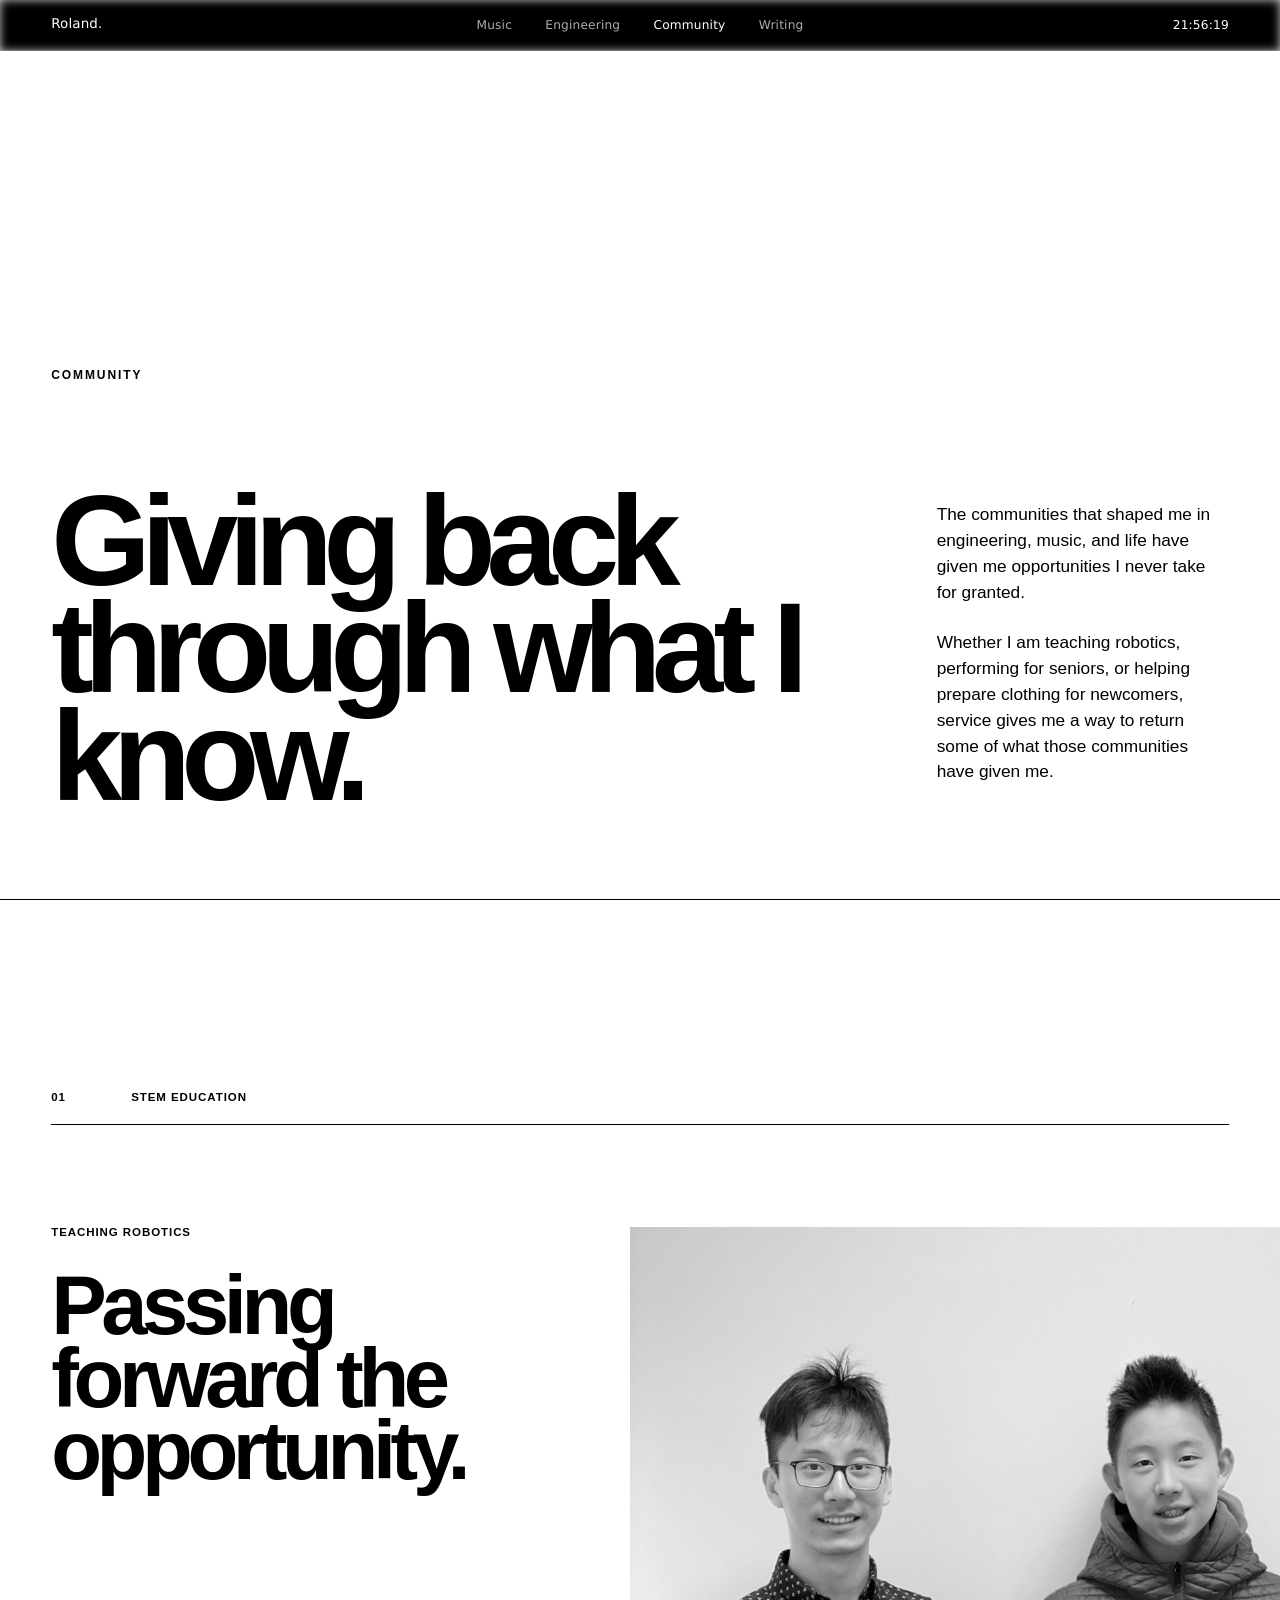
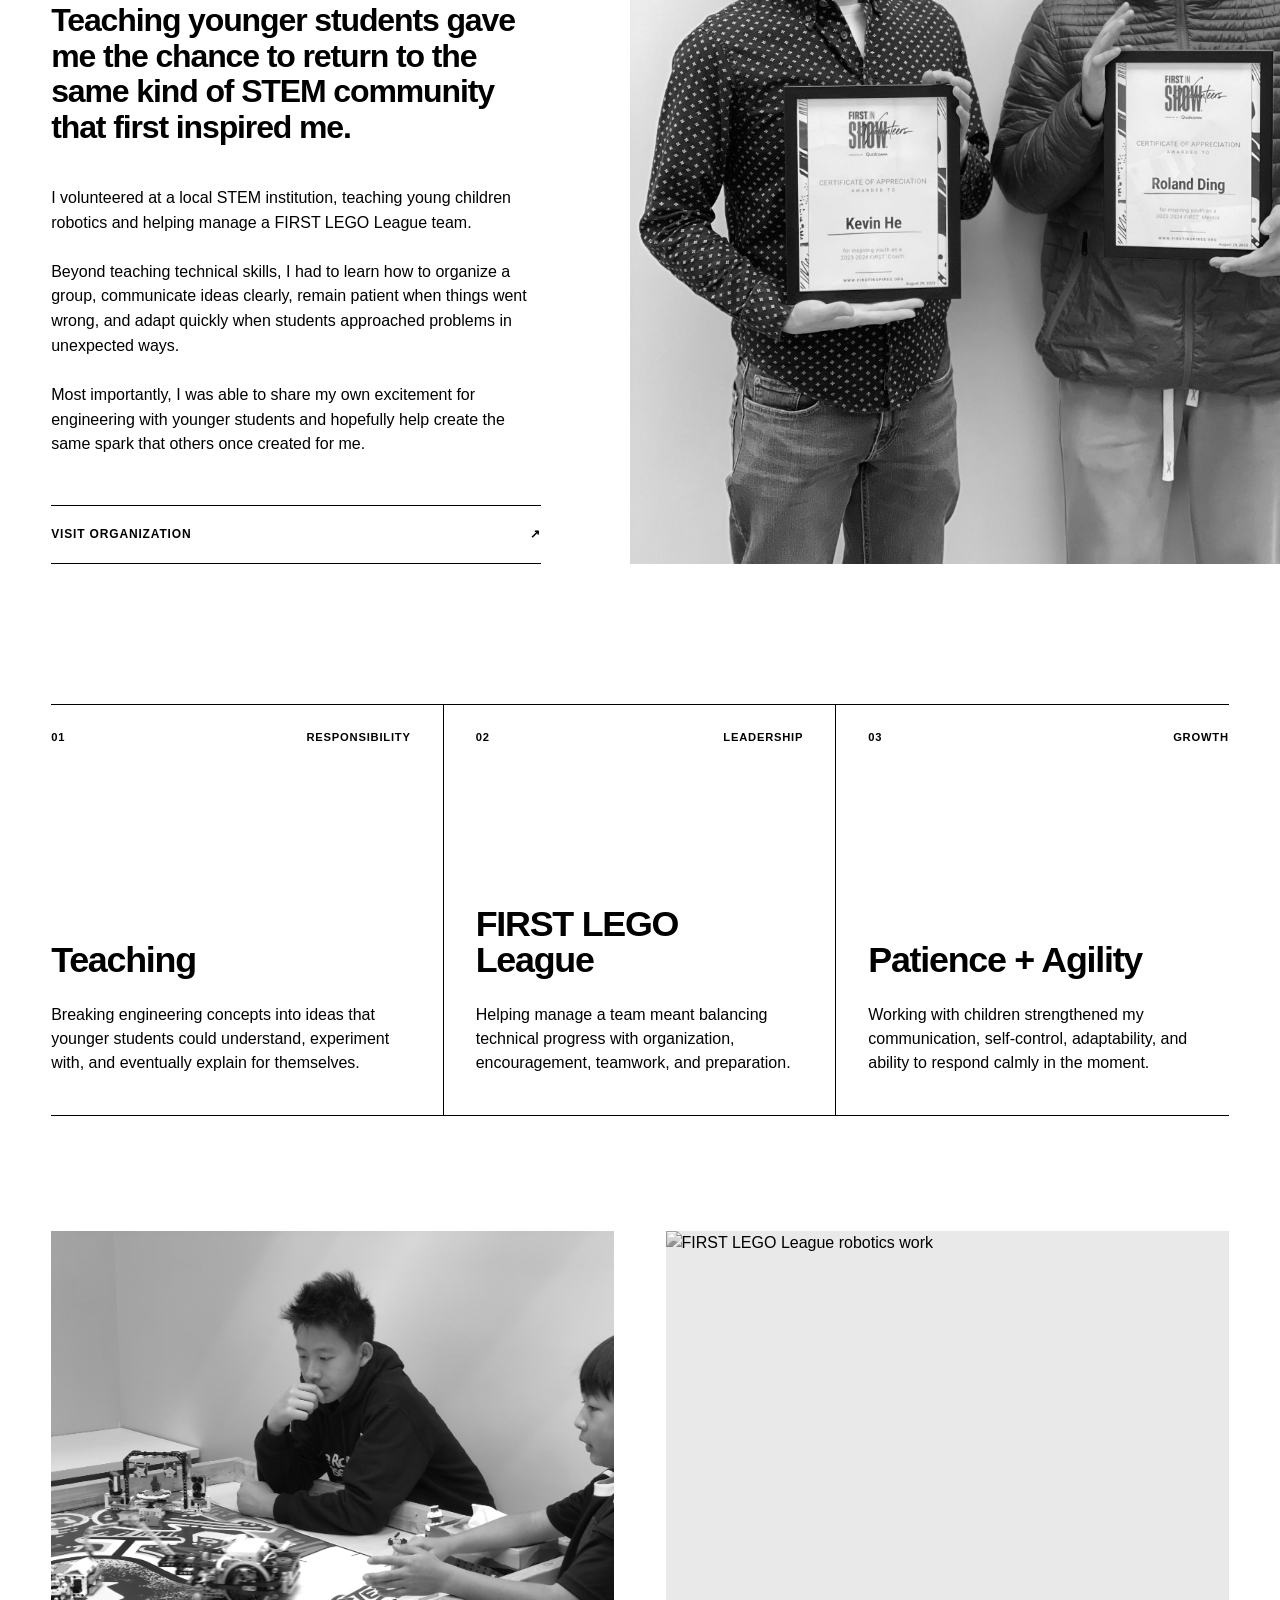
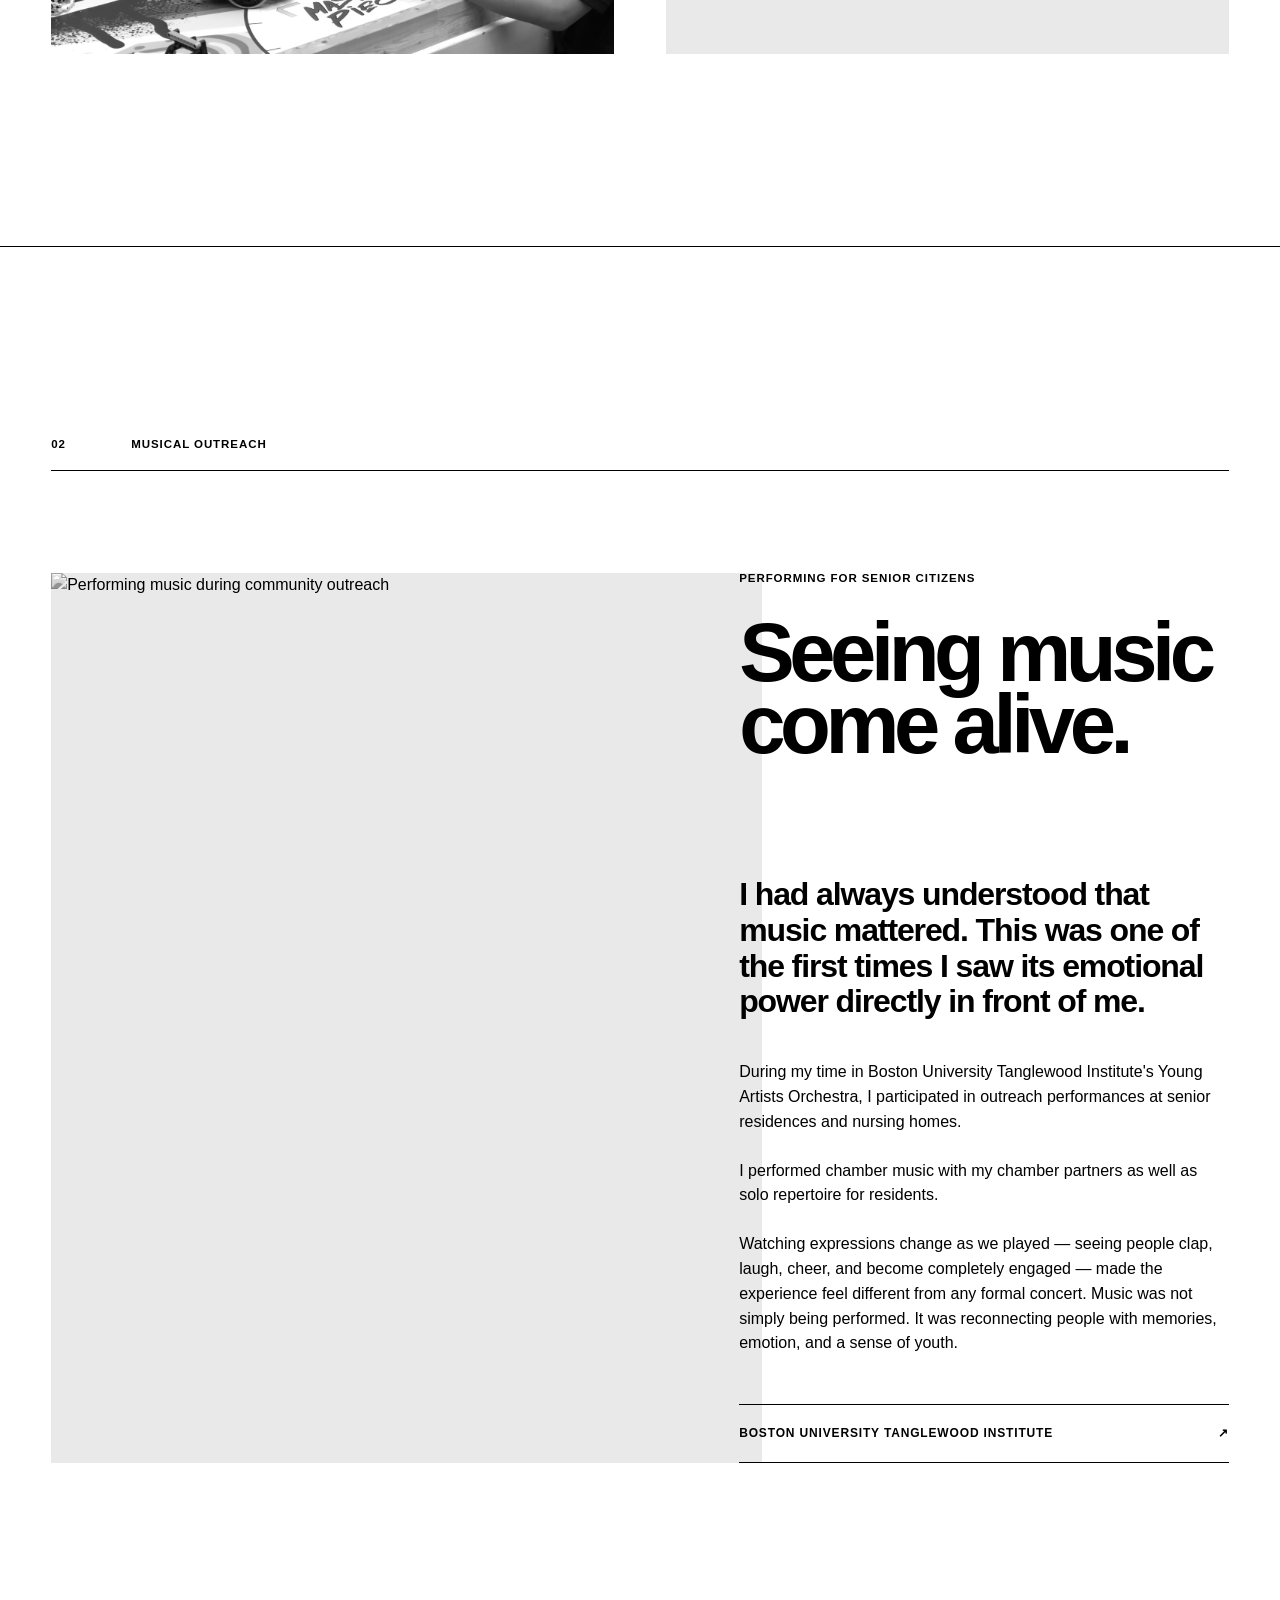
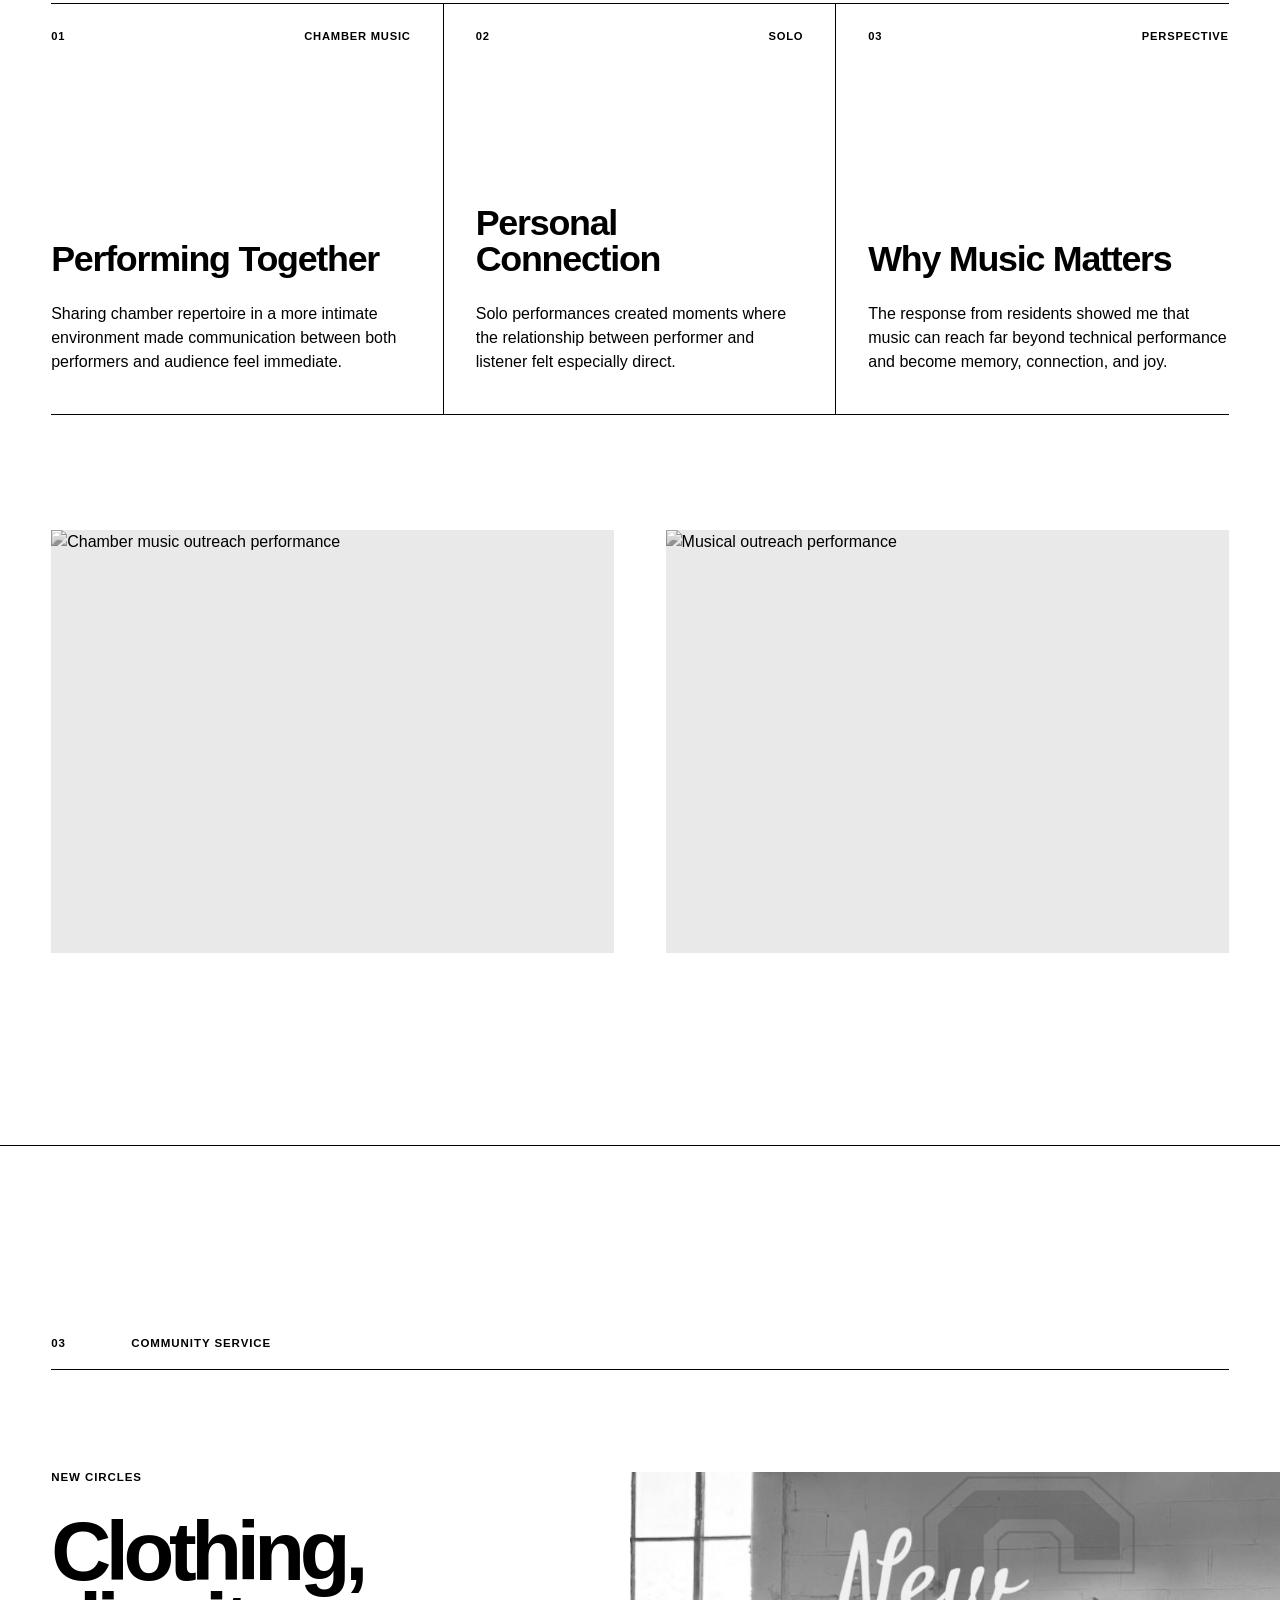
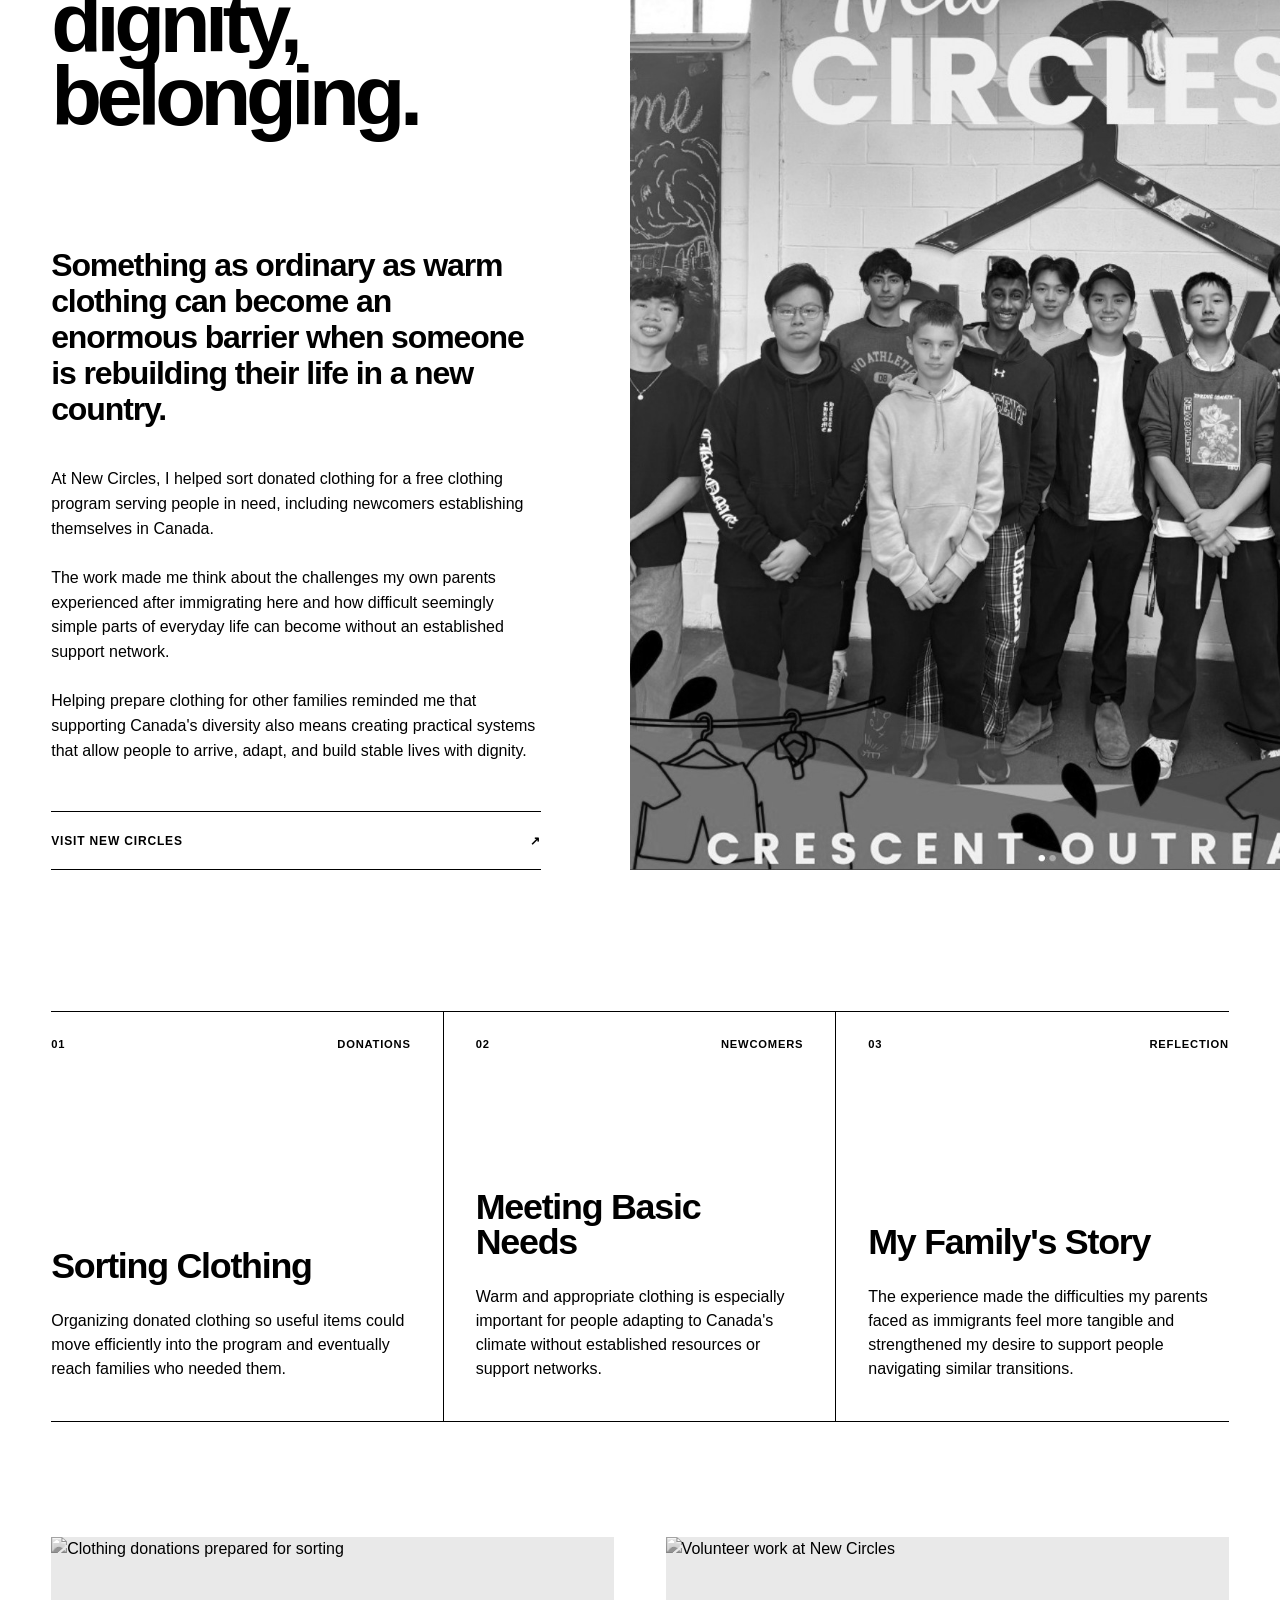
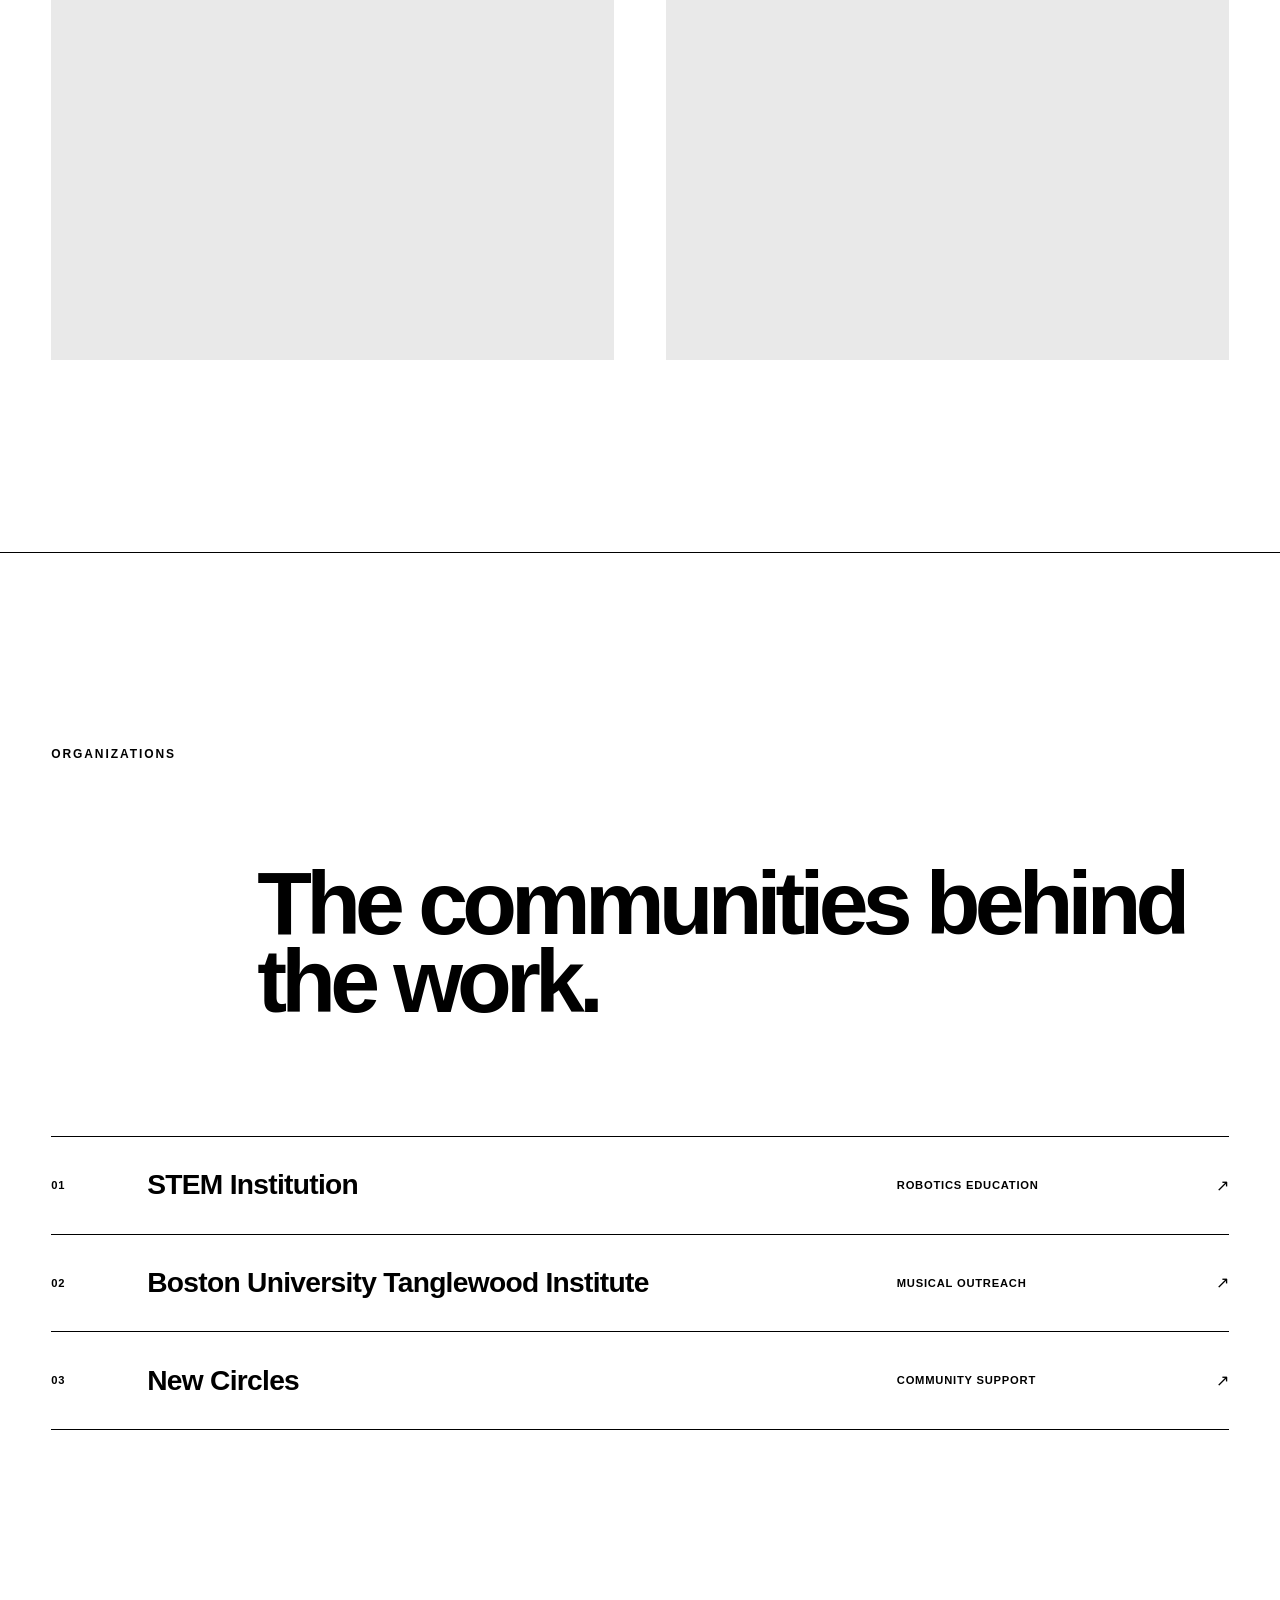
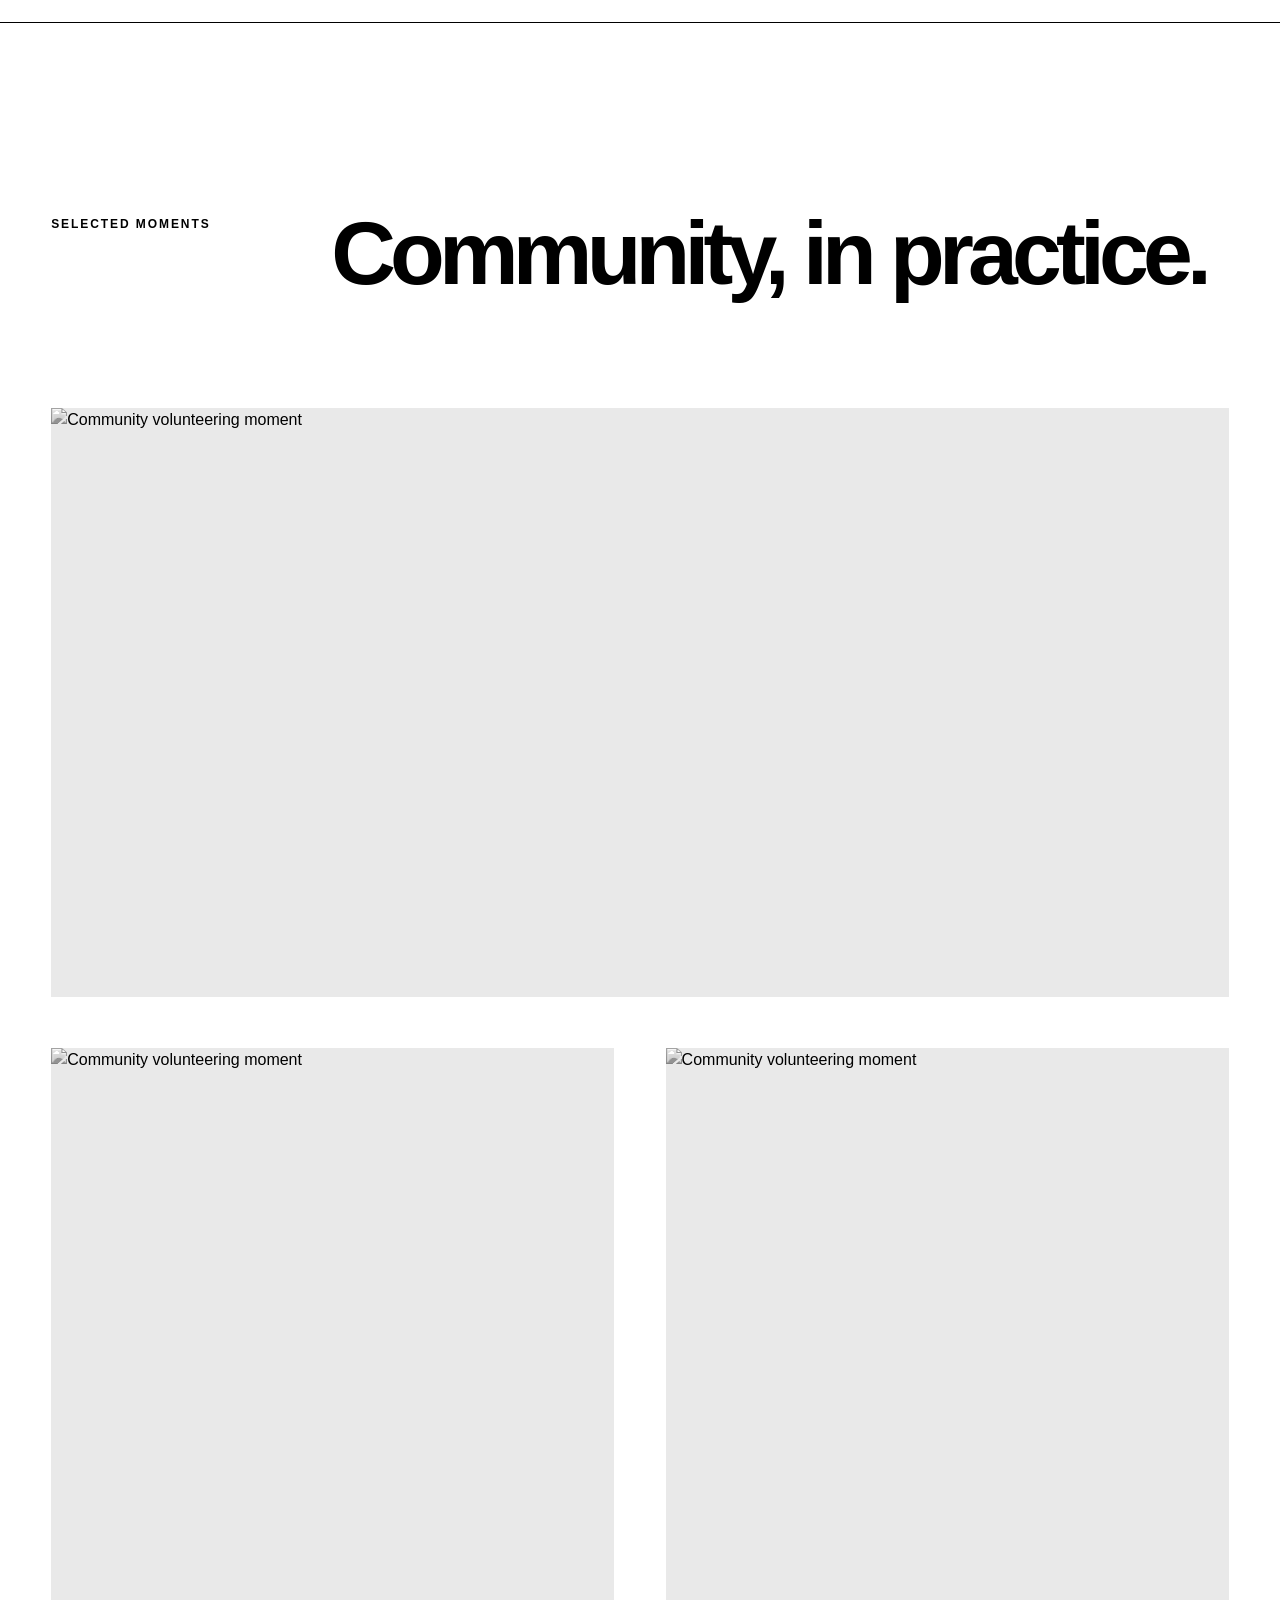
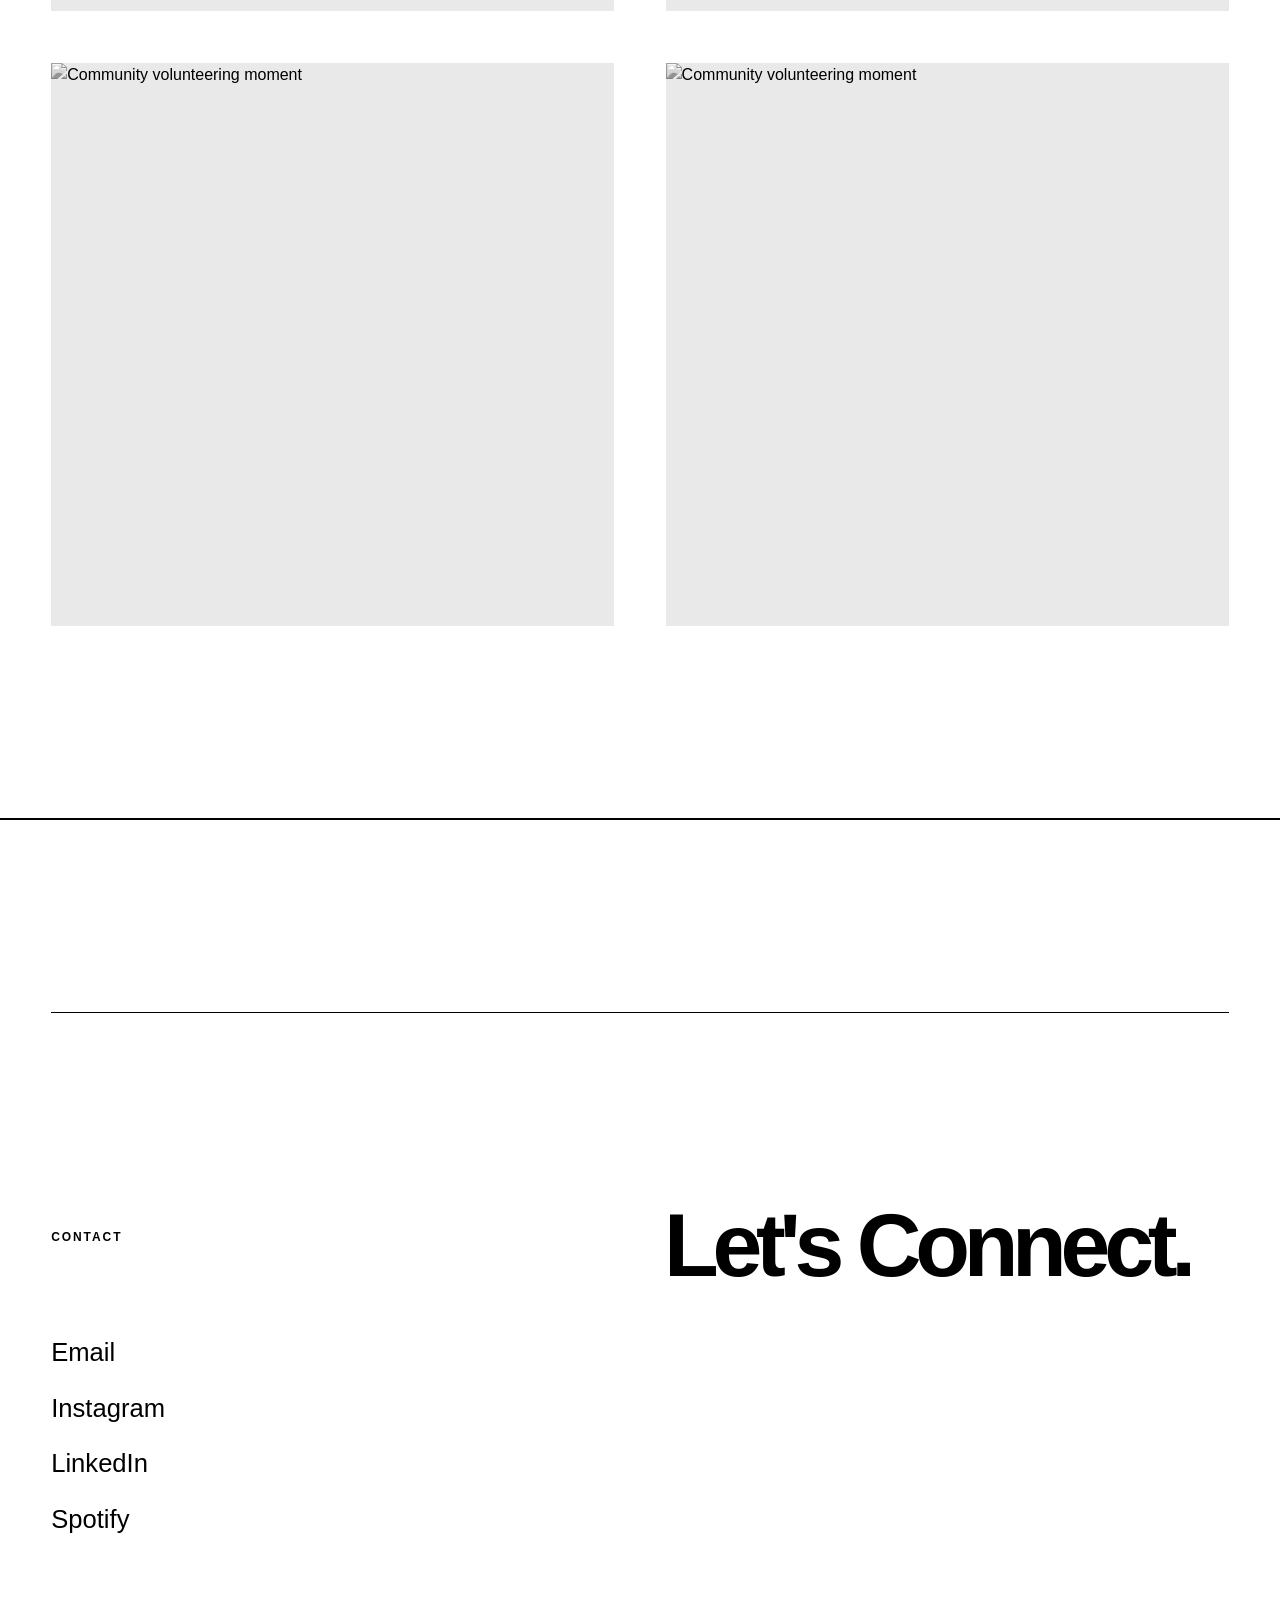
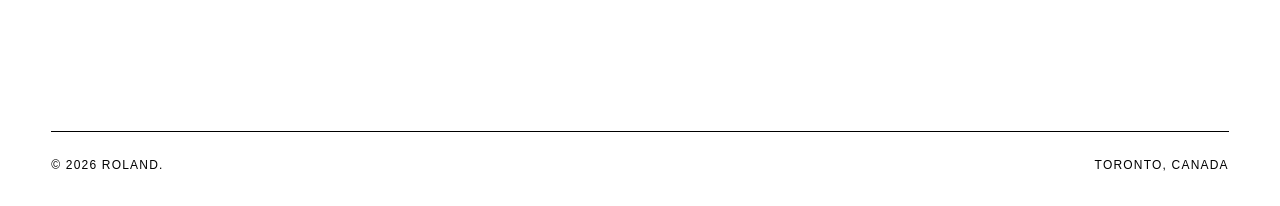
==== community.html @ 386cd8b3 "Created a Community Page and Fixed almost finished the robotics page. I just need some more pictures" ====
<!DOCTYPE html>
<html lang="en">

<head>
    <meta charset="UTF-8">

    <meta
        name="viewport"
        content="width=device-width, initial-scale=1.0"
    >

    <meta
        name="description"
        content="Community work by Roland — STEM education, musical outreach, and service."
    >

    <title>Community — Roland.</title>

    <link
        rel="stylesheet"
        href="styles.css"
    >
</head>


<body class="community-page">


    <!-- =====================================================
         GLOBAL HEADER
    ====================================================== -->

    <header class="site-header">

        <a
            href="index.html"
            class="site-header__name"
            aria-label="Roland — Home"
        >
            Roland.
        </a>


        <nav
            class="site-header__nav"
            aria-label="Primary navigation"
        >

            <a href="music.html">
                Music
            </a>

            <a href="engineering.html">
                Engineering
            </a>

            <a
                href="community.html"
                aria-current="page"
            >
                Community
            </a>

            <a href="writing.html">
                Writing
            </a>

        </nav>


        <div
            id="toronto-clock"
            class="site-header__clock"
            aria-label="Current time in Toronto"
        >
            Toronto
        </div>

    </header>



    <main class="community-main">


        <!-- =================================================
             HERO
        ================================================== -->

        <section
            class="community-hero section-reveal"
            aria-labelledby="community-title"
        >

            <div class="content-container">

                <p class="section-label">
                    Community
                </p>


                <div class="community-hero-grid">

                    <h1 id="community-title">
                        Giving back
                        through what
                        I know.
                    </h1>


                    <div class="community-hero-copy">

                        <p>
                            The communities that shaped me in
                            engineering, music, and life have given
                            me opportunities I never take for granted.
                        </p>

                        <p>
                            Whether I am teaching robotics, performing
                            for seniors, or helping prepare clothing
                            for newcomers, service gives me a way to
                            return some of what those communities
                            have given me.
                        </p>

                    </div>

                </div>

            </div>

        </section>



        <!-- =================================================
             01 — TEACHING ROBOTICS
        ================================================== -->

        <section
            class="community-experience section-reveal"
            aria-labelledby="robotics-community-title"
        >

            <div class="content-container">


                <div class="community-section-header">

                    <span>01</span>

                    <span>
                        STEM Education
                    </span>

                </div>



                <div class="community-feature-grid">


                    <!-- TEXT -->

                    <div class="community-feature-copy">

                        <div>

                            <p class="community-kicker">
                                Teaching Robotics
                            </p>


                            <h2 id="robotics-community-title">
                                Passing forward
                                the opportunity.
                            </h2>

                        </div>


                        <div class="community-feature-body">

                            <p class="community-lead">
                                Teaching younger students gave me
                                the chance to return to the same kind
                                of STEM community that first inspired me.
                            </p>


                            <p>
                                I volunteered at a local STEM institution,
                                teaching young children robotics and helping
                                manage a FIRST LEGO League team.
                            </p>


                            <p>
                                Beyond teaching technical skills, I had to
                                learn how to organize a group, communicate
                                ideas clearly, remain patient when things
                                went wrong, and adapt quickly when students
                                approached problems in unexpected ways.
                            </p>


                            <p>
                                Most importantly, I was able to share my own
                                excitement for engineering with younger
                                students and hopefully help create the same
                                spark that others once created for me.
                            </p>


                            <a
                                href="https://vertexstem.ca"
                                target="_blank"
                                rel="noopener noreferrer"
                                class="community-organization-link"
                            >

                                <span>
                                    Visit Organization
                                </span>

                                <span aria-hidden="true">
                                    ↗
                                </span>

                            </a>

                        </div>

                    </div>



                    <!-- IMAGE -->

                    <figure class="community-feature-media">

                        <img
                            src="images/community-robotics-main.jpg"
                            alt="Teaching robotics to younger students"
                            loading="lazy"
                        >

                    </figure>

                </div>



                <!-- SMALLER DETAIL SECTIONS -->

                <div class="community-detail-grid">


                    <article class="community-detail-card">

                        <div class="community-detail-card-meta">

                            <span>
                                01
                            </span>

                            <span>
                                Responsibility
                            </span>

                        </div>


                        <div>

                            <h3>
                                Teaching
                            </h3>

                            <p>
                                Breaking engineering concepts into ideas
                                that younger students could understand,
                                experiment with, and eventually explain
                                for themselves.
                            </p>

                        </div>

                    </article>



                    <article class="community-detail-card">

                        <div class="community-detail-card-meta">

                            <span>
                                02
                            </span>

                            <span>
                                Leadership
                            </span>

                        </div>


                        <div>

                            <h3>
                                FIRST LEGO League
                            </h3>

                            <p>
                                Helping manage a team meant balancing
                                technical progress with organization,
                                encouragement, teamwork, and preparation.
                            </p>

                        </div>

                    </article>



                    <article class="community-detail-card">

                        <div class="community-detail-card-meta">

                            <span>
                                03
                            </span>

                            <span>
                                Growth
                            </span>

                        </div>


                        <div>

                            <h3>
                                Patience + Agility
                            </h3>

                            <p>
                                Working with children strengthened my
                                communication, self-control, adaptability,
                                and ability to respond calmly in the moment.
                            </p>

                        </div>

                    </article>

                </div>



                <div class="community-supporting-images">

                    <figure class="community-supporting-media">

                        <img
                            src="images/community-robotics-01.jpg"
                            alt="Robotics education activity"
                            loading="lazy"
                        >

                    </figure>


                    <figure class="community-supporting-media">

                        <img
                            src="images/community-robotics-02.jpg"
                            alt="FIRST LEGO League robotics work"
                            loading="lazy"
                        >

                    </figure>

                </div>

            </div>

        </section>



        <!-- =================================================
             02 — PERFORMING FOR SENIOR CITIZENS
        ================================================== -->

        <section
            class="community-experience section-reveal"
            aria-labelledby="senior-performance-title"
        >

            <div class="content-container">


                <div class="community-section-header">

                    <span>02</span>

                    <span>
                        Musical Outreach
                    </span>

                </div>



                <div
                    class="
                        community-feature-grid
                        community-feature-grid--reverse
                    "
                >


                    <!-- IMAGE -->

                    <figure class="community-feature-media">

                        <img
                            src="images/community-seniors-main.jpg"
                            alt="Performing music during community outreach"
                            loading="lazy"
                        >

                    </figure>



                    <!-- TEXT -->

                    <div class="community-feature-copy">

                        <div>

                            <p class="community-kicker">
                                Performing for Senior Citizens
                            </p>


                            <h2 id="senior-performance-title">
                                Seeing music
                                come alive.
                            </h2>

                        </div>


                        <div class="community-feature-body">

                            <p class="community-lead">
                                I had always understood that music mattered.
                                This was one of the first times I saw its
                                emotional power directly in front of me.
                            </p>


                            <p>
                                During my time in Boston University
                                Tanglewood Institute's Young Artists
                                Orchestra, I participated in outreach
                                performances at senior residences and
                                nursing homes.
                            </p>


                            <p>
                                I performed chamber music with my chamber
                                partners as well as solo repertoire for
                                residents.
                            </p>


                            <p>
                                Watching expressions change as we played —
                                seeing people clap, laugh, cheer, and become
                                completely engaged — made the experience
                                feel different from any formal concert.
                                Music was not simply being performed.
                                It was reconnecting people with memories,
                                emotion, and a sense of youth.
                            </p>


                            <a
                                href="https://www.bu.edu/cfa/tanglewood/"
                                target="_blank"
                                rel="noopener noreferrer"
                                class="community-organization-link"
                            >

                                <span>
                                    Boston University Tanglewood Institute
                                </span>

                                <span aria-hidden="true">
                                    ↗
                                </span>

                            </a>

                        </div>

                    </div>

                </div>



                <!-- SMALLER DETAIL SECTIONS -->

                <div class="community-detail-grid">


                    <article class="community-detail-card">

                        <div class="community-detail-card-meta">

                            <span>
                                01
                            </span>

                            <span>
                                Chamber Music
                            </span>

                        </div>


                        <div>

                            <h3>
                                Performing Together
                            </h3>

                            <p>
                                Sharing chamber repertoire in a more intimate
                                environment made communication between both
                                performers and audience feel immediate.
                            </p>

                        </div>

                    </article>



                    <article class="community-detail-card">

                        <div class="community-detail-card-meta">

                            <span>
                                02
                            </span>

                            <span>
                                Solo
                            </span>

                        </div>


                        <div>

                            <h3>
                                Personal Connection
                            </h3>

                            <p>
                                Solo performances created moments where
                                the relationship between performer and
                                listener felt especially direct.
                            </p>

                        </div>

                    </article>



                    <article class="community-detail-card">

                        <div class="community-detail-card-meta">

                            <span>
                                03
                            </span>

                            <span>
                                Perspective
                            </span>

                        </div>


                        <div>

                            <h3>
                                Why Music Matters
                            </h3>

                            <p>
                                The response from residents showed me that
                                music can reach far beyond technical
                                performance and become memory, connection,
                                and joy.
                            </p>

                        </div>

                    </article>

                </div>



                <div class="community-supporting-images">

                    <figure class="community-supporting-media">

                        <img
                            src="images/community-seniors-01.jpg"
                            alt="Chamber music outreach performance"
                            loading="lazy"
                        >

                    </figure>


                    <figure class="community-supporting-media">

                        <img
                            src="images/community-seniors-02.jpg"
                            alt="Musical outreach performance"
                            loading="lazy"
                        >

                    </figure>

                </div>

            </div>

        </section>



        <!-- =================================================
             03 — NEW CIRCLES
        ================================================== -->

        <section
            class="community-experience section-reveal"
            aria-labelledby="new-circles-title"
        >

            <div class="content-container">


                <div class="community-section-header">

                    <span>03</span>

                    <span>
                        Community Service
                    </span>

                </div>



                <div class="community-feature-grid">


                    <!-- TEXT -->

                    <div class="community-feature-copy">

                        <div>

                            <p class="community-kicker">
                                New Circles
                            </p>


                            <h2 id="new-circles-title">
                                Clothing,
                                dignity,
                                belonging.
                            </h2>

                        </div>


                        <div class="community-feature-body">

                            <p class="community-lead">
                                Something as ordinary as warm clothing
                                can become an enormous barrier when someone
                                is rebuilding their life in a new country.
                            </p>


                            <p>
                                At New Circles, I helped sort donated
                                clothing for a free clothing program
                                serving people in need, including newcomers
                                establishing themselves in Canada.
                            </p>


                            <p>
                                The work made me think about the challenges
                                my own parents experienced after immigrating
                                here and how difficult seemingly simple parts
                                of everyday life can become without an
                                established support network.
                            </p>


                            <p>
                                Helping prepare clothing for other families
                                reminded me that supporting Canada's diversity
                                also means creating practical systems that
                                allow people to arrive, adapt, and build
                                stable lives with dignity.
                            </p>


                            <a
                                href="https://newcircles.ca/"
                                target="_blank"
                                rel="noopener noreferrer"
                                class="community-organization-link"
                            >

                                <span>
                                    Visit New Circles
                                </span>

                                <span aria-hidden="true">
                                    ↗
                                </span>

                            </a>

                        </div>

                    </div>



                    <!-- IMAGE -->

                    <figure class="community-feature-media">

                        <img
                            src="images/community-newcircles-main.jpg"
                            alt="Volunteering with clothing donations at New Circles"
                            loading="lazy"
                        >

                    </figure>

                </div>



                <!-- SMALLER DETAIL SECTIONS -->

                <div class="community-detail-grid">


                    <article class="community-detail-card">

                        <div class="community-detail-card-meta">

                            <span>
                                01
                            </span>

                            <span>
                                Donations
                            </span>

                        </div>


                        <div>

                            <h3>
                                Sorting Clothing
                            </h3>

                            <p>
                                Organizing donated clothing so useful items
                                could move efficiently into the program
                                and eventually reach families who needed them.
                            </p>

                        </div>

                    </article>



                    <article class="community-detail-card">

                        <div class="community-detail-card-meta">

                            <span>
                                02
                            </span>

                            <span>
                                Newcomers
                            </span>

                        </div>


                        <div>

                            <h3>
                                Meeting Basic Needs
                            </h3>

                            <p>
                                Warm and appropriate clothing is especially
                                important for people adapting to Canada's
                                climate without established resources or
                                support networks.
                            </p>

                        </div>

                    </article>



                    <article class="community-detail-card">

                        <div class="community-detail-card-meta">

                            <span>
                                03
                            </span>

                            <span>
                                Reflection
                            </span>

                        </div>


                        <div>

                            <h3>
                                My Family's Story
                            </h3>

                            <p>
                                The experience made the difficulties my
                                parents faced as immigrants feel more
                                tangible and strengthened my desire to
                                support people navigating similar transitions.
                            </p>

                        </div>

                    </article>

                </div>



                <div class="community-supporting-images">

                    <figure class="community-supporting-media">

                        <img
                            src="images/community-newcircles-01.jpg"
                            alt="Clothing donations prepared for sorting"
                            loading="lazy"
                        >

                    </figure>


                    <figure class="community-supporting-media">

                        <img
                            src="images/community-newcircles-02.jpg"
                            alt="Volunteer work at New Circles"
                            loading="lazy"
                        >

                    </figure>

                </div>

            </div>

        </section>



        <!-- =================================================
             ORGANIZATIONS
        ================================================== -->

        <section
            class="community-organizations section-reveal"
            aria-labelledby="organizations-title"
        >

            <div class="content-container">


                <p class="section-label">
                    Organizations
                </p>


                <div class="community-organizations-heading">

                    <h2 id="organizations-title">
                        The communities
                        behind the work.
                    </h2>

                </div>



                <div class="community-organization-list">


                    <!-- Replace # when you give me the
                         STEM institution's actual website -->

                    <a
                        href="#"
                        class="community-organization-row"
                    >

                        <span class="community-organization-number">
                            01
                        </span>

                        <span class="community-organization-name">
                            STEM Institution
                        </span>

                        <span class="community-organization-type">
                            Robotics Education
                        </span>

                        <span aria-hidden="true">
                            ↗
                        </span>

                    </a>



                    <a
                        href="https://www.bu.edu/cfa/tanglewood/"
                        target="_blank"
                        rel="noopener noreferrer"
                        class="community-organization-row"
                    >

                        <span class="community-organization-number">
                            02
                        </span>

                        <span class="community-organization-name">
                            Boston University Tanglewood Institute
                        </span>

                        <span class="community-organization-type">
                            Musical Outreach
                        </span>

                        <span aria-hidden="true">
                            ↗
                        </span>

                    </a>



                    <a
                        href="https://newcircles.ca/"
                        target="_blank"
                        rel="noopener noreferrer"
                        class="community-organization-row"
                    >

                        <span class="community-organization-number">
                            03
                        </span>

                        <span class="community-organization-name">
                            New Circles
                        </span>

                        <span class="community-organization-type">
                            Community Support
                        </span>

                        <span aria-hidden="true">
                            ↗
                        </span>

                    </a>

                </div>

            </div>

        </section>



        <!-- =================================================
             PHOTO GALLERY
        ================================================== -->

        <section
            class="community-gallery section-reveal"
            aria-labelledby="community-gallery-title"
        >

            <div class="content-container">


                <div class="community-gallery-heading">

                    <p class="section-label">
                        Selected Moments
                    </p>


                    <h2 id="community-gallery-title">
                        Community,
                        in practice.
                    </h2>

                </div>



                <div class="community-gallery-grid">


                    <figure
                        class="
                            community-gallery-item
                            community-gallery-item--large
                        "
                    >

                        <img
                            src="images/community-gallery-01.jpg"
                            alt="Community volunteering moment"
                            loading="lazy"
                        >

                    </figure>



                    <figure class="community-gallery-item">

                        <img
                            src="images/community-gallery-02.jpg"
                            alt="Community volunteering moment"
                            loading="lazy"
                        >

                    </figure>



                    <figure class="community-gallery-item">

                        <img
                            src="images/community-gallery-03.jpg"
                            alt="Community volunteering moment"
                            loading="lazy"
                        >

                    </figure>



                    <figure class="community-gallery-item">

                        <img
                            src="images/community-gallery-04.jpg"
                            alt="Community volunteering moment"
                            loading="lazy"
                        >

                    </figure>



                    <figure class="community-gallery-item">

                        <img
                            src="images/community-gallery-05.jpg"
                            alt="Community volunteering moment"
                            loading="lazy"
                        >

                    </figure>

                </div>

            </div>

        </section>

    </main>



    <!-- =====================================================
         SAME SHARED FOOTER
    ====================================================== -->

    <footer class="site-footer">

        <div class="content-container">


            <div class="contact-section section-reveal">

                <p class="section-label">
                    Contact
                </p>


                <h2>
                    Let's Connect.
                </h2>


                <div class="contact-links">

                    <a
                        href="mailto:your@email.com"
                        class="contact-link"
                    >
                        Email
                    </a>


                    <a
                        href="#"
                        class="contact-link"
                    >
                        Instagram
                    </a>


                    <a
                        href="#"
                        class="contact-link"
                    >
                        LinkedIn
                    </a>


                    <a
                        href="#"
                        class="contact-link"
                    >
                        Spotify
                    </a>

                </div>

            </div>



            <div class="footer-bottom">

                <span>
                    © <span id="current-year"></span> Roland.
                </span>


                <span>
                    Toronto, Canada
                </span>

            </div>

        </div>

    </footer>


    <script src="script.js"></script>

</body>

</html>
---- styles.css ----
/* ================================================================
   GLOBAL CUSTOMIZATION VARIABLES
   ----------------------------------------------------------------
   Most of the site's visual behavior can be changed here without
   touching the rest of the stylesheet.
   ================================================================ */

:root {

    /* ------------------------------------------------------------
       COLORS
       ------------------------------------------------------------ */

    --color-background: #ffffff;
    --color-foreground: #000000;
    --color-muted: #6f6f6f;
    --color-border: #000000;
    --color-white: #ffffff;
    --color-black: #000000;


    /* ------------------------------------------------------------
       TYPOGRAPHY
       ------------------------------------------------------------ */

    --font-main:
        Inter,
        Helvetica Neue,
        Helvetica,
        Arial,
        sans-serif;

    --font-size-body: 1rem;
    --font-size-nav: 0.85rem;

    --font-size-hero:
        clamp(4rem, 12vw, 13rem);

    --font-size-section:
        clamp(2.5rem, 6vw, 7rem);


    /* ------------------------------------------------------------
       SPACING
       ------------------------------------------------------------ */

    --page-padding:
        clamp(1.25rem, 4vw, 4rem);

    --section-spacing:
        clamp(6rem, 15vw, 15rem);


    /* ------------------------------------------------------------
       BORDERS
       ------------------------------------------------------------ */

    --border-width: 1px;


    /* ------------------------------------------------------------
       ANIMATION SETTINGS
       ------------------------------------------------------------ */

    --transition-fast: 180ms ease;
    --transition-medium: 500ms cubic-bezier(0.22, 1, 0.36, 1);
    --transition-slow: 900ms cubic-bezier(0.22, 1, 0.36, 1);

    --reveal-distance: 30px;
    --hero-blur-max: 14px;


    /* ------------------------------------------------------------
       CATEGORY CARD
       ------------------------------------------------------------ */

    --card-height:
        clamp(28rem, 60vh, 48rem);
}


/* ================================================================
   RESET
   ================================================================ */

*,
*::before,
*::after {
    box-sizing: border-box;
}


html {
    scroll-behavior: smooth;
}


body {
    margin: 0;

    background: var(--color-background);
    color: var(--color-foreground);

    font-family: var(--font-main);
    font-size: var(--font-size-body);

    line-height: 1.5;

    overflow-x: hidden;
}


/* Remove default link styling */

a {
    color: inherit;
    text-decoration: none;
}


/* Images should never overflow their containers */

img {
    display: block;
    width: 100%;
}


/* ================================================================
   ACCESSIBILITY
   ================================================================ */

/*
    Screen-reader-only utility.
*/

.sr-only {
    position: absolute;
    width: 1px;
    height: 1px;
    padding: 0;
    margin: -1px;

    overflow: hidden;
    clip: rect(0, 0, 0, 0);

    white-space: nowrap;
    border: 0;
}


/* ================================================================
   SHARED CONTAINER
   ================================================================ */

.content-container {
    width: 100%;
    max-width: 1800px;

    margin: 0 auto;

    padding-left: var(--page-padding);
    padding-right: var(--page-padding);
}


/* ================================================================
   NAVIGATION
   ================================================================ */

/* ==========================================================
   GLOBAL SITE HEADER
   ==========================================================

   Used across:
   - Home
   - Music
   - Engineering
   - Community
   - Writing

   The header remains fixed above the site and uses
   white typography at all times.
========================================================== */

/* ==========================================================
   GLOBAL SITE HEADER
========================================================== */

/* ==========================================================
   GLOBAL SITE HEADER
   ==========================================================
   - Fixed at top
   - Dark translucent glass
   - CONTENT BEHIND HEADER IS INVERTED
   - Clean modern typography
========================================================== */

.site-header {
    position: fixed;

    top: 0;
    left: 0;

    z-index: 1000;

    width: 100%;

    display: grid;

    grid-template-columns:
        1fr
        auto
        1fr;

    align-items: center;

    padding:
        1.15rem
        var(--page-padding);


    /* ======================================================
       DARK TRANSPARENT INVERTING BACKDROP
    ====================================================== */

    /*
     * Slight dark tint.
     *
     * Keep this fairly transparent so you can clearly
     * see the page content moving underneath.
     */
    background:
        rgba(0, 0, 0, 0.22);


    /*
     * THIS IS THE EFFECT YOU WERE ASKING FOR.
     *
     * Everything underneath the navbar is inverted:
     *
     * black  -> white
     * white  -> black
     * images -> inverted
     * page text -> inverted
     *
     * Small blur gives it a glass-like finish.
     */
    backdrop-filter:
        invert(1)
        blur(5px);

    -webkit-backdrop-filter:
        invert(1)
        blur(5px);


    /*
     * Small lower edge so the header feels defined.
     */
    border-bottom:
        1px solid
        rgba(255, 255, 255, 0.13);


    /*
     * IMPORTANT:
     *
     * Do NOT put mix-blend-mode here.
     */
    mix-blend-mode:
        normal;


    pointer-events:
        none;
}



/* ==========================================================
   HEADER LINKS
========================================================== */

.site-header a {
    text-decoration:
        none;

    pointer-events:
        auto;
}



/* ==========================================================
   NEW HEADER FONT
========================================================== */

/*
 * Much cleaner than the previous Helvetica treatment.
 *
 * Uses the native modern UI font on each device:
 *
 * macOS   -> SF Pro
 * Windows -> Segoe UI
 * Android -> system UI
 */

.site-header,
.site-header__name,
.site-header__nav,
.site-header__nav a,
.site-header__clock {

    font-family:
        system-ui,
        -apple-system,
        BlinkMacSystemFont,
        "Segoe UI",
        sans-serif;

    font-style:
        normal;

    text-rendering:
        geometricPrecision;

    -webkit-font-smoothing:
        antialiased;
    color:azure;
}



/* ==========================================================
   ROLAND.
========================================================== */

.site-header__name {
    justify-self:
        start;

    color:
        #ffffff;

    font-size:
        0.84rem;

    font-weight:
        500;

    line-height:
        1;

    letter-spacing:
        0.01em;

    transition:
        opacity
        180ms
        ease;
}


.site-header__name:hover {
    opacity:
        0.55;
}



/* ==========================================================
   CENTER NAVIGATION
========================================================== */

.site-header__nav {
    display:
        flex;

    align-items:
        center;

    justify-content:
        center;

    gap:
        clamp(
            1.6rem,
            2.6vw,
            2.9rem
        );
}


.site-header__nav a {

    color:
        #ffffff;

    font-size:
        0.76rem;

    font-weight:
        450;

    line-height:
        1;

    letter-spacing:
        0.015em;

    opacity:
        0.68;

    transition:
        opacity
        180ms
        ease;
}


.site-header__nav a:hover {
    opacity:
        1;
}


/*
 * Current page.
 */
.site-header__nav a[aria-current="page"] {
    opacity:
        1;
}



/* ==========================================================
   TORONTO CLOCK
========================================================== */

.site-header__clock {
    justify-self:
        end;

    color:
        #ffffff;

    font-size:
        0.76rem;

    font-weight:
        450;

    line-height:
        1;

    letter-spacing:
        0.015em;

    white-space:
        nowrap;

    pointer-events:
        auto;
}



/* ==========================================================
   MOBILE
========================================================== */

@media (max-width: 800px) {

    .site-header {
        grid-template-columns:
            1fr
            auto;

        padding:
            1rem
            var(--page-padding);
    }


    .site-header__nav {
        display:
            none;
    }


    .site-header__clock {
        justify-self:
            end;
    }

}

/* NAME / HOME */

.nav-name {
    justify-self: start;

    font-size: var(--font-size-nav);
    font-weight: 700;

    letter-spacing: -0.02em;

    transition:
        opacity var(--transition-fast),
        transform var(--transition-fast);
}


.nav-name:hover {
    opacity: 0.5;
    transform: translateX(-2px);
}


/* CENTER NAVIGATION */

.main-nav {
    display: flex;

    align-items: center;
    justify-content: center;

    gap:
        clamp(1.25rem, 4vw, 4rem);
}


.main-nav a {
    position: relative;

    font-size: var(--font-size-nav);
    font-weight: 500;

    white-space: nowrap;

    transition:
        opacity var(--transition-fast);
}
html {
    scroll-behavior: smooth;
}


/*
    Underline animation.
*/

.main-nav a::after {
    content: "";

    position: absolute;

    left: 0;
    bottom: -5px;

    width: 100%;
    height: 1px;

    background: var(--color-foreground);

    transform:
        scaleX(0);

    transform-origin: right;

    transition:
        transform var(--transition-medium);
}


.main-nav a:hover::after,
.main-nav a:focus-visible::after {
    transform:
        scaleX(1);

    transform-origin: left;
}


/* CLOCK */

.nav-clock {
    justify-self: end;

    font-size: var(--font-size-nav);

    font-variant-numeric: tabular-nums;

    letter-spacing: 0.04em;
}


/* ================================================================
   HERO
   ================================================================ */

.hero {

    /*
        100vh gives us a large cinematic first screen.
    */

    height: 100vh;
    min-height: 700px;

    position: relative;

    display: flex;
    align-items: center;
    justify-content: center;

    overflow: hidden;

    /*
        This provides separation from the fixed navigation.
    */

    padding-top: 72px;

    cursor: crosshair;
}


/*
    The wrapper remains centered.
*/

.hero-name-wrapper {
    position: relative;

    z-index: 2;

    text-align: center;

    /*
        JavaScript modifies these custom properties as the user
        scrolls.

        Keeping the values in CSS variables makes the effect
        easier to customize.
    */

    --hero-opacity: 1;
    --hero-blur: 0px;
    --hero-scale: 1;

    opacity: var(--hero-opacity);

    filter:
        blur(var(--hero-blur));

    transform:
        scale(var(--hero-scale));

    transition:
        opacity 80ms linear,
        filter 80ms linear,
        transform 80ms linear;

    will-change:
        opacity,
        filter,
        transform;
}


/*
    Large central name.
*/

.hero-name {
    margin: 0;

    font-size: var(--font-size-hero);

    font-weight: 900;

    line-height: 0.85;

    letter-spacing: -0.075em;

    white-space: nowrap;

    user-select: none;
}


/* ================================================================
   CURSOR IMAGE POP LAYER
   ================================================================ */

.cursor-pop-layer {
    position: absolute;

    inset: 0;

    z-index: 3;

    pointer-events: none;

    overflow: hidden;
}


/*
    Every image dynamically created by JavaScript receives
    .cursor-pop.
*/

.cursor-pop {
    position: absolute;

    width:
        clamp(120px, 14vw, 220px);

    aspect-ratio: 3 / 4;

    object-fit: cover;

    /*
        Images are initially centered on the mouse coordinates.
    */

    transform:
        translate(-50%, -50%)
        scale(0.75)
        rotate(var(--random-rotation));

    opacity: 0;

    filter:
        grayscale(100%)
        blur(2px);

    animation:
        cursorImageInOut
        var(--cursor-image-duration)
        cubic-bezier(0.22, 1, 0.36, 1)
        forwards;

    box-shadow:
        0 15px 50px rgba(0, 0, 0, 0.12);

    will-change:
        transform,
        opacity,
        filter;
}


/*
    Cursor image animation.

    Customize timing in script.js.
*/

@keyframes cursorImageInOut {

    0% {
        opacity: 0;

        transform:
            translate(-50%, -50%)
            scale(0.7)
            rotate(var(--random-rotation));

        filter:
            grayscale(100%)
            blur(8px);
    }

    15% {
        opacity: 1;

        transform:
            translate(-50%, -50%)
            scale(1)
            rotate(var(--random-rotation));

        filter:
            grayscale(100%)
            blur(0px);
    }

    75% {
        opacity: 0.8;
    }

    100% {
        opacity: 0;

        transform:
            translate(-50%, -50%)
            scale(1.05)
            rotate(var(--random-rotation));

        filter:
            grayscale(100%)
            blur(6px);
    }
}


/* ================================================================
   SECTION LABEL
   ================================================================ */

.section-label {
    margin: 0 0 1rem;

    font-size: 0.75rem;

    font-weight: 600;

    text-transform: uppercase;

    letter-spacing: 0.16em;
}


/* ================================================================
   ABOUT
   ================================================================ */

.about {

    min-height: 100vh;

    display: flex;
    align-items: center;

    padding-top: var(--section-spacing);
    padding-bottom: var(--section-spacing);
}


.about h2 {
    margin:
        0
        0
        2rem;

    font-size: var(--font-size-section);

    font-weight: 800;

    line-height: 0.95;

    letter-spacing: -0.05em;
}


.about-text {
    max-width: 900px;

    margin: 0;

    font-size:
        clamp(1.3rem, 2.7vw, 2.5rem);

    line-height: 1.2;

    letter-spacing: -0.025em;
}


/* ================================================================
   GENERIC SCROLL REVEAL
   ================================================================ */

/*
    JavaScript adds .is-visible when the element enters
    the viewport.
*/

.section-reveal {

    opacity: 0;

    transform:
        translateY(var(--reveal-distance))
        scale(0.98);

    filter:
        blur(8px);

    transition:
        opacity var(--transition-slow),
        transform var(--transition-slow),
        filter var(--transition-slow);
}


.section-reveal.is-visible {

    opacity: 1;

    transform:
        translateY(0)
        scale(1);

    filter:
        blur(0);
}


/* ================================================================
   CATEGORY SECTION
   ================================================================ */

.categories {

    padding-top: var(--section-spacing);
    padding-bottom: var(--section-spacing);
}


.category-grid {

    display: grid;

    grid-template-columns:
        repeat(4, minmax(0, 1fr));

    gap: 1px;

    background: var(--color-foreground);

    border:
        var(--border-width)
        solid
        var(--color-foreground);
}


/*
    CATEGORY CARDS
*/

.category-card {

    position: relative;

    min-height: var(--card-height);

    padding: 1.5rem;

    display: flex;

    flex-direction: column;

    justify-content: space-between;

    overflow: hidden;

    background: var(--color-background);

    transition:
        color var(--transition-medium),
        background var(--transition-medium);
}


/*
    Animated black fill.

    We use a pseudo-element instead of JavaScript for this.
*/

.category-card::before {

    content: "";

    position: absolute;

    inset: 0;

    background: var(--color-black);

    transform:
        translateY(101%);

    transition:
        transform var(--transition-medium);

    z-index: 0;
}


.category-card:hover::before,
.category-card:focus-visible::before {

    transform:
        translateY(0);
}


/*
    Card text sits above the animated background.
*/

.category-card > * {
    position: relative;
    z-index: 1;
}


.category-number {

    font-size: 0.75rem;

    font-weight: 500;
}


.category-title {

    font-size:
        clamp(2rem, 3.8vw, 4.5rem);

    line-height: 0.9;

    letter-spacing: -0.06em;

    font-weight: 800;
}


.category-arrow {

    align-self: flex-end;

    font-size: 2rem;

    transition:
        transform var(--transition-medium);
}


.category-card:hover .category-arrow,
.category-card:focus-visible .category-arrow {

    transform:
        translateX(8px);
}


/*
    Because the card background becomes black,
    invert the text.
*/

.category-card:hover,
.category-card:focus-visible {

    color: var(--color-white);
}


/* ================================================================
   FOOTER
   ================================================================ */

.site-footer {

    padding-top: var(--section-spacing);

    padding-bottom: 2rem;

    border-top:
        var(--border-width)
        solid
        var(--color-border);
}


/* ================================================================
   GALLERY
   ================================================================ */

.footer-gallery {

    padding-bottom: var(--section-spacing);
}


.footer-heading-row {

    display: flex;

    align-items: flex-end;
    justify-content: space-between;

    gap: 2rem;

    margin-bottom: 3rem;
}


.footer-heading-row h2 {

    margin: 0;

    font-size:
        clamp(2.5rem, 6vw, 7rem);

    line-height: 0.9;

    letter-spacing: -0.06em;

    font-weight: 800;
}


/*
    Responsive gallery grid.
*/

.gallery-grid {

    display: grid;

    grid-template-columns:
        repeat(3, minmax(0, 1fr));

    gap: 1px;

    background: var(--color-foreground);
}


.gallery-item {

    margin: 0;

    aspect-ratio: 1 / 1;

    overflow: hidden;

    background: #eeeeee;
}


.gallery-item img {

    height: 100%;

    object-fit: cover;

    filter:
        grayscale(100%);

    transition:
        transform var(--transition-slow),
        filter var(--transition-medium);
}


.gallery-item:hover img {

    transform:
        scale(1.04);

    filter:
        grayscale(0%);
}


/* ================================================================
   CONTACT
   ================================================================ */

.contact-section {

    min-height: 65vh;

    display: grid;

    grid-template-columns:
        1fr
        1fr;

    align-items: center;

    gap: 3rem;

    border-top:
        var(--border-width)
        solid
        var(--color-border);

    padding-top:
        var(--section-spacing);

    padding-bottom:
        var(--section-spacing);
}


.contact-section h2 {

    margin: 0;

    font-size:
        clamp(3rem, 7vw, 8rem);

    line-height: 0.9;

    letter-spacing: -0.07em;

    font-weight: 800;
}


.contact-links {

    display: flex;

    flex-direction: column;

    align-items: flex-start;

    gap: 1rem;
}


.contact-link {

    font-size:
        clamp(1.25rem, 2vw, 2rem);

    border-bottom:
        1px solid
        transparent;

    transition:
        border-color var(--transition-fast),
        transform var(--transition-fast);
}


.contact-link:hover {

    border-color:
        var(--color-foreground);

    transform:
        translateX(6px);
}


/* ================================================================
   FOOTER BOTTOM
   ================================================================ */

.footer-bottom {

    display: flex;

    justify-content: space-between;

    align-items: center;

    gap: 1rem;

    padding-top: 1.5rem;

    border-top:
        var(--border-width)
        solid
        var(--color-border);

    font-size:
        0.75rem;

    text-transform: uppercase;

    letter-spacing: 0.1em;
}


/* ================================================================
   FOCUS STATES
   ================================================================ */

a:focus-visible {

    outline:
        2px solid
        var(--color-black);

    outline-offset:
        5px;
}


/* ================================================================
   TABLET
   ================================================================ */

@media (max-width: 900px) {

    .site-header {

        grid-template-columns:
            1fr
            auto;
    }


    /*
        Navigation becomes slightly smaller and moves to the
        second row conceptually by allowing wrapping.
    */

    .main-nav {

        position: absolute;

        left: 50%;

        transform:
            translateX(-50%);

        top: 72px;

        width: 100%;

        justify-content: center;

        padding:
            0.75rem
            var(--page-padding);

        background:
            rgba(255, 255, 255, 0.96);

        border-bottom:
            1px solid
            var(--color-border);

        gap:
            clamp(0.9rem, 4vw, 2rem);
    }


    .hero {

        padding-top: 110px;
    }


    .category-grid {

        grid-template-columns:
            repeat(2, minmax(0, 1fr));
    }


    .category-card {

        min-height:
            50vh;
    }


    .contact-section {

        grid-template-columns:
            1fr;
    }
}


/* ================================================================
   MOBILE
   ================================================================ */

@media (max-width: 600px) {

    :root {

        --page-padding: 1rem;

        --card-height:
            60vh;
    }


    .site-header {

        height: 60px;
    }


    .main-nav {

        top: 60px;

        overflow-x: auto;

        justify-content: flex-start;

        padding-top: 0.75rem;
        padding-bottom: 0.75rem;
    }


    .nav-clock {

        font-size: 0.7rem;
    }


    .hero {

        min-height: 100svh;

        padding-top: 100px;
    }


    .hero-name {

        /*
            Allow the name to shrink enough to fit phones.
        */

        font-size:
            clamp(3.1rem, 17vw, 7rem);

        white-space: normal;
    }


    .category-grid {

        grid-template-columns:
            1fr;
    }


    .category-card {

        min-height:
            55vh;
    }


    .gallery-grid {

        grid-template-columns:
            repeat(2, minmax(0, 1fr));
    }


    .footer-heading-row {

        flex-direction: column;

        align-items: flex-start;
    }


    .footer-bottom {

        flex-direction: column;

        align-items: flex-start;
    }
}


/* ================================================================
   REDUCED MOTION
   ================================================================ */

/*
    Respects the user's OS accessibility preference.
*/

@media (prefers-reduced-motion: reduce) {

    html {
        scroll-behavior: auto;
    }


    *,
    *::before,
    *::after {

        animation-duration:
            0.01ms !important;

        animation-iteration-count:
            1 !important;

        transition-duration:
            0.01ms !important;
    }


    .cursor-pop-layer {
        display: none;
    }
}

/* ================================================================
   MUSIC PAGE
   ----------------------------------------------------------------
   Additional styles for the image-heavy Music subpage.
   All existing homepage styles remain untouched.
   ================================================================ */


/* ================================================================
   MUSIC HERO
   ================================================================ */

.music-hero {
    min-height: 100vh;

    display: flex;
    align-items: flex-end;

    padding-top: 72px;
    padding-bottom: clamp(4rem, 10vw, 9rem);
}


.music-hero-inner {
    width: 100%;
}


.music-hero h1 {
    margin: 0;

    font-size:
        clamp(5rem, 19vw, 18rem);

    font-weight: 900;

    line-height: 0.78;

    letter-spacing: -0.085em;
}


/* ================================================================
   SHARED MUSIC SECTION
   ================================================================ */

.music-section {
    padding-top: var(--section-spacing);
    padding-bottom: var(--section-spacing);
}


/* ================================================================
   ALTERNATING SPLIT LAYOUT
   ================================================================ */

.music-split {
    display: grid;

    grid-template-columns:
        minmax(0, 0.85fr)
        minmax(0, 1.15fr);

    align-items: center;

    gap:
        clamp(3rem, 8vw, 10rem);
}


.music-split--right {
    grid-template-columns:
        minmax(0, 1.15fr)
        minmax(0, 0.85fr);
}


.music-split--right .music-image-grid {
    order: 1;
}


.music-split--right .music-copy {
    order: 2;
}


/* ================================================================
   MUSIC COPY
   ================================================================ */

.music-copy {
    max-width: 650px;
}


.music-copy h2 {
    margin:
        0
        0
        2rem;

    font-size:
        clamp(3rem, 6vw, 7rem);

    font-weight: 800;

    line-height: 0.9;

    letter-spacing: -0.065em;
}


.music-copy > p:not(.section-label) {
    margin:
        0
        0
        1.5rem;

    max-width: 580px;

    font-size:
        clamp(1.05rem, 1.5vw, 1.35rem);

    line-height: 1.45;
}


/* ================================================================
   LARGE FEATURE IMAGE
   ================================================================ */

.music-feature-image {
    position: relative;

    margin: 0;

    width: 100%;

    aspect-ratio: 4 / 5;

    overflow: hidden;

    background: #eeeeee;
}


.music-feature-image img {
    width: 100%;
    height: 100%;

    object-fit: cover;

    filter: grayscale(100%);

    transition:
        transform var(--transition-slow),
        filter var(--transition-medium);
}


.music-feature-image:hover img {
    transform: scale(1.035);
    filter: grayscale(0%);
}


/* ================================================================
   TWO-IMAGE PERFORMANCE GRID
   ================================================================ */

.music-image-grid--two {
    display: grid;

    grid-template-columns:
        1fr
        1fr;

    gap: 1px;

    background: var(--color-foreground);
}


.music-grid-image {
    position: relative;

    margin: 0;

    min-width: 0;

    aspect-ratio: 3 / 4;

    overflow: hidden;

    background: #eeeeee;
}


.music-grid-image img {
    width: 100%;
    height: 100%;

    object-fit: cover;

    filter: grayscale(100%);

    transition:
        transform var(--transition-slow),
        filter var(--transition-medium);
}


.music-grid-image:hover img {
    transform: scale(1.04);
    filter: grayscale(0%);
}


/* ================================================================
   PERFORMANCE DETAIL LIST
   ================================================================ */

.music-detail-list {
    margin-top: 3rem;

    border-top:
        1px solid
        var(--color-border);
}


.music-detail-list > div {
    display: grid;

    grid-template-columns:
        50px
        1fr;

    gap: 1rem;

    padding:
        1rem
        0;

    border-bottom:
        1px solid
        var(--color-border);
}


.music-detail-list span {
    font-size: 0.75rem;
    font-weight: 600;
}


.music-detail-list p {
    margin: 0;

    font-size: 1rem;
}


/* ================================================================
   SECTION HEADING
   ================================================================ */

.music-section-heading {
    margin-bottom:
        clamp(3rem, 7vw, 6rem);
}


.music-section-heading h2 {
    max-width: 950px;

    margin: 0;

    font-size:
        clamp(3.5rem, 9vw, 10rem);

    font-weight: 800;

    line-height: 0.86;

    letter-spacing: -0.075em;
}


.music-intro-copy {
    max-width: 700px;

    margin:
        2rem
        0
        0;

    font-size:
        clamp(1.1rem, 1.8vw, 1.5rem);

    line-height: 1.4;
}


/* ================================================================
   PERFORMANCE MOSAIC
   ================================================================ */

.music-mosaic {
    display: grid;

    grid-template-columns:
        repeat(12, minmax(0, 1fr));

    grid-template-rows:
        repeat(2, minmax(250px, 34vw));

    gap: 1px;

    background: var(--color-foreground);
}


.music-mosaic-item {
    margin: 0;

    overflow: hidden;

    background: #eeeeee;
}


.music-mosaic-item--large {
    grid-column:
        1 / span 7;

    grid-row:
        1 / span 2;
}


.music-mosaic-item--small {
    grid-column:
        8 / span 5;
}


.music-mosaic-item--wide {
    grid-column:
        8 / span 5;
}


.music-mosaic-item img {
    width: 100%;
    height: 100%;

    object-fit: cover;

    filter: grayscale(100%);

    transition:
        transform var(--transition-slow),
        filter var(--transition-medium);
}


.music-mosaic-item:hover img {
    transform: scale(1.04);
    filter: grayscale(0%);
}


/* ================================================================
   CLUB GALLERY
   ================================================================ */

.music-club-grid {
    display: grid;

    grid-template-columns:
        repeat(3, minmax(0, 1fr));

    gap: 1px;

    background: var(--color-foreground);
}


.music-club-image {
    margin: 0;

    aspect-ratio: 1 / 1;

    overflow: hidden;

    background: #eeeeee;
}


.music-club-image:nth-child(1) {
    grid-column:
        span 2;

    aspect-ratio: 2 / 1;
}


.music-club-image:nth-child(4) {
    grid-column:
        span 2;

    aspect-ratio: 2 / 1;
}


.music-club-image img {
    width: 100%;
    height: 100%;

    object-fit: cover;

    filter: grayscale(100%);

    transition:
        transform var(--transition-slow),
        filter var(--transition-medium);
}


.music-club-image:hover img {
    transform: scale(1.04);
    filter: grayscale(0%);
}


/* ================================================================
   ALBUM / DISCOGRAPHY LAYOUT
   ================================================================ */

.music-album-layout {
    display: grid;

    grid-template-columns:
        minmax(0, 0.9fr)
        minmax(0, 1.1fr);

    gap:
        clamp(3rem, 8vw, 9rem);

    align-items: start;
}


/* ================================================================
   ALBUM IMAGE AREA
   ================================================================ */

.music-album-gallery {
    display: grid;

    grid-template-columns:
        repeat(2, minmax(0, 1fr));

    gap: 1px;

    background: var(--color-foreground);
}


.music-album-art {
    grid-column:
        1 / -1;

    margin: 0;

    aspect-ratio: 1 / 1;

    overflow: hidden;

    background: #eeeeee;
}


.music-studio-image {
    margin: 0;

    aspect-ratio: 1 / 1;

    overflow: hidden;

    background: #eeeeee;
}


.music-album-art img,
.music-studio-image img {
    width: 100%;
    height: 100%;

    object-fit: cover;

    filter: grayscale(100%);

    transition:
        transform var(--transition-slow),
        filter var(--transition-medium);
}


.music-album-art:hover img,
.music-studio-image:hover img {
    transform: scale(1.04);
    filter: grayscale(0%);
}


/* ================================================================
   SPOTIFY COLUMN
   ================================================================ */

.spotify-column {
    position: sticky;

    top: 110px;
}


.spotify-heading {
    margin-bottom: 1.5rem;
}


.spotify-heading h3 {
    margin: 0;

    font-size:
        clamp(2.5rem, 5vw, 5rem);

    font-weight: 800;

    line-height: 0.9;

    letter-spacing: -0.06em;
}


.spotify-frame {
    width: 100%;

    border:
        1px solid
        var(--color-border);

    background: var(--color-white);

    overflow: hidden;
}


.spotify-frame iframe {
    display: block;

    width: 100%;

    border: 0;
}


/* ================================================================
   CLOSING STATEMENT
   ================================================================ */

.music-closing {
    min-height: 80vh;

    display: flex;
    align-items: center;

    border-top:
        1px solid
        var(--color-border);

    border-bottom:
        1px solid
        var(--color-border);
}


.music-closing-inner {
    max-width: 1200px;
}


.music-closing-inner p {
    margin: 0;

    font-size:
        clamp(3rem, 7vw, 8rem);

    font-weight: 800;

    line-height: 0.9;

    letter-spacing: -0.075em;
}


/* ================================================================
   TABLET
   ================================================================ */

@media (max-width: 900px) {

    .music-split,
    .music-split--right,
    .music-album-layout {
        grid-template-columns: 1fr;
    }


    .music-split--right .music-image-grid {
        order: 1;
    }


    .music-split--right .music-copy {
        order: 2;
    }


    .music-copy {
        max-width: none;
    }


    .music-mosaic {
        grid-template-columns:
            repeat(2, minmax(0, 1fr));

        grid-template-rows:
            auto;
    }


    .music-mosaic-item--large,
    .music-mosaic-item--small,
    .music-mosaic-item--wide {
        grid-column: auto;
        grid-row: auto;

        aspect-ratio: 4 / 3;
    }


    .music-mosaic-item--large {
        grid-column: 1 / -1;

        aspect-ratio: 16 / 9;
    }


    .spotify-column {
        position: static;
    }
}


/* ================================================================
   MOBILE
   ================================================================ */

@media (max-width: 600px) {

    .music-hero {
        min-height: 75svh;

        align-items: flex-end;

        padding-bottom: 4rem;
    }


    .music-hero h1 {
        font-size:
            clamp(4.5rem, 24vw, 8rem);
    }


    .music-image-grid--two,
    .music-club-grid,
    .music-album-gallery {
        grid-template-columns: 1fr;
    }


    .music-club-image:nth-child(1),
    .music-club-image:nth-child(4) {
        grid-column: auto;

        aspect-ratio: 1 / 1;
    }


    .music-mosaic {
        grid-template-columns: 1fr;
    }


    .music-mosaic-item--large {
        grid-column: auto;

        aspect-ratio: 4 / 3;
    }


    .music-closing {
        min-height: 60vh;
    }


    .spotify-frame iframe {
        height: 500px;
    }
}

/* ================================================================
   VIDEO SHOWCASE
   ----------------------------------------------------------------
   Reusable responsive video layout.

   This block supports:
   - Local HTML5 MP4 videos
   - YouTube embeds
   - Vimeo embeds
   - Responsive desktop/mobile layouts
   - Existing .section-reveal animations
   ================================================================ */


/* ================================================================
   MAIN CONTAINER
   ================================================================ */

.video-showcase {
    width: 100%;

    padding-top:
        var(--section-spacing);

    padding-bottom:
        var(--section-spacing);
}


.video-showcase-inner {
    width: 100%;

    max-width: 1600px;

    margin:
        0 auto;

    padding-left:
        var(--page-padding);

    padding-right:
        var(--page-padding);
}


/* ================================================================
   HEADING
   ================================================================ */

.video-showcase-heading {
    margin-bottom:
        clamp(2.5rem, 6vw, 6rem);
}


.video-showcase-heading h2 {
    margin: 0;

    font-size:
        clamp(3rem, 8vw, 9rem);

    font-weight: 800;

    line-height: 0.88;

    letter-spacing: -0.07em;
}


/* ================================================================
   VIDEO ITEM LAYOUT
   ================================================================ */

.video-showcase-item {
    margin:
        0 0
        clamp(4rem, 10vw, 10rem);
}


.video-showcase-item:last-child {
    margin-bottom: 0;
}


/* ================================================================
   VIDEO FRAME
   ================================================================ */

/*
    Shared wrapper around both types of video.

    The border keeps the media visually consistent with the
    monochrome design.
*/

.video-frame {
    position: relative;

    width: 100%;

    overflow: hidden;

    background:
        var(--color-black);

    border:
        1px solid
        var(--color-border);
}


/* ================================================================
   LOCAL VIDEO
   ================================================================ */

/*
    The local video uses a 16:9 frame.

    Change the aspect-ratio here if you want a cinematic
    21:9 layout or a taller portrait video.
*/

.video-frame--local {
    aspect-ratio: 16 / 9;
}


.video-frame--local .showcase-video {
    display: block;

    width: 100%;
    height: 100%;

    object-fit: cover;

    /*
        Maintains your site's monochrome visual language.

        Remove grayscale(100%) if you want the original video
        colors to remain visible.
    */
    filter:
        grayscale(100%);

    transition:
        filter var(--transition-medium);
}


/*
    Optional hover behavior.
*/

.video-showcase-item:hover
.video-frame--local .showcase-video {
    filter:
        grayscale(0%);
}


/* ================================================================
   YOUTUBE / VIMEO EMBED
   ================================================================ */

/*
    The aspect-ratio property makes the iframe responsive
    without JavaScript.

    16:9 = standard widescreen video.
*/

.video-frame--embed {
    aspect-ratio: 16 / 9;
}


.showcase-embed {
    position: absolute;

    inset: 0;

    width: 100%;
    height: 100%;

    display: block;

    border: 0;

    background:
        var(--color-black);
}


/* ================================================================
   CAPTIONS
   ================================================================ */

.video-caption {
    display: grid;

    grid-template-columns:
        minmax(160px, 0.35fr)
        minmax(0, 1fr);

    gap:
        2rem;

    padding-top:
        1rem;

    border-top:
        1px solid
        var(--color-border);
}


.video-caption-title {
    font-size:
        0.75rem;

    font-weight:
        700;

    text-transform:
        uppercase;

    letter-spacing:
        0.12em;
}


.video-caption-text {
    max-width:
        800px;

    font-size:
        clamp(0.95rem, 1.3vw, 1.15rem);

    line-height:
        1.4;

    color:
        var(--color-muted);
}


/* ================================================================
   ALTERNATIVE: CENTERED NARROW VIDEO
   ----------------------------------------------------------------
   Add .video-showcase--narrow to the <section> if you later want
   a smaller presentation rather than a full-width video.
   ================================================================ */

.video-showcase--narrow .video-showcase-inner {
    max-width:
        1100px;
}


/* ================================================================
   MOBILE / TABLET
   ================================================================ */

@media (max-width: 700px) {

    .video-caption {
        grid-template-columns:
            1fr;

        gap:
            0.5rem;
    }


    .video-caption-title {
        margin-bottom:
            0.25rem;
    }


    .video-showcase-item {
        margin-bottom:
            4rem;
    }
}


/* ================================================================
   ACCESSIBILITY / REDUCED MOTION
   ================================================================ */

@media (prefers-reduced-motion: reduce) {

    .video-frame--local .showcase-video {
        transition: none;
    }
}
/* ================================================================
   SIDE-BY-SIDE VIDEO GRID (UPDATED)
   ================================================================ */
.video-grid {
    display: grid;
    grid-template-columns: repeat(2, minmax(0, 1fr)); /* minmax(0, 1fr) prevents content from blowing out the grid */
    width: 100%;
}

.video-grid .video-showcase-item {
    margin: 0;
    min-width: 0; /* Crucial for grid items containing iframes */
}

@media (max-width: 900px) {
    .video-grid {
        grid-template-columns: 1fr;
    }
}
/* ================================================================
   DISCIPLINE & GROWTH — CARD LAYOUT
   ================================================================ */

.music-discipline-block {
    margin-bottom:
        clamp(8rem, 16vw, 16rem);
}

.music-discipline-block:last-child {
    margin-bottom: 0;
}


/* Subsection heading */

.music-copy h3 {
    margin:
        0
        0
        2rem;

    font-size:
        clamp(2.5rem, 5vw, 5.5rem);

    line-height: 0.9;

    font-weight: 800;

    letter-spacing: -0.065em;
}


/* ================================================================
   DETAIL CARDS
   ================================================================ */

.music-detail-cards {
    margin-top: 3rem;

    border-top:
        1px solid
        var(--color-border);
}


.music-detail-card {
    display: grid;

    grid-template-columns:
        minmax(120px, 0.3fr)
        minmax(0, 1fr);

    gap: 2rem;

    padding:
        1.5rem 0;

    border-bottom:
        1px solid
        var(--color-border);
}


.music-detail-card-meta {
    display: flex;

    flex-direction: column;

    gap: 0.25rem;
}


.music-detail-card-label {
    font-size:
        0.65rem;

    font-weight:
        700;

    text-transform:
        uppercase;

    letter-spacing:
        0.12em;

    color:
        var(--color-muted);
}


.music-detail-card-value {
    font-size:
        0.95rem;

    font-weight:
        600;
}


.music-detail-card-content h4 {
    margin:
        0 0 0.5rem;

    font-size:
        clamp(1.2rem, 1.8vw, 1.6rem);

    line-height:
        1.1;

    font-weight:
        700;
}


.music-detail-card-content p {
    margin: 0;

    max-width: 550px;

    font-size:
        0.95rem;

    line-height:
        1.45;

    color:
        var(--color-muted);
}


/* ================================================================
   REVERSE LAYOUT
   ----------------------------------------------------------------
   Keeps the semantic class you requested while leveraging the
   existing Music split system.
   ================================================================ */

.music-split.reverse-layout .music-feature-image {
    order: 1;
}

.music-split.reverse-layout .music-copy {
    order: 2;
}


/* ================================================================
   MOBILE
   ================================================================ */

@media (max-width: 700px) {

    .music-detail-card {
        grid-template-columns: 1fr;

        gap: 0.75rem;
    }

    .music-detail-card-meta {
        flex-direction: row;

        align-items: center;

        justify-content: space-between;
    }

    .music-split.reverse-layout .music-feature-image,
    .music-split.reverse-layout .music-copy {
        order: initial;
    }
}
/* ================================================================
   ENGINEERING PAGE
   ----------------------------------------------------------------
   Engineering-specific styles.

   The existing global variables, navigation, footer,
   .content-container, .section-reveal, etc. are reused.
   ================================================================ */
/* ==========================================================
   ENGINEERING PAGE
   ==========================================================
   Matches the typography, spacing, weight, image treatment,
   borders, and responsive rhythm of the Music page.
========================================================== */


/* ==========================================================
   PAGE BASE
========================================================== */

/* ==========================================================
   ENGINEERING PAGE
   Original pre-3D layout
========================================================== */


/* ==========================================================
   BASE
========================================================== */

.engineering-page {
    background:
        var(--color-background);

    color:
        var(--color-foreground);
}


.engineering-page img,
.engineering-page video {
    display:
        block;

    width:
        100%;

    height:
        100%;

    object-fit:
        cover;
}



/* ==========================================================
   SHARED ENGINEERING LABELS
========================================================== */

.engineering-page .section-label,
.engineering-kicker {
    margin:
        0;

    font-family:
        var(--font-main);

    font-size:
        0.75rem;

    font-weight:
        600;

    line-height:
        1;

    letter-spacing:
        0.08em;

    text-transform:
        uppercase;
}



/* ==========================================================
   ENGINEERING HERO
========================================================== */

.engineering-hero {
    min-height:
        100svh;

    display:
        flex;

    align-items:
        flex-end;

    padding:
        clamp(
            9rem,
            16vh,
            13rem
        )
        0
        clamp(
            4rem,
            7vw,
            7rem
        );

    border-bottom:
        1px solid
        var(--color-border);
}


.engineering-hero .content-container {
    width:
        100%;
}


.engineering-hero-grid {
    display:
        grid;

    grid-template-columns:
        minmax(0, 1.45fr)
        minmax(18rem, 0.55fr);

    gap:
        clamp(
            4rem,
            9vw,
            10rem
        );

    align-items:
        end;

    margin-top:
        clamp(
            4rem,
            8vw,
            8rem
        );
}


.engineering-hero h1 {
    margin:
        0;

    max-width:
        90rem;

    font-family:
        var(--font-main);

    font-size:
        clamp(
            4.5rem,
            10vw,
            11rem
        );

    font-weight:
        800;

    line-height:
        0.84;

    letter-spacing:
        -0.075em;
}


.engineering-hero-copy {
    max-width:
        31rem;
}


.engineering-hero-copy p {
    margin:
        0
        0
        1.5rem;

    font-size:
        clamp(
            1rem,
            1.35vw,
            1.3rem
        );

    font-weight:
        400;

    line-height:
        1.5;
}



/* ==========================================================
   FEATURED INNOVATION
========================================================== */

.engineering-feature {
    padding:
        var(--section-spacing)
        0;

    border-bottom:
        1px solid
        var(--color-border);
}


.engineering-section-header {
    padding-bottom:
        1.25rem;

    border-bottom:
        1px solid
        var(--color-border);
}



/* ----------------------------------------------------------
   FEATURE GRID

   Original split:
   1.1fr image / 0.9fr copy
---------------------------------------------------------- */

.engineering-feature-grid {
    display:
        grid;

    grid-template-columns:
        minmax(0, 1.1fr)
        minmax(0, 0.9fr);

    gap:
        clamp(
            3rem,
            7vw,
            8rem
        );

    align-items:
        stretch;

    margin-top:
        clamp(
            4rem,
            8vw,
            8rem
        );
}



/* ==========================================================
   GENERAL ENGINEERING MEDIA
========================================================== */

.engineering-media {
    position:
        relative;

    overflow:
        hidden;

    margin:
        0;

    background:
        #e9e9e9;
}


.engineering-media img,
.engineering-media video {
    width:
        100%;

    height:
        100%;

    object-fit:
        cover;

    filter:
        grayscale(100%);
}



/* ----------------------------------------------------------
   FEATURE IMAGE
---------------------------------------------------------- */

.engineering-media--feature {
    aspect-ratio:
        4 / 5;
}



/* ==========================================================
   FEATURE COPY
========================================================== */

.engineering-feature-copy {
    min-height:
        100%;

    display:
        flex;

    flex-direction:
        column;

    justify-content:
        space-between;
}


.engineering-kicker {
    margin-bottom:
        2rem;
}


.engineering-feature-copy h2 {
    margin:
        0;

    font-family:
        var(--font-main);

    font-size:
        clamp(
            3.5rem,
            7vw,
            8rem
        );

    font-weight:
        800;

    line-height:
        0.86;

    letter-spacing:
        -0.075em;
}


.engineering-feature-text {
    max-width:
        38rem;

    margin-top:
        clamp(
            5rem,
            9vw,
            10rem
        );
}


.engineering-feature-text h3 {
    margin:
        0
        0
        2rem;

    font-size:
        clamp(
            1.8rem,
            3vw,
            3.2rem
        );

    font-weight:
        600;

    line-height:
        1.05;

    letter-spacing:
        -0.04em;
}


.engineering-feature-text p {
    margin:
        0
        0
        1.5rem;

    font-size:
        clamp(
            1rem,
            1.25vw,
            1.2rem
        );

    line-height:
        1.55;
}



/* ==========================================================
   FEATURE LINK
========================================================== */

.engineering-link {
    display:
        flex;

    align-items:
        center;

    justify-content:
        space-between;

    width:
        100%;

    margin-top:
        3rem;

    padding:
        1.2rem
        0;

    border-top:
        1px solid
        var(--color-border);

    border-bottom:
        1px solid
        var(--color-border);

    color:
        var(--color-foreground);

    font-size:
        0.75rem;

    font-weight:
        600;

    letter-spacing:
        0.07em;

    text-transform:
        uppercase;

    text-decoration:
        none;

    transition:
        padding
        var(--transition-fast),
        background
        var(--transition-fast),
        color
        var(--transition-fast);
}


.engineering-link:hover {
    padding-left:
        1rem;

    padding-right:
        1rem;

    background:
        var(--color-foreground);

    color:
        var(--color-background);
}



/* ==========================================================
   HAPTIC PROCESS
========================================================== */

.engineering-process {
    padding:
        var(--section-spacing)
        0;

    border-bottom:
        1px solid
        var(--color-border);
}


.engineering-process-heading {
    display:
        grid;

    grid-template-columns:
        minmax(8rem, 0.35fr)
        minmax(0, 1.65fr);

    gap:
        clamp(
            3rem,
            7vw,
            8rem
        );

    align-items:
        start;
}


.engineering-process-heading h2 {
    margin:
        0;

    font-family:
        var(--font-main);

    font-size:
        clamp(
            3rem,
            7vw,
            8rem
        );

    font-weight:
        800;

    line-height:
        0.86;

    letter-spacing:
        -0.075em;
}



/* ==========================================================
   PROCESS CARDS
========================================================== */

.engineering-process-grid {
    display:
        grid;

    grid-template-columns:
        repeat(
            3,
            minmax(0, 1fr)
        );

    margin-top:
        clamp(
            5rem,
            10vw,
            10rem
        );

    border-top:
        1px solid
        var(--color-border);

    border-bottom:
        1px solid
        var(--color-border);
}


.engineering-process-card {
    min-height:
        26rem;

    display:
        flex;

    flex-direction:
        column;

    padding:
        1.5rem
        2rem
        2.5rem;
}


.engineering-process-card:first-child {
    padding-left:
        0;
}


.engineering-process-card:last-child {
    padding-right:
        0;
}


.engineering-process-card:not(:last-child) {
    border-right:
        1px solid
        var(--color-border);
}


.engineering-process-number {
    margin-bottom:
        auto;

    font-size:
        0.72rem;

    font-weight:
        600;
}


.engineering-process-card h3 {
    margin:
        5rem
        0
        1.5rem;

    font-size:
        clamp(
            1.6rem,
            2.5vw,
            2.8rem
        );

    font-weight:
        700;

    line-height:
        1;
}


.engineering-process-card p {
    max-width:
        28rem;

    margin:
        0;

    font-size:
        1rem;

    line-height:
        1.5;
}



/* ==========================================================
   PROCESS MEDIA
========================================================== */

.engineering-process-media {
    display:
        grid;

    grid-template-columns:
        repeat(
            2,
            minmax(0, 1fr)
        );

    gap:
        var(--page-padding);

    margin-top:
        clamp(
            5rem,
            10vw,
            10rem
        );
}


.engineering-media--wide {
    grid-column:
        1 / -1;

    aspect-ratio:
        16 / 9;
}


.engineering-media--secondary,
.engineering-media--video {
    aspect-ratio:
        4 / 3;
}


.engineering-media--video video {
    background:
        #000000;
}



/* ==========================================================
   ROBOTICS
========================================================== */

.engineering-robotics {
    padding:
        var(--section-spacing)
        0;
}


.engineering-robotics-heading {
    display:
        grid;

    grid-template-columns:
        minmax(8rem, 0.35fr)
        minmax(0, 1.1fr)
        minmax(18rem, 0.55fr);

    gap:
        clamp(
            3rem,
            6vw,
            7rem
        );

    align-items:
        end;
}


.engineering-robotics-heading h2 {
    margin:
        0;

    font-family:
        var(--font-main);

    font-size:
        clamp(
            3rem,
            7vw,
            8rem
        );

    font-weight:
        800;

    line-height:
        0.86;

    letter-spacing:
        -0.075em;
}


.engineering-robotics-intro {
    margin:
        0;

    font-size:
        clamp(
            1rem,
            1.25vw,
            1.2rem
        );

    line-height:
        1.55;
}



/* ----------------------------------------------------------
   MAIN ROBOTICS IMAGE
---------------------------------------------------------- */

.engineering-media--robotics {
    margin-top:
        clamp(
            5rem,
            9vw,
            9rem
        );

    aspect-ratio:
        16 / 8;
}



/* ==========================================================
   ROBOTICS SPECIALIZATIONS
========================================================== */

.engineering-specializations {
    display:
        grid;

    grid-template-columns:
        repeat(
            2,
            minmax(0, 1fr)
        );

    margin-top:
        clamp(
            5rem,
            9vw,
            9rem
        );

    border-top:
        1px solid
        var(--color-border);

    border-bottom:
        1px solid
        var(--color-border);
}


.engineering-specialization {
    min-height:
        clamp(
            28rem,
            42vw,
            38rem
        );

    display:
        flex;

    flex-direction:
        column;

    justify-content:
        space-between;

    padding:
        1.5rem
        2rem
        2.5rem
        0;
}


.engineering-specialization:first-child {
    border-right:
        1px solid
        var(--color-border);
}


.engineering-specialization:last-child {
    padding-left:
        2rem;
}


.engineering-specialization-top {
    display:
        flex;

    justify-content:
        space-between;

    font-size:
        0.72rem;

    font-weight:
        600;

    letter-spacing:
        0.07em;

    text-transform:
        uppercase;
}


.engineering-specialization h3 {
    margin:
        0
        0
        2rem;

    font-family:
        var(--font-main);

    font-size:
        clamp(
            2.5rem,
            4.5vw,
            5rem
        );

    font-weight:
        800;

    line-height:
        0.92;

    letter-spacing:
        -0.055em;
}


.engineering-specialization p {
    max-width:
        32rem;

    margin:
        0;

    font-size:
        clamp(
            1rem,
            1.2vw,
            1.2rem
        );

    line-height:
        1.55;
}



/* ==========================================================
   ROBOTICS GALLERY
========================================================== */

.engineering-robotics-gallery {
    display:
        grid;

    grid-template-columns:
        repeat(
            3,
            minmax(0, 1fr)
        );

    gap:
        var(--page-padding);

    margin-top:
        clamp(
            5rem,
            9vw,
            9rem
        );
}


.engineering-robotics-gallery .engineering-media {
    aspect-ratio:
        4 / 5;
}



/* ==========================================================
   MEDIA HOVER
========================================================== */

.engineering-media img {
    transition:
        transform
        var(--transition-slow);
}


.engineering-media:hover img {
    transform:
        scale(1.015);
}



/* ==========================================================
   TABLET
========================================================== */

@media (max-width: 900px) {

    .engineering-hero-grid,
    .engineering-feature-grid,
    .engineering-process-heading,
    .engineering-robotics-heading {
        grid-template-columns:
            1fr;
    }


    .engineering-hero-copy {
        max-width:
            42rem;
    }


    .engineering-feature-copy {
        gap:
            4rem;
    }


    .engineering-feature-text {
        margin-top:
            0;
    }


    .engineering-process-grid {
        grid-template-columns:
            1fr;
    }


    .engineering-process-card,
    .engineering-process-card:first-child,
    .engineering-process-card:last-child {
        min-height:
            auto;

        padding:
            1.75rem
            0
            3rem;
    }


    .engineering-process-card:not(:last-child) {
        border-right:
            0;

        border-bottom:
            1px solid
            var(--color-border);
    }


    .engineering-process-number {
        margin-bottom:
            4rem;
    }


    .engineering-media--robotics {
        aspect-ratio:
            4 / 3;
    }

}



/* ==========================================================
   MOBILE
========================================================== */

@media (max-width: 600px) {

    .engineering-hero {
        min-height:
            100svh;
    }


    .engineering-hero h1 {
        font-size:
            clamp(
                4rem,
                18vw,
                6.5rem
            );
    }


    .engineering-feature-grid {
        gap:
            4rem;
    }


    .engineering-media--feature {
        aspect-ratio:
            4 / 5;
    }


    .engineering-process-media {
        grid-template-columns:
            1fr;
    }


    .engineering-media--wide {
        grid-column:
            auto;

        aspect-ratio:
            4 / 3;
    }


    .engineering-specializations {
        grid-template-columns:
            1fr;
    }


    .engineering-specialization,
    .engineering-specialization:last-child {
        min-height:
            27rem;

        padding:
            1.5rem
            0
            2.5rem;
    }


    .engineering-specialization:first-child {
        border-right:
            0;

        border-bottom:
            1px solid
            var(--color-border);
    }


    .engineering-robotics-gallery {
        grid-template-columns:
            1fr;
    }


    .engineering-robotics-gallery .engineering-media {
        aspect-ratio:
            4 / 3;
    }

}



/* ==========================================================
   REDUCED MOTION
========================================================== */

@media (prefers-reduced-motion: reduce) {

    .engineering-media img,
    .engineering-link {
        transition:
            none;
    }

}
/* ==========================================================
   ENGINEERING — TECHNICAL DEVELOPMENT
   ==========================================================
   Built to visually match the Music page without inheriting
   Music-specific layout rules.
========================================================== */


.engineering-development {
    width: 100%;

    padding:
        var(--section-spacing)
        var(--page-padding);

    overflow: hidden;
}



/* ==========================================================
   INDIVIDUAL ROW
========================================================== */

.engineering-development-row {
    width: 100%;

    display: grid;

    /*
     * minmax(0, 1fr) is important.
     *
     * It prevents large headings from forcing the grid
     * wider than the browser window.
     */
    grid-template-columns:
        minmax(0, 1fr)
        minmax(0, 1fr);

    gap:
        clamp(
            3rem,
            7vw,
            8rem
        );

    align-items: center;

    padding:
        clamp(
            6rem,
            12vw,
            12rem
        )
        0;

    border-bottom:
        1px solid
        var(--color-border);
}


.engineering-development-row:first-child {
    border-top:
        1px solid
        var(--color-border);
}



/* ==========================================================
   ALTERNATING LAYOUT
========================================================== */

.engineering-development-row--reverse
.engineering-development-copy {
    order: 2;
}


.engineering-development-row--reverse
.engineering-development-media {
    order: 1;
}



/* ==========================================================
   COPY COLUMN
========================================================== */

.engineering-development-copy {
    /*
     * CRITICAL:
     * Stops text from forcing a CSS Grid column wider.
     */
    min-width: 0;

    width: 100%;
}



/* ==========================================================
   LABEL
========================================================== */

.engineering-development .section-label {
    margin:
        0
        0
        clamp(
            3rem,
            6vw,
            6rem
        );

    font-family:
        var(--font-main);

    font-size:
        0.75rem;

    font-weight:
        600;

    line-height:
        1;

    letter-spacing:
        0.08em;

    text-transform:
        uppercase;
}



/* ==========================================================
   MAIN TITLES
========================================================== */

.engineering-development-title {
    width: 100%;

    max-width: 100%;

    margin:
        0;

    font-family:
        var(--font-main);

    /*
     * Large, but deliberately capped so it cannot
     * destroy the two-column layout.
     */
    font-size:
        clamp(
            3rem,
            5.5vw,
            6.5rem
        );

    font-weight:
        800;

    line-height:
        0.88;

    letter-spacing:
        -0.06em;

    /*
     * Prevent bizarre overflow.
     */
    overflow-wrap:
        normal;

    word-break:
        normal;
}


.engineering-development-title span {
    display:
        block;

    max-width:
        100%;
}



/* ==========================================================
   DESCRIPTION
========================================================== */

.engineering-development-description {
    max-width:
        36rem;

    margin-top:
        clamp(
            3rem,
            6vw,
            6rem
        );
}


.engineering-development-description p {
    margin:
        0
        0
        1.4rem;

    font-family:
        var(--font-main);

    font-size:
        clamp(
            1rem,
            1.25vw,
            1.2rem
        );

    font-weight:
        400;

    line-height:
        1.55;
}



/* ==========================================================
   DETAIL CARDS
========================================================== */

.engineering-development-cards {
    display: grid;

    grid-template-columns:
        repeat(
            2,
            minmax(0, 1fr)
        );

    margin-top:
        clamp(
            4rem,
            7vw,
            7rem
        );

    border-top:
        1px solid
        var(--color-border);

    border-bottom:
        1px solid
        var(--color-border);
}


.engineering-development-card {
    min-width: 0;

    min-height:
        20rem;

    display:
        flex;

    flex-direction:
        column;

    padding:
        1.4rem
        1.5rem
        2rem
        0;
}


.engineering-development-card:first-child {
    border-right:
        1px solid
        var(--color-border);
}


.engineering-development-card:last-child {
    padding-left:
        1.5rem;
}



/* ==========================================================
   CARD META
========================================================== */

.engineering-development-card-meta {
    display:
        flex;

    align-items:
        center;

    justify-content:
        space-between;

    gap:
        1rem;

    margin-bottom:
        auto;

    font-family:
        var(--font-main);

    font-size:
        0.68rem;

    font-weight:
        600;

    line-height:
        1;

    letter-spacing:
        0.07em;

    text-transform:
        uppercase;
}



/* ==========================================================
   CARD TITLES
========================================================== */

.engineering-development-card h3 {
    margin:
        4rem
        0
        1rem;

    font-family:
        var(--font-main);

    font-size:
        clamp(
            1.35rem,
            2vw,
            2rem
        );

    font-weight:
        700;

    line-height:
        1;

    letter-spacing:
        -0.025em;
}


.engineering-development-card p {
    max-width:
        25rem;

    margin:
        0;

    font-family:
        var(--font-main);

    font-size:
        0.95rem;

    font-weight:
        400;

    line-height:
        1.5;
}



/* ==========================================================
   IMAGE
========================================================== */

.engineering-development-media {
    min-width: 0;

    width: 100%;

    margin: 0;

    overflow: hidden;

    aspect-ratio:
        4 / 5;

    background:
        #e9e9e9;
}


.engineering-development-media img {
    display: block;

    width: 100%;
    height: 100%;

    object-fit: cover;

    filter:
        grayscale(100%);

    transition:
        transform
        var(--transition-slow);
}


.engineering-development-media:hover img {
    transform:
        scale(1.015);
    filter: grayscale(0%);
}



/* ==========================================================
   TABLET
========================================================== */

@media (max-width: 900px) {

    .engineering-development-row {
        grid-template-columns:
            1fr;

        gap:
            4rem;
    }


    /*
     * Reset alternating order once layout becomes stacked.
     */
    .engineering-development-row--reverse
    .engineering-development-copy,
    .engineering-development-row--reverse
    .engineering-development-media {
        order:
            initial;
    }


    /*
     * For the reverse row, keep image visually first.
     */
    .engineering-development-row--reverse
    .engineering-development-media {
        order:
            1;
    }


    .engineering-development-row--reverse
    .engineering-development-copy {
        order:
            2;
    }


    .engineering-development-title {
        font-size:
            clamp(
                3.5rem,
                10vw,
                6rem
            );
    }


    .engineering-development-description {
        max-width:
            42rem;
    }


    .engineering-development-media {
        aspect-ratio:
            4 / 3;
    }
    .engineering-development-media:hover img {
    transform:
        scale(1.015);
    filter: grayscale(0%);
}

}



/* ==========================================================
   MOBILE
========================================================== */

@media (max-width: 600px) {

    .engineering-development {
        padding:
            var(--section-spacing)
            var(--page-padding);
    }


    .engineering-development-row {
        padding:
            5rem
            0;
    }


    .engineering-development-title {
        /*
         * This is intentionally smaller than before.
         * It physically cannot go off-screen.
         */
        font-size:
            clamp(
                2.8rem,
                14vw,
                4.6rem
            );

        line-height:
            0.9;
    }


    .engineering-development-cards {
        grid-template-columns:
            1fr;
    }


    .engineering-development-card,
    .engineering-development-card:last-child {
        min-height:
            auto;

        padding:
            1.5rem
            0
            2.5rem;
    }


    .engineering-development-card:first-child {
        border-right:
            0;

        border-bottom:
            1px solid
            var(--color-border);
    }


    .engineering-development-card-meta {
        margin-bottom:
            3rem;
    }


    .engineering-development-card h3 {
        margin-top:
            0;
    }


    .engineering-development-media {
        aspect-ratio:
            4 / 5;
    }

}
.engineering-media img {
    filter: grayscale(100%);
    transition:
        transform var(--transition-slow),
        filter var(--transition-medium);
}

.engineering-media:hover img {
    transform: scale(1.015);
    filter: grayscale(0%);
}

/* ==========================================================
   COMMUNITY PAGE
========================================================== */

.community-page {
    background: var(--color-background);
    color: var(--color-foreground);
    overflow-x: hidden;
}

.community-main {
    width: 100%;
}


/* ==========================================================
   ALL COMMUNITY IMAGES
   BLACK + WHITE → COLOUR ON HOVER
========================================================== */

.community-page img {
    display: block;
    width: 100%;
    height: 100%;

    object-fit: cover;

    filter: grayscale(100%);

    transition:
        transform var(--transition-slow),
        filter var(--transition-medium);
}

.community-feature-media:hover img,
.community-supporting-media:hover img,
.community-gallery-item:hover img {
    transform: scale(1.015);
    filter: grayscale(0%);
}


/* ==========================================================
   HERO
========================================================== */

.community-hero {
    min-height: 100svh;

    display: flex;
    align-items: flex-end;

    padding:
        clamp(9rem, 16vh, 13rem)
        0
        clamp(4rem, 7vw, 7rem);

    border-bottom:
        1px solid
        var(--color-border);
}

.community-hero-grid {
    display: grid;

    grid-template-columns:
        minmax(0, 1.45fr)
        minmax(18rem, .55fr);

    gap:
        clamp(4rem, 9vw, 10rem);

    align-items: end;

    margin-top:
        clamp(4rem, 8vw, 8rem);
}

.community-hero h1 {
    margin: 0;

    max-width: 90rem;

    font-family: var(--font-main);

    font-size:
        clamp(4.5rem, 10vw, 11rem);

    font-weight: 800;

    line-height: .84;

    letter-spacing: -.075em;
}

.community-hero-copy {
    max-width: 31rem;
}

.community-hero-copy p {
    margin:
        0
        0
        1.5rem;

    font-size:
        clamp(1rem, 1.35vw, 1.3rem);

    line-height: 1.5;
}


/* ==========================================================
   EXPERIENCE SECTIONS
========================================================== */

.community-experience {
    padding:
        var(--section-spacing)
        0;

    border-bottom:
        1px solid
        var(--color-border);
}


/* ==========================================================
   SMALL SECTION HEADER
========================================================== */

.community-section-header {
    display: grid;

    grid-template-columns:
        4rem
        1fr;

    gap: 1rem;

    padding-bottom: 1.25rem;

    border-bottom:
        1px solid
        var(--color-border);

    font-size: .72rem;

    font-weight: 600;

    line-height: 1;

    letter-spacing: .08em;

    text-transform: uppercase;
}


/* ==========================================================
   MAIN EXPERIENCE GRID
========================================================== */

.community-feature-grid {
    display: grid;

    grid-template-columns:
        minmax(0, .9fr)
        minmax(0, 1.1fr);

    gap:
        clamp(3rem, 7vw, 8rem);

    align-items: stretch;

    margin-top:
        clamp(4rem, 8vw, 8rem);
}


/*
 * REVERSE SECTION
 *
 * Because the image is first in the HTML for section 02,
 * the grid naturally gives us image left / text right.
 */
.community-feature-grid--reverse {
    grid-template-columns:
        minmax(0, 1.1fr)
        minmax(0, .9fr);
}


/* ==========================================================
   FEATURE COPY
========================================================== */

.community-feature-copy {
    min-width: 0;

    display: flex;
    flex-direction: column;
    justify-content: space-between;
}

.community-kicker {
    margin:
        0
        0
        2rem;

    font-family: var(--font-main);

    font-size: .72rem;

    font-weight: 600;

    line-height: 1;

    letter-spacing: .08em;

    text-transform: uppercase;
}

.community-feature-copy h2 {
    margin: 0;

    max-width: 100%;

    font-family: var(--font-main);

    font-size:
        clamp(3.5rem, 6.5vw, 7.5rem);

    font-weight: 800;

    line-height: .87;

    letter-spacing: -.065em;
}

.community-feature-body {
    max-width: 38rem;

    margin-top:
        clamp(5rem, 9vw, 10rem);
}

.community-feature-body p {
    margin:
        0
        0
        1.5rem;

    font-size:
        clamp(1rem, 1.25vw, 1.2rem);

    line-height: 1.55;
}

.community-feature-body .community-lead {
    margin-bottom: 2.5rem;

    font-size:
        clamp(1.6rem, 2.5vw, 2.8rem);

    font-weight: 600;

    line-height: 1.12;

    letter-spacing: -.035em;
}


/* ==========================================================
   MAIN FEATURE IMAGE
========================================================== */

.community-feature-media {
    min-width: 0;

    margin: 0;

    overflow: hidden;

    aspect-ratio: 4 / 5;

    background: #e9e9e9;
}


/* ==========================================================
   ORGANIZATION LINK
========================================================== */

.community-organization-link {
    display: flex;

    align-items: center;
    justify-content: space-between;

    width: 100%;

    margin-top: 3rem;

    padding:
        1.2rem
        0;

    border-top:
        1px solid
        var(--color-border);

    border-bottom:
        1px solid
        var(--color-border);

    color:
        var(--color-foreground);

    font-size: .75rem;

    font-weight: 600;

    letter-spacing: .07em;

    text-transform: uppercase;

    text-decoration: none;

    transition:
        padding var(--transition-fast),
        background var(--transition-fast),
        color var(--transition-fast);
}

.community-organization-link:hover {
    padding-left: 1rem;
    padding-right: 1rem;

    background:
        var(--color-foreground);

    color:
        var(--color-background);
}


/* ==========================================================
   SMALLER DETAIL SECTIONS
========================================================== */

.community-detail-grid {
    display: grid;

    grid-template-columns:
        repeat(3, minmax(0, 1fr));

    margin-top:
        clamp(6rem, 11vw, 11rem);

    border-top:
        1px solid
        var(--color-border);

    border-bottom:
        1px solid
        var(--color-border);
}

.community-detail-card {
    min-width: 0;

    min-height:
        clamp(24rem, 32vw, 32rem);

    display: flex;
    flex-direction: column;
    justify-content: space-between;

    padding:
        1.5rem
        2rem
        2.5rem;
}

.community-detail-card:first-child {
    padding-left: 0;
}

.community-detail-card:last-child {
    padding-right: 0;
}

.community-detail-card:not(:last-child) {
    border-right:
        1px solid
        var(--color-border);
}

.community-detail-card-meta {
    display: flex;

    align-items: center;
    justify-content: space-between;

    gap: 1rem;

    font-size: .7rem;

    font-weight: 600;

    letter-spacing: .07em;

    text-transform: uppercase;
}

.community-detail-card h3 {
    margin:
        5rem
        0
        1.5rem;

    font-family: var(--font-main);

    font-size:
        clamp(1.7rem, 2.8vw, 3rem);

    font-weight: 700;

    line-height: 1;

    letter-spacing: -.035em;
}

.community-detail-card p {
    max-width: 27rem;

    margin: 0;

    font-size: 1rem;

    line-height: 1.5;
}


/* ==========================================================
   SUPPORTING IMAGES
========================================================== */

.community-supporting-images {
    display: grid;

    grid-template-columns:
        repeat(2, minmax(0, 1fr));

    gap:
        var(--page-padding);

    margin-top:
        clamp(5rem, 9vw, 9rem);
}

.community-supporting-media {
    margin: 0;

    overflow: hidden;

    aspect-ratio: 4 / 3;

    background: #e9e9e9;
}


/* ==========================================================
   ORGANIZATIONS SECTION
========================================================== */

.community-organizations {
    padding:
        var(--section-spacing)
        0;

    border-bottom:
        1px solid
        var(--color-border);
}

.community-organizations-heading {
    display: grid;

    grid-template-columns:
        minmax(0, .35fr)
        minmax(0, 1.65fr);

    margin-top:
        clamp(4rem, 8vw, 8rem);
}

.community-organizations-heading h2 {
    grid-column: 2;

    max-width: 70rem;

    margin: 0;

    font-family: var(--font-main);

    font-size:
        clamp(3.5rem, 7vw, 8rem);

    font-weight: 800;

    line-height: .87;

    letter-spacing: -.065em;
}


/* ==========================================================
   ORGANIZATION LINKS LIST
========================================================== */

.community-organization-list {
    margin-top:
        clamp(5rem, 9vw, 9rem);

    border-top:
        1px solid
        var(--color-border);
}

.community-organization-row {
    display: grid;

    grid-template-columns:
        4rem
        minmax(0, 1fr)
        minmax(10rem, .4fr)
        auto;

    gap: 2rem;

    align-items: center;

    padding:
        1.7rem
        0;

    border-bottom:
        1px solid
        var(--color-border);

    color:
        var(--color-foreground);

    text-decoration: none;

    transition:
        padding var(--transition-fast),
        background var(--transition-fast),
        color var(--transition-fast);
}

.community-organization-row:hover {
    padding-left: 1rem;
    padding-right: 1rem;

    background:
        var(--color-foreground);

    color:
        var(--color-background);
}

.community-organization-number,
.community-organization-type {
    font-size: .7rem;

    font-weight: 600;

    letter-spacing: .07em;

    text-transform: uppercase;
}

.community-organization-name {
    font-size:
        clamp(1.35rem, 2.2vw, 2.3rem);

    font-weight: 600;

    letter-spacing: -.025em;
}


/* ==========================================================
   COMMUNITY PHOTO GALLERY
========================================================== */

.community-gallery {
    padding:
        var(--section-spacing)
        0;

    border-bottom:
        1px solid
        var(--color-border);
}

.community-gallery-heading {
    display: grid;

    grid-template-columns:
        minmax(8rem, .35fr)
        minmax(0, 1.65fr);

    gap:
        clamp(3rem, 7vw, 8rem);

    align-items: start;
}

.community-gallery-heading h2 {
    margin: 0;

    font-family: var(--font-main);

    font-size:
        clamp(3.5rem, 7vw, 8rem);

    font-weight: 800;

    line-height: .87;

    letter-spacing: -.065em;
}

.community-gallery-grid {
    display: grid;

    grid-template-columns:
        repeat(2, minmax(0, 1fr));

    gap:
        var(--page-padding);

    margin-top:
        clamp(5rem, 9vw, 9rem);
}

.community-gallery-item {
    margin: 0;

    overflow: hidden;

    aspect-ratio: 1 / 1;

    background: #e9e9e9;
}

.community-gallery-item--large {
    grid-column:
        1 / -1;

    aspect-ratio:
        16 / 8;
}


/* ==========================================================
   TABLET
========================================================== */

@media (max-width: 900px) {

    .community-hero-grid,
    .community-feature-grid,
    .community-feature-grid--reverse,
    .community-gallery-heading {
        grid-template-columns: 1fr;
    }

    .community-feature-body {
        max-width: 42rem;
    }

    .community-feature-media {
        aspect-ratio: 4 / 3;
    }

    .community-detail-grid {
        grid-template-columns: 1fr;
    }

    .community-detail-card,
    .community-detail-card:first-child,
    .community-detail-card:last-child {
        min-height: auto;

        padding:
            1.75rem
            0
            3rem;
    }

    .community-detail-card:not(:last-child) {
        border-right: 0;

        border-bottom:
            1px solid
            var(--color-border);
    }

    .community-organizations-heading {
        grid-template-columns: 1fr;
    }

    .community-organizations-heading h2 {
        grid-column: 1;
    }

}


/* ==========================================================
   MOBILE
========================================================== */

@media (max-width: 600px) {

    .community-hero h1 {
        font-size:
            clamp(4rem, 18vw, 6.5rem);
    }

    .community-feature-copy h2 {
        font-size:
            clamp(3.2rem, 14vw, 5rem);
    }

    .community-supporting-images {
        grid-template-columns: 1fr;
    }

    .community-organization-row {
        grid-template-columns:
            2.5rem
            minmax(0, 1fr)
            auto;

        gap: 1rem;
    }

    .community-organization-type {
        display: none;
    }

    .community-gallery-grid {
        grid-template-columns: 1fr;
    }

    .community-gallery-item--large {
        grid-column: auto;
        aspect-ratio: 4 / 3;
    }

    .community-gallery-item {
        aspect-ratio: 4 / 3;
    }

}


/* ==========================================================
   REDUCED MOTION
========================================================== */

@media (prefers-reduced-motion: reduce) {

    .community-page img,
    .community-organization-link,
    .community-organization-row {
        transition: none;
    }

}
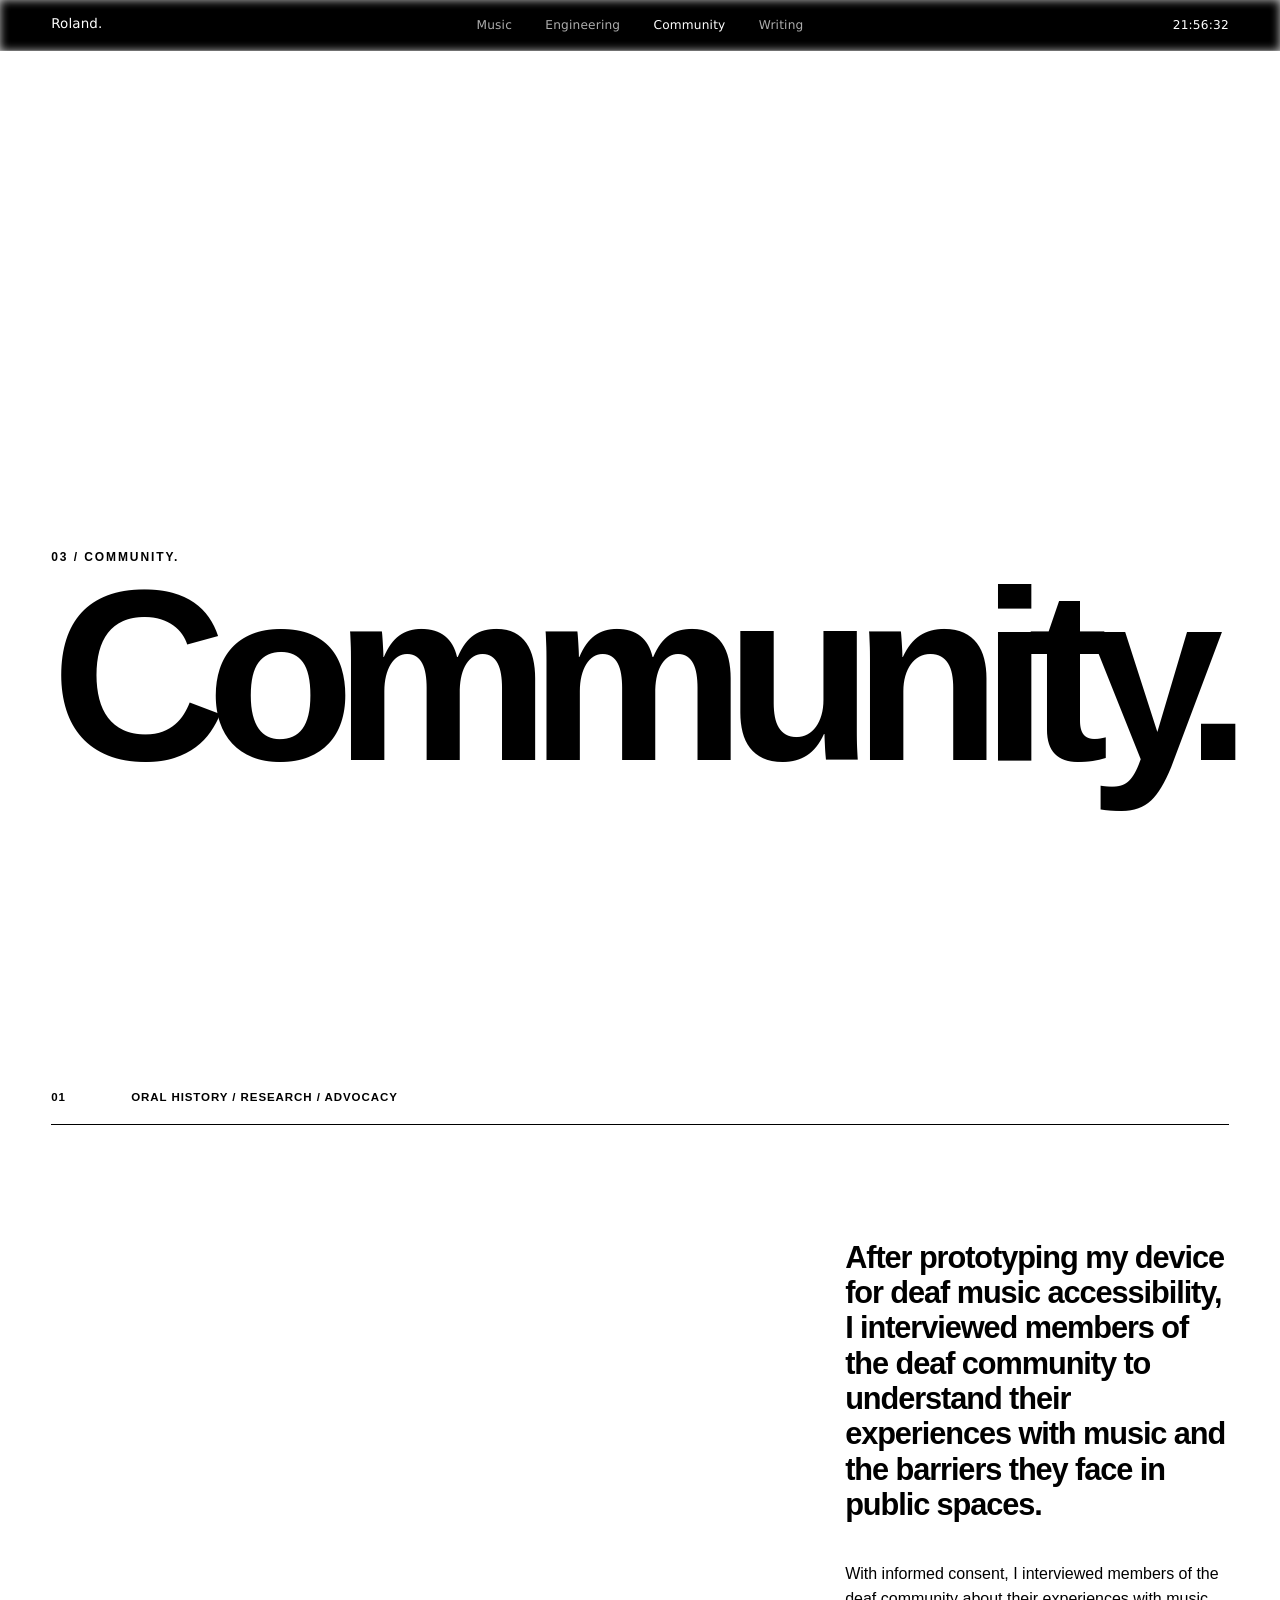
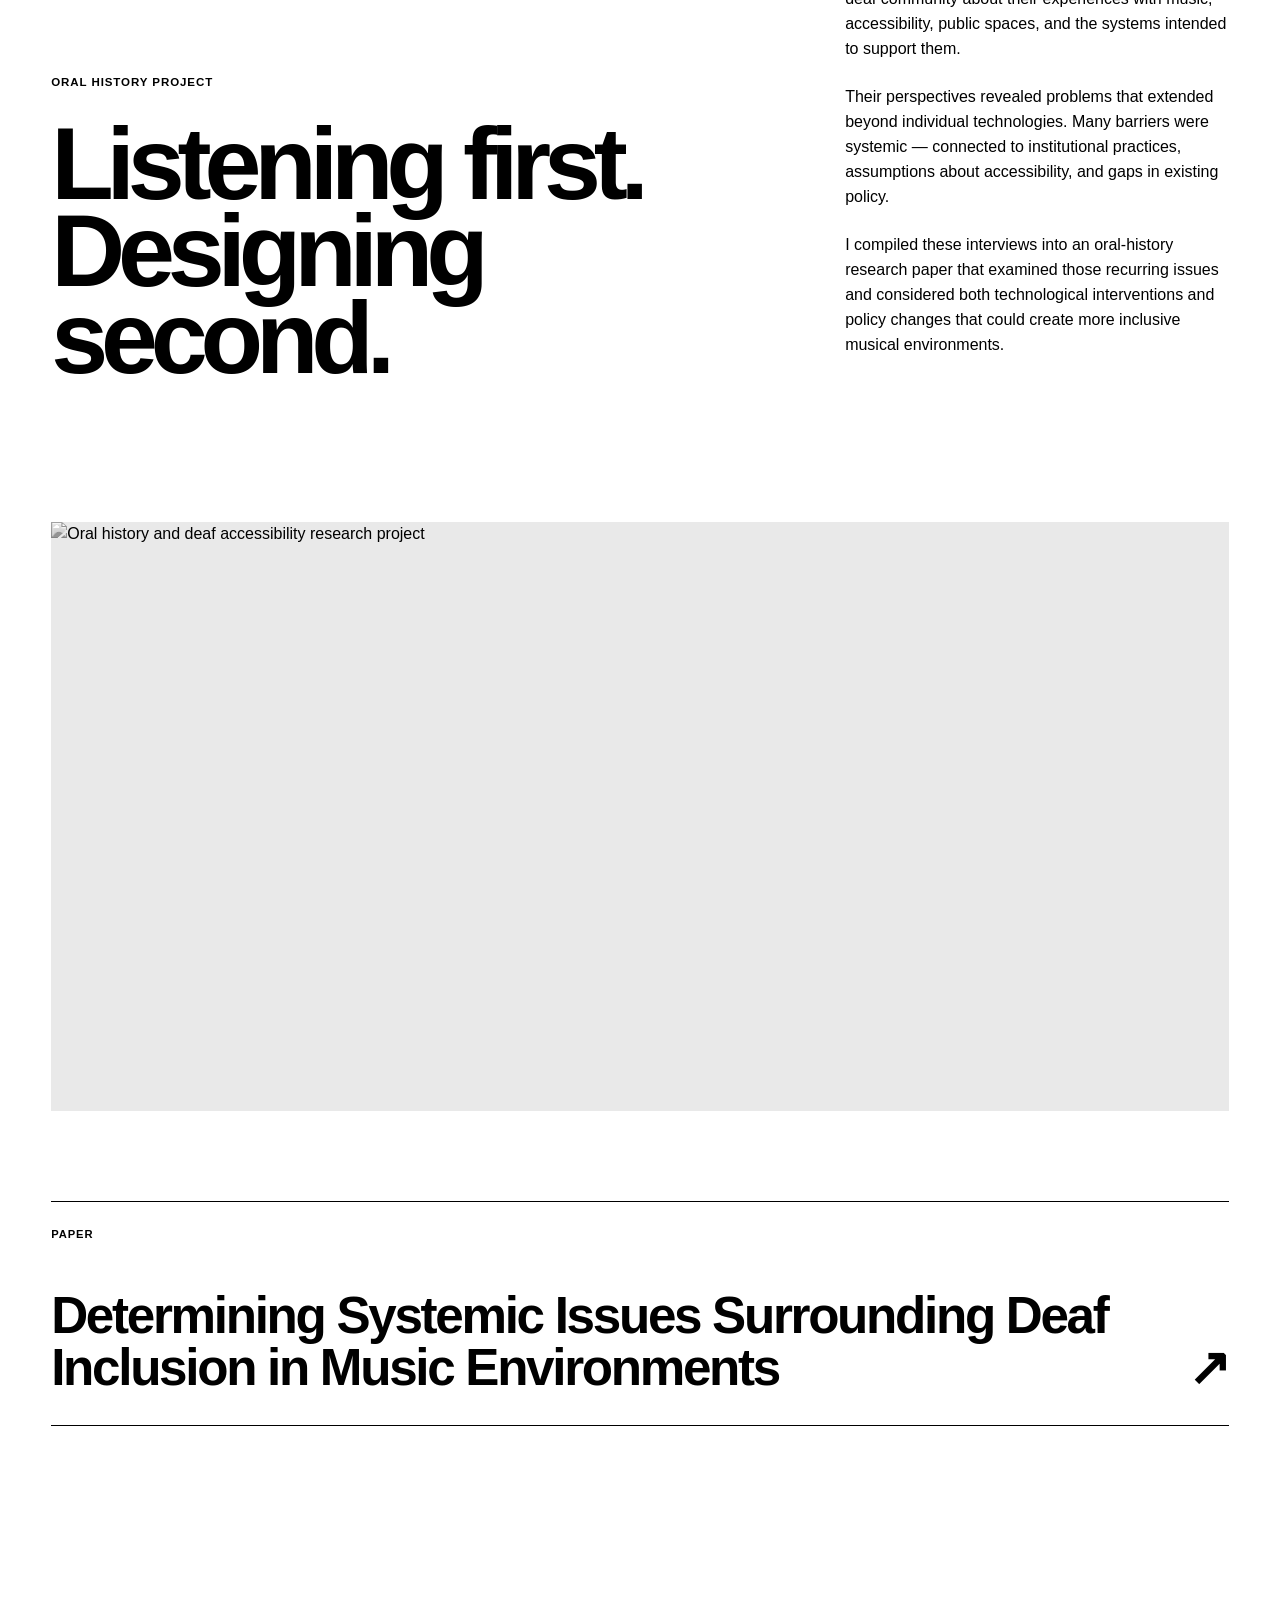
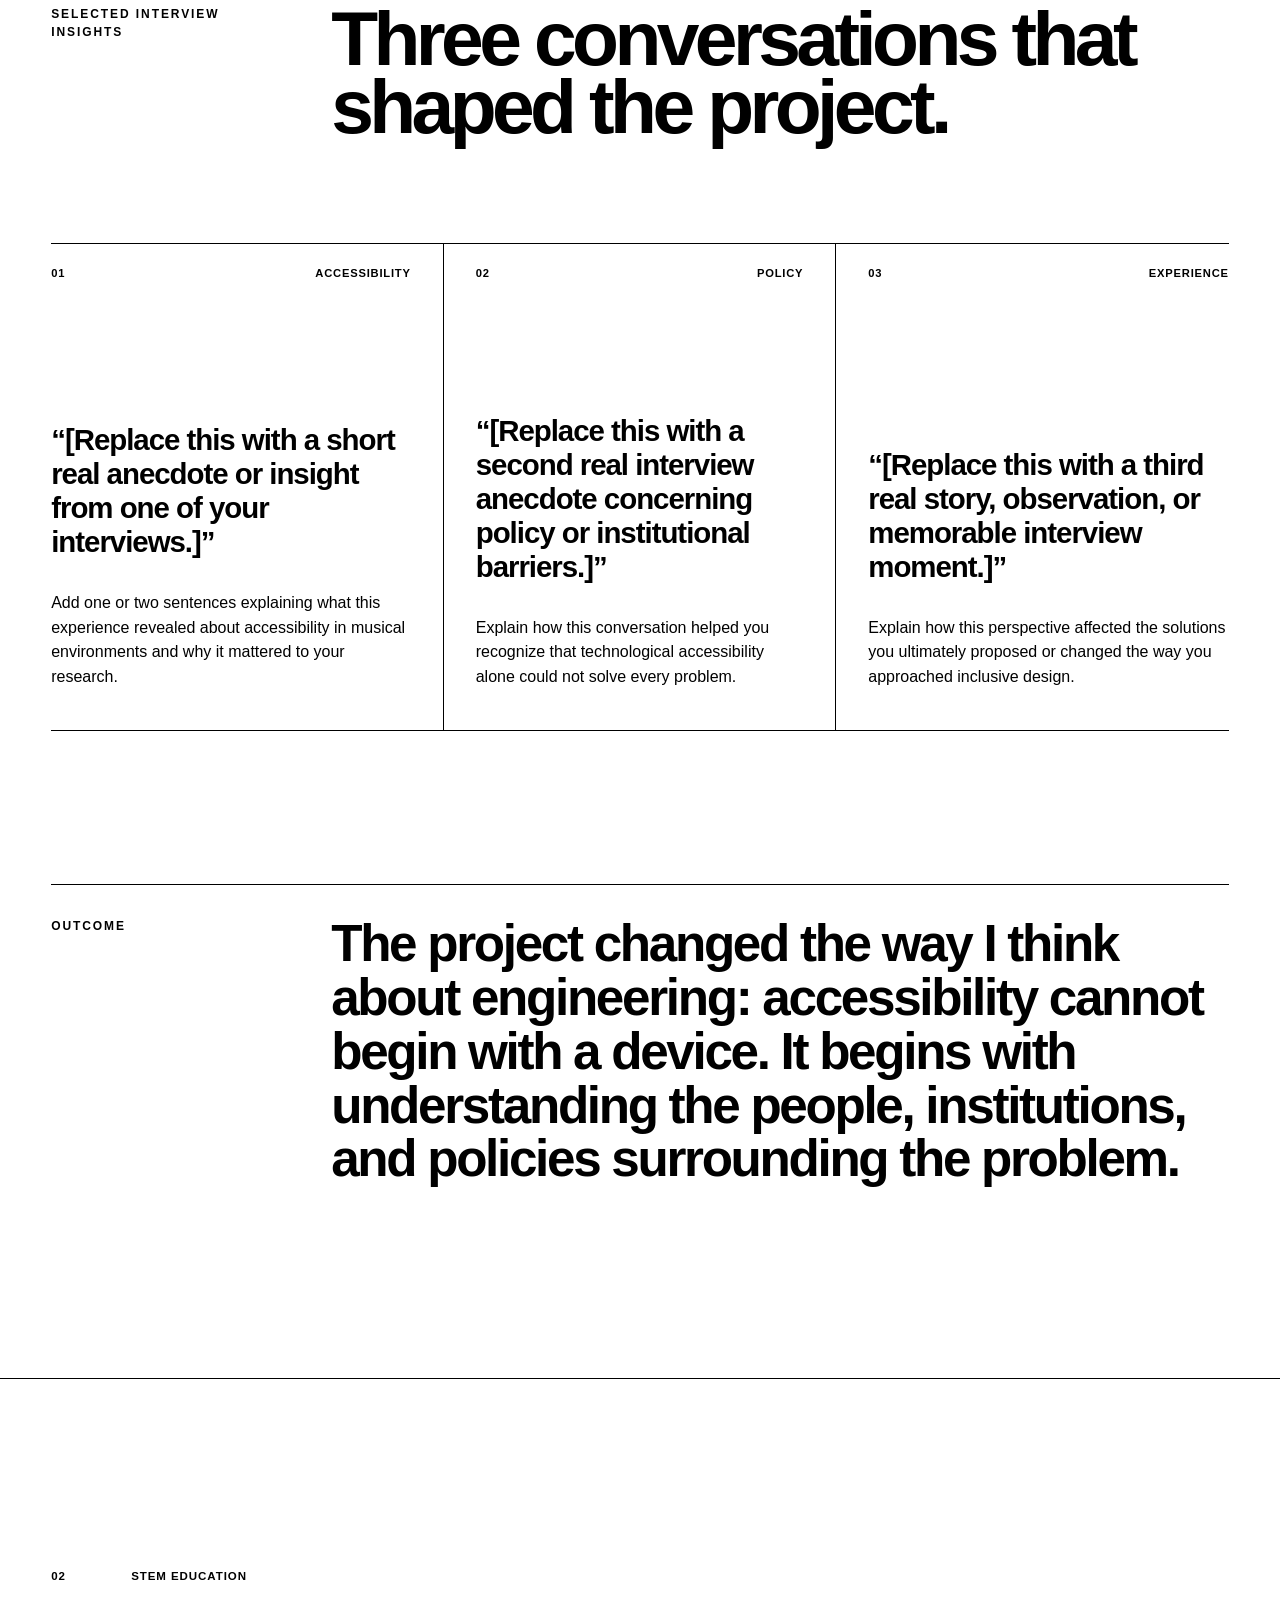
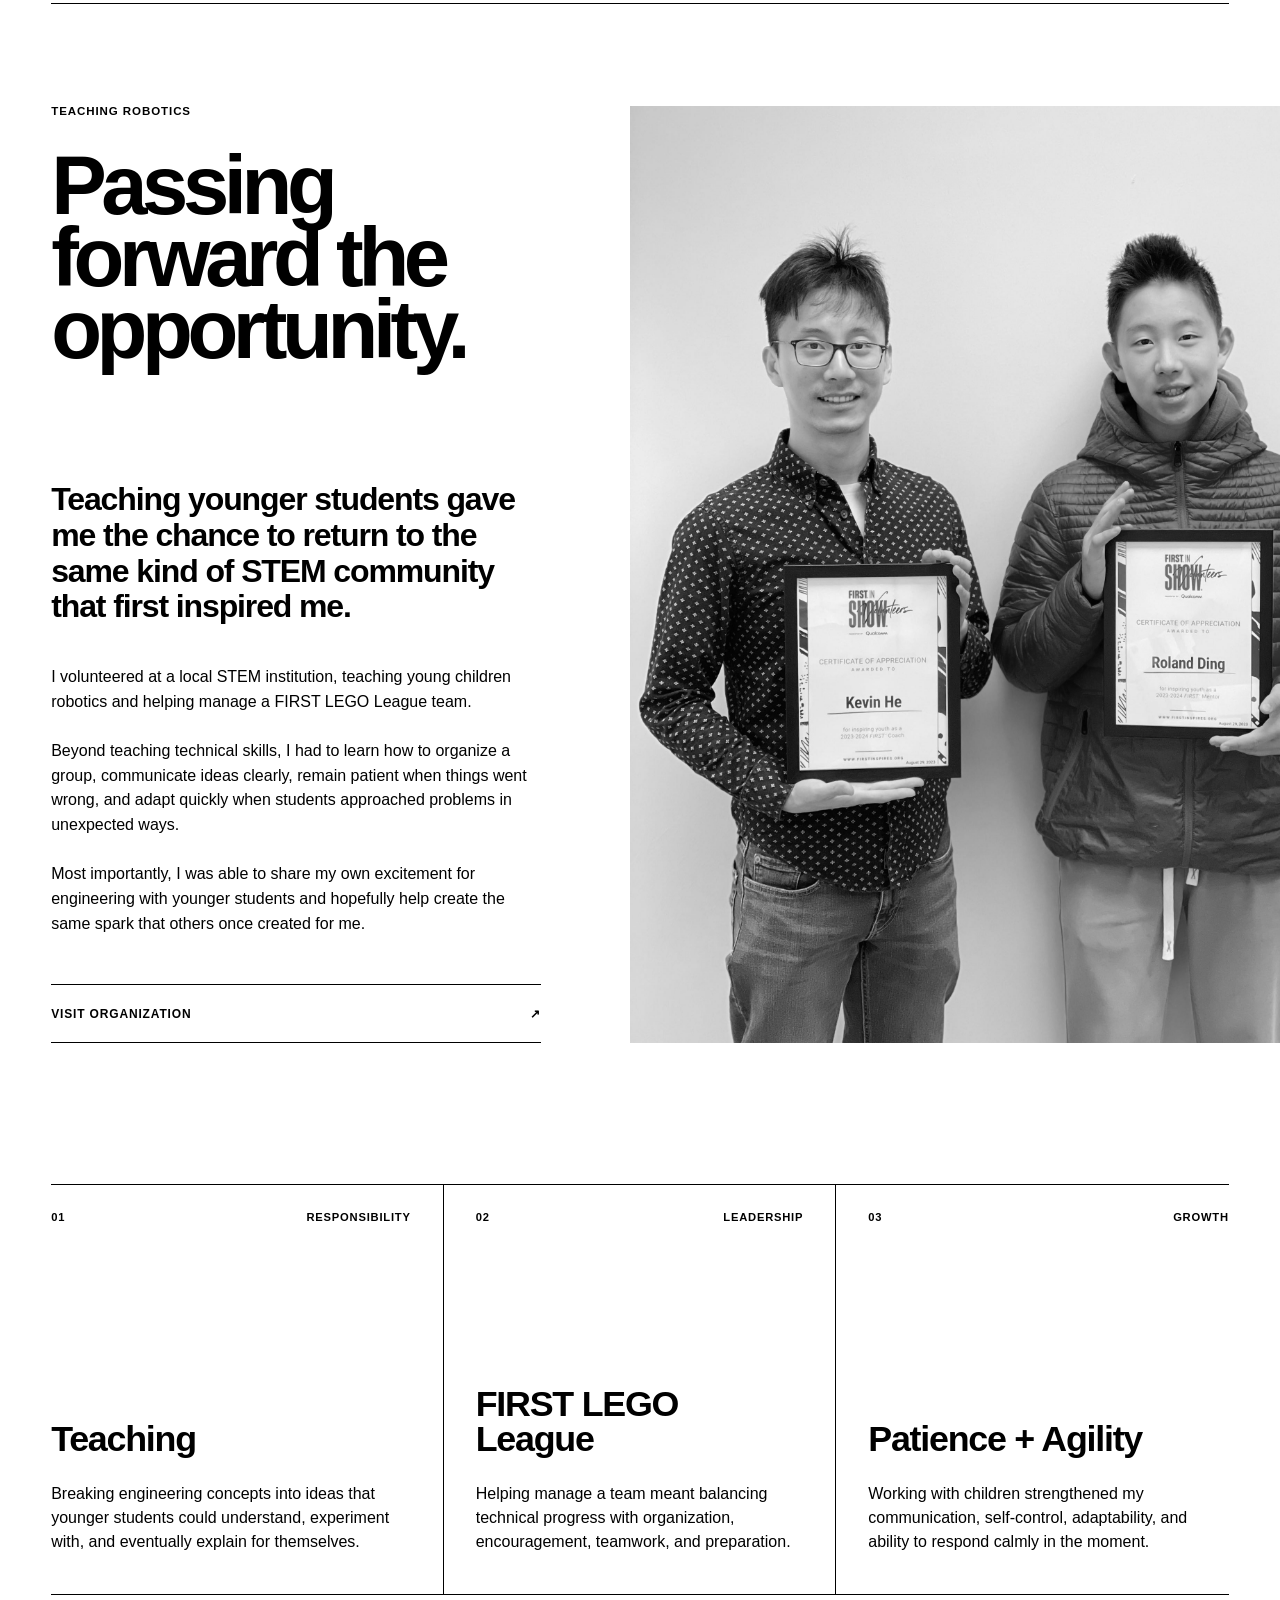
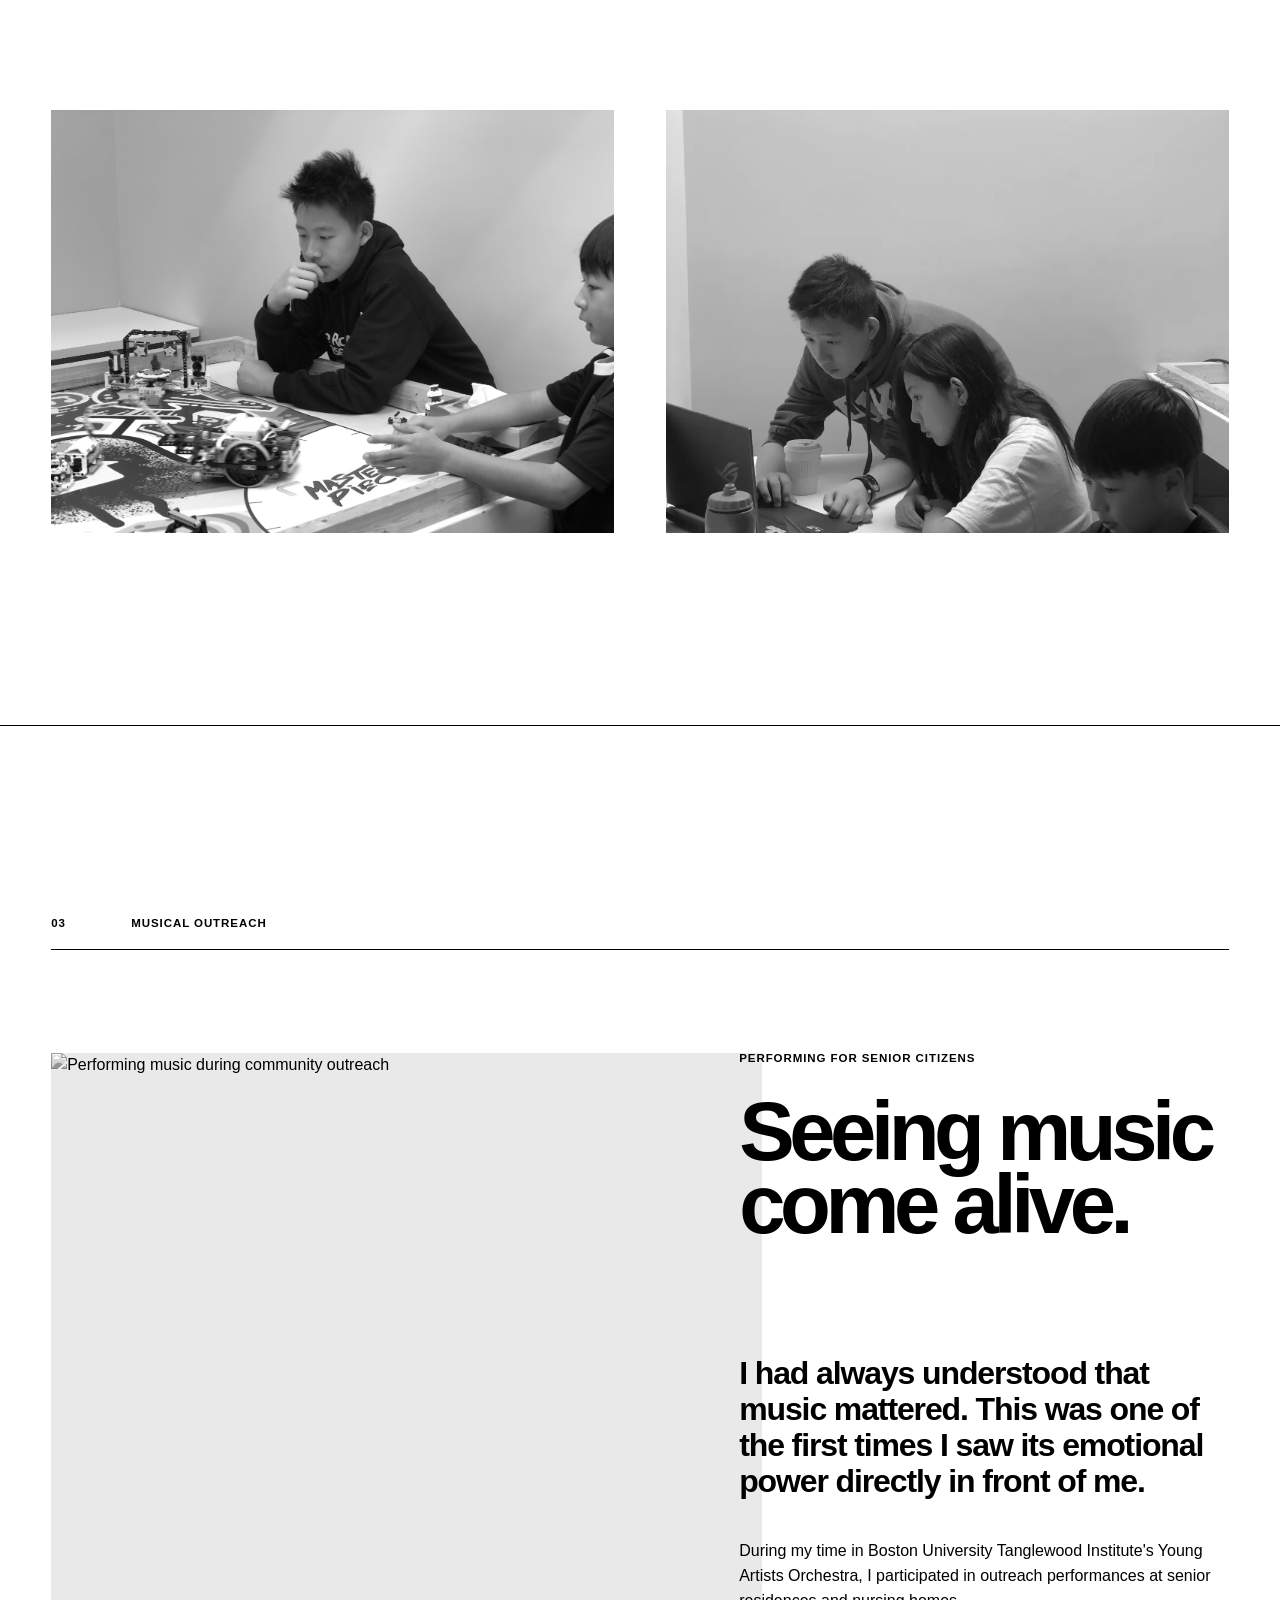
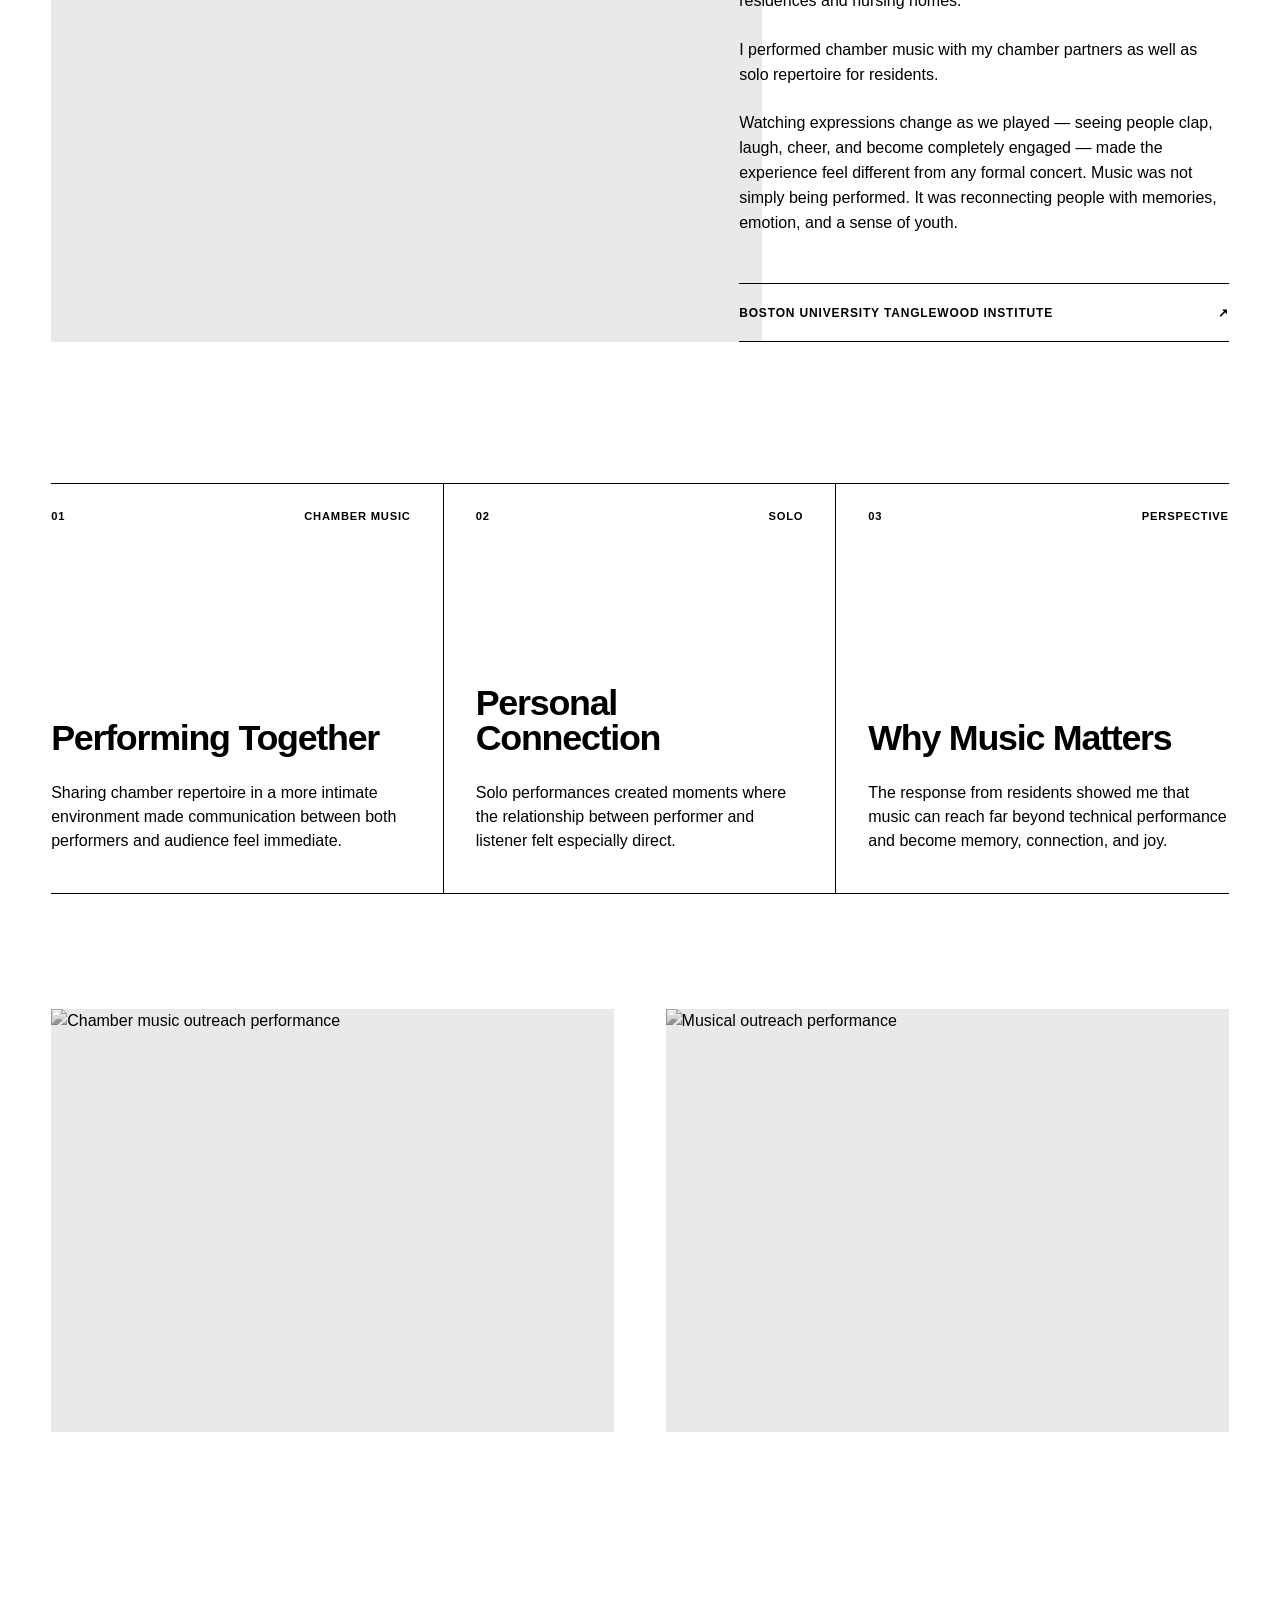
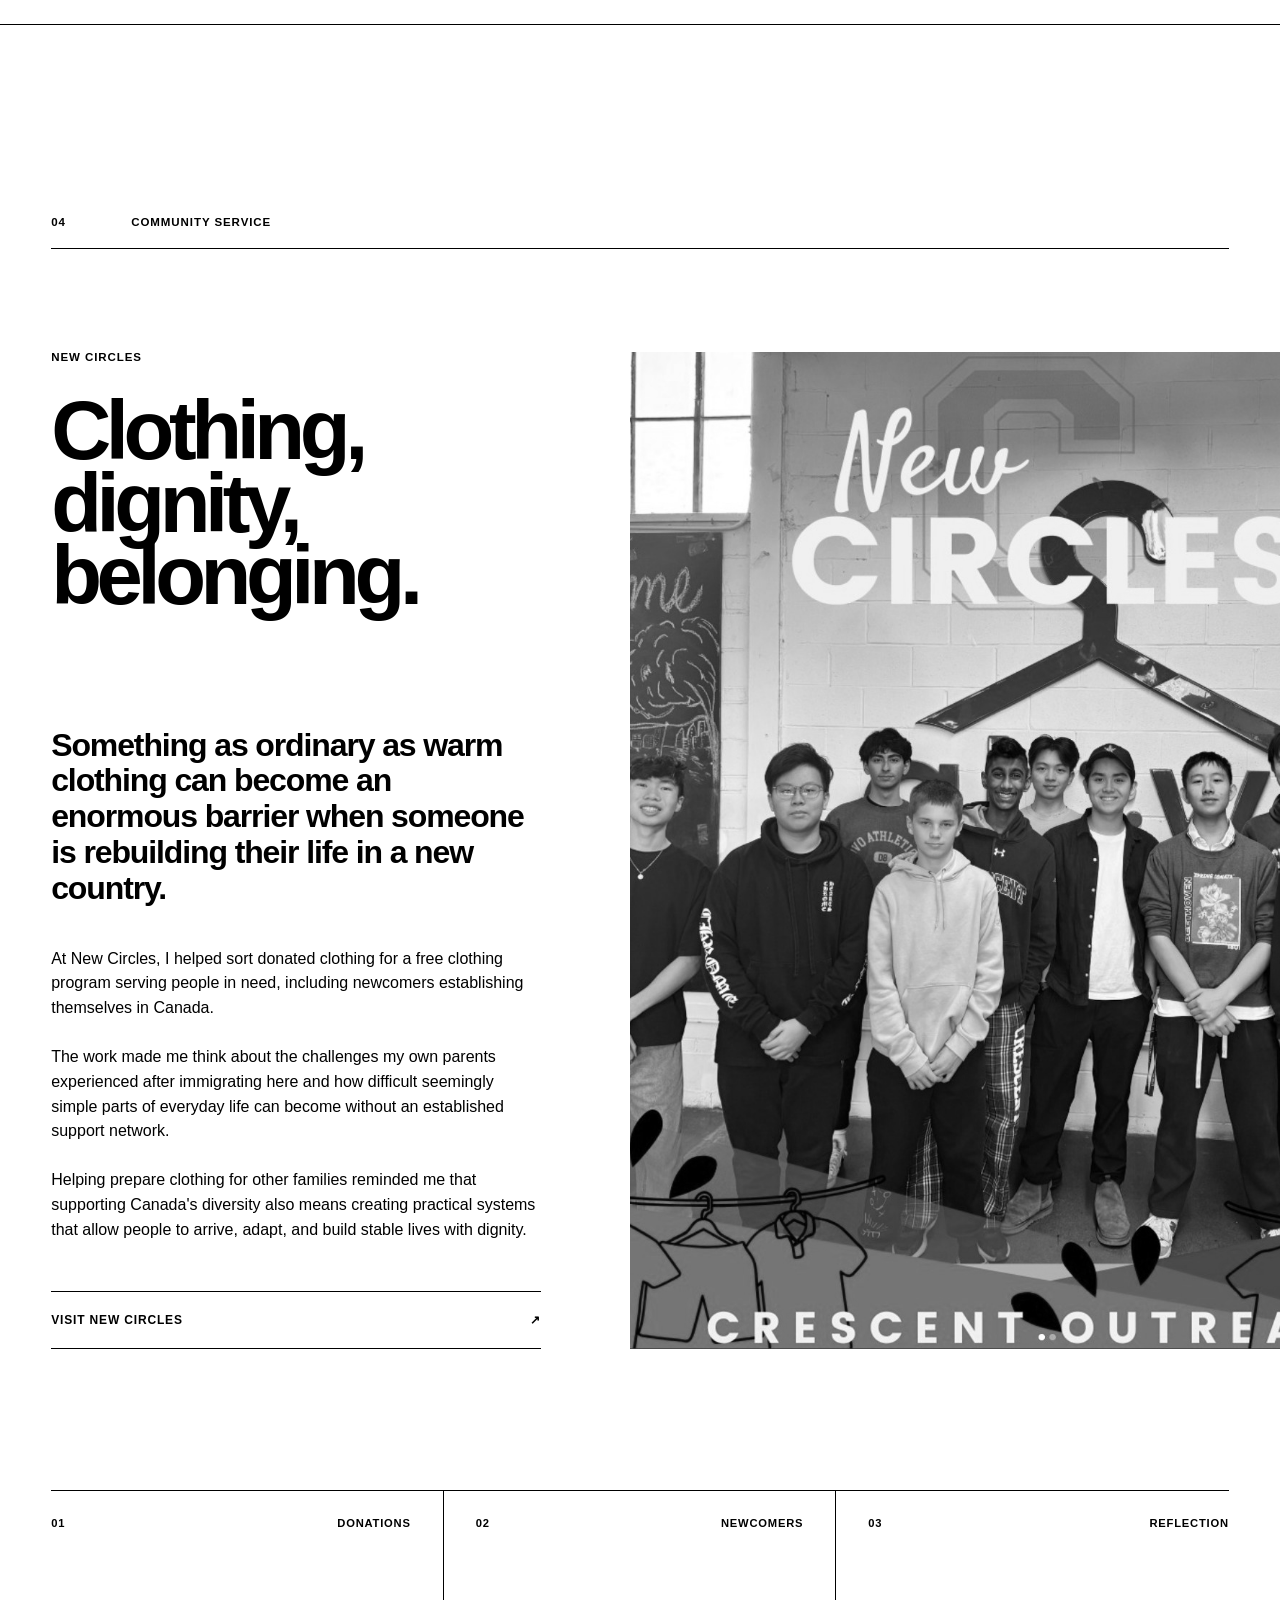
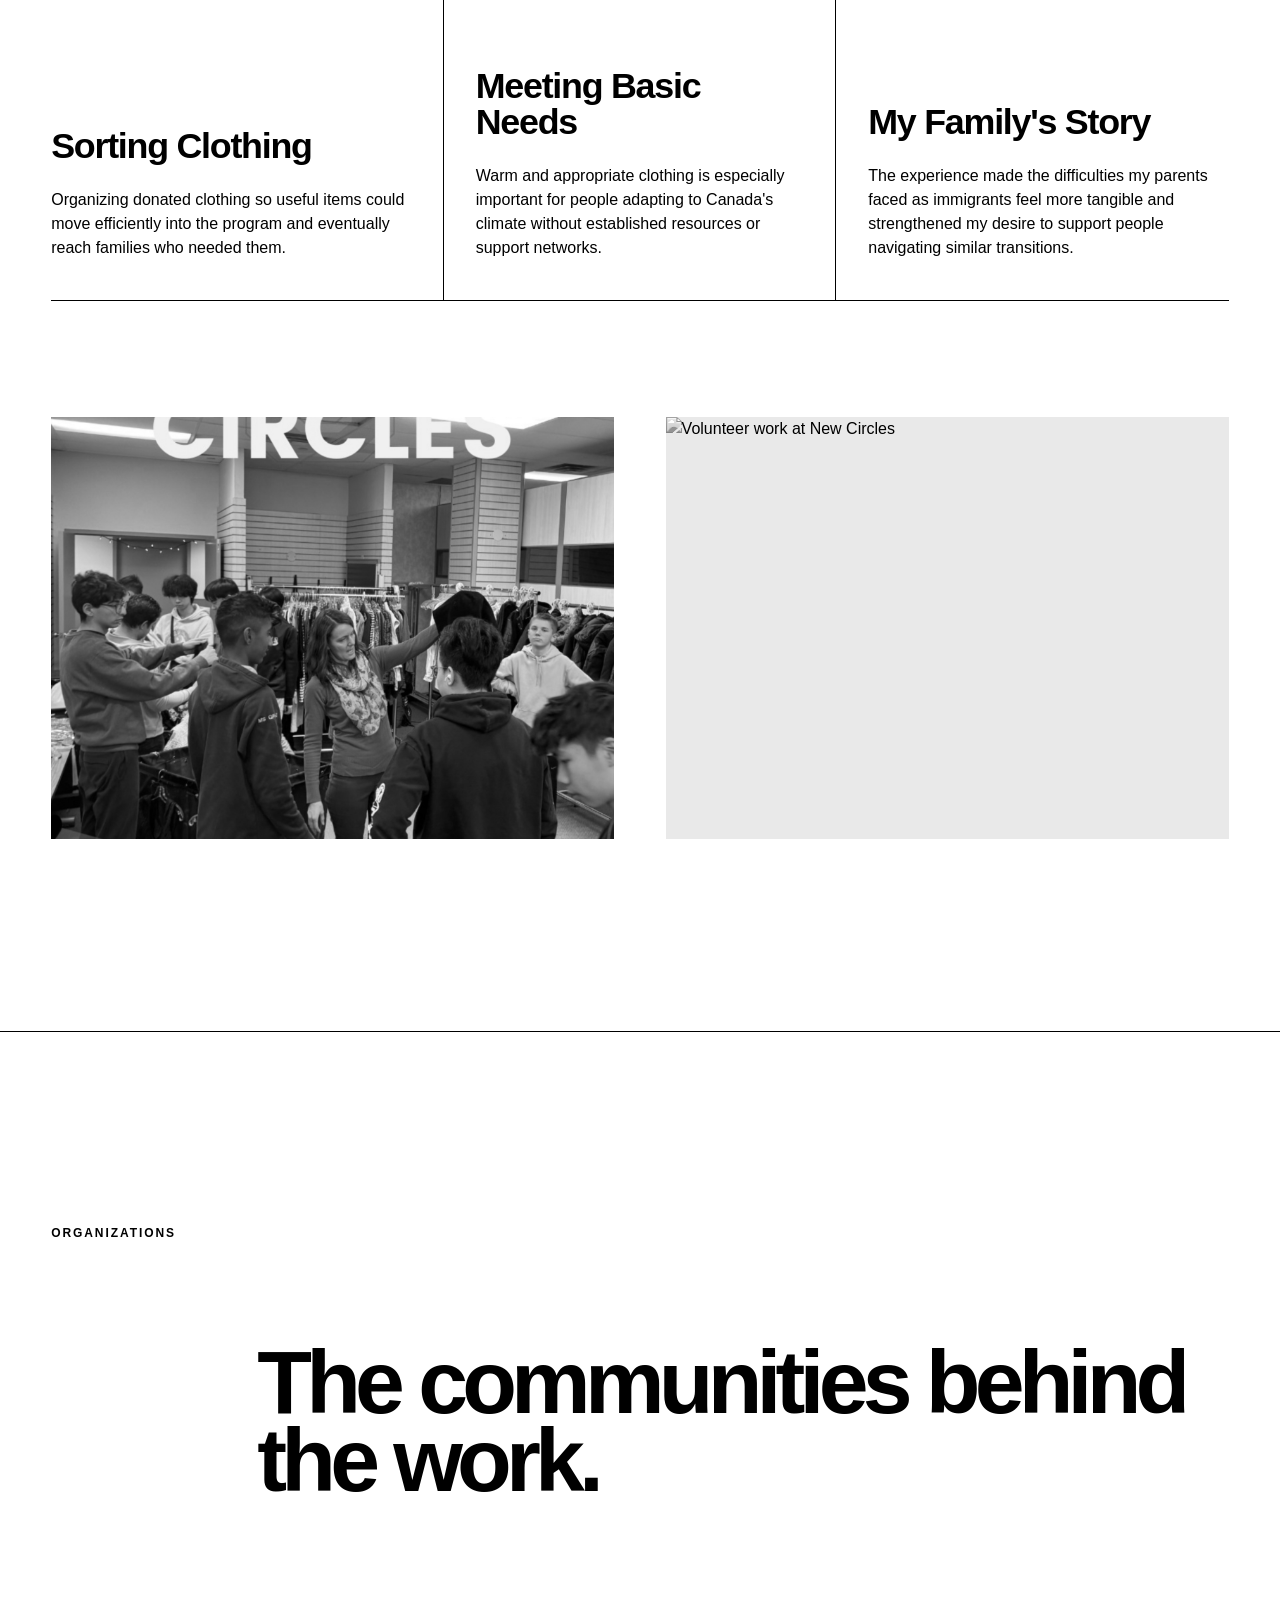
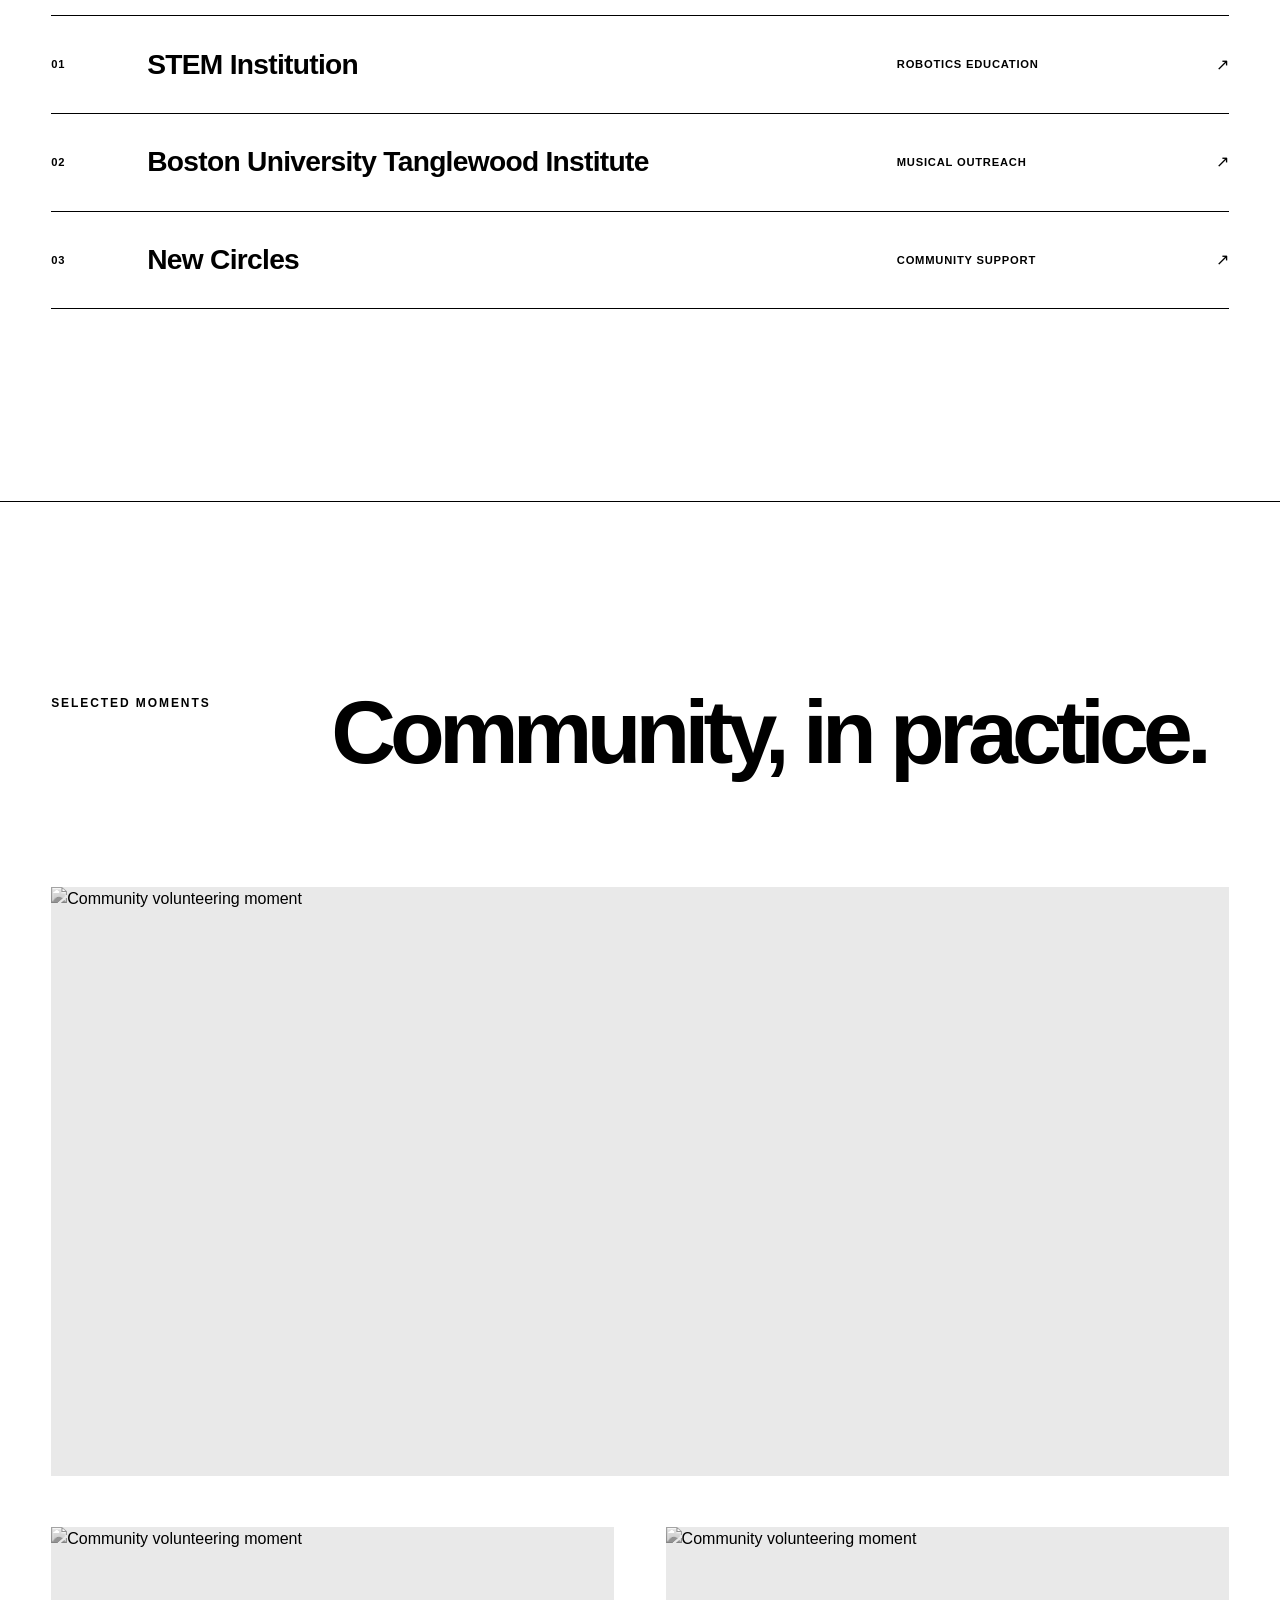
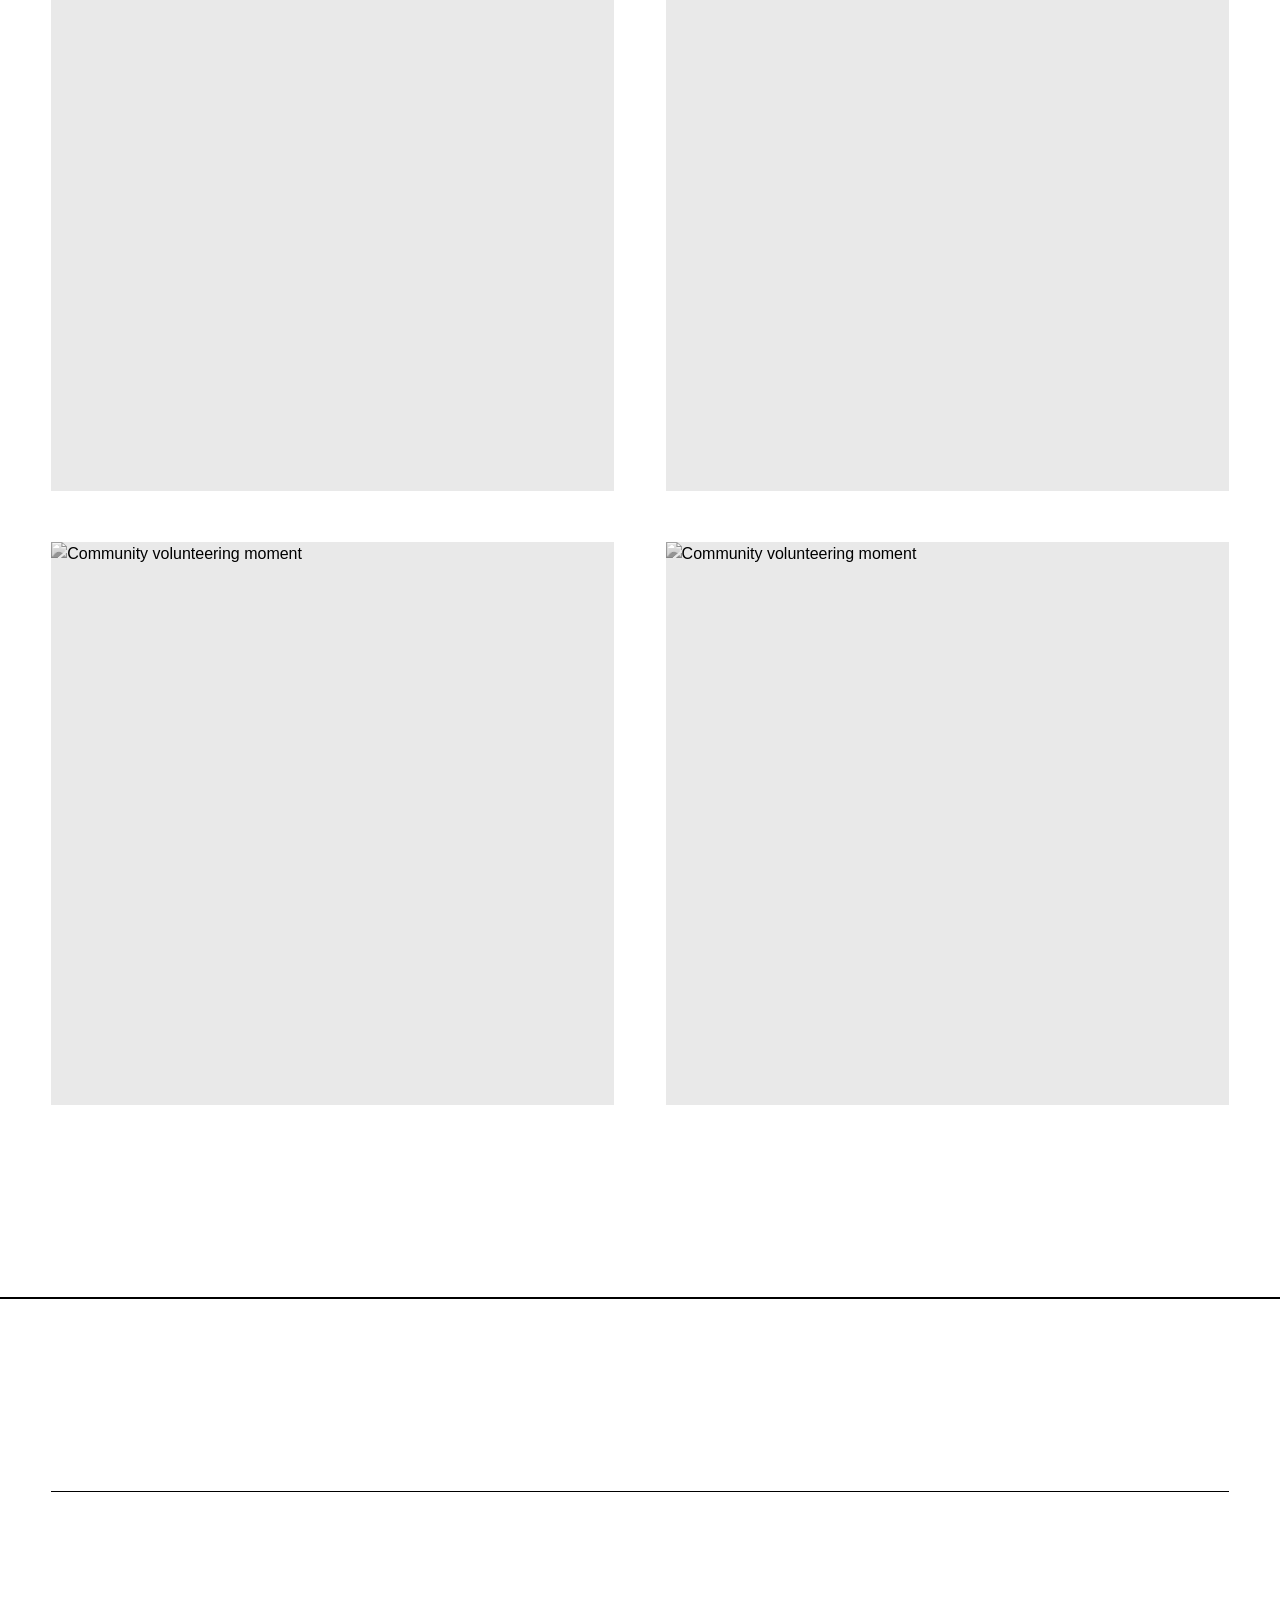
==== commit fc1b4cb4: "Commit because the other ones didn't work" ====
--- a/community.html
+++ b/community.html
@@ -87,55 +87,331 @@
              HERO
         ================================================== -->
 
-        <section
-            class="community-hero section-reveal"
-            aria-labelledby="community-title"
+         <section class="music-hero" aria-labelledby="music-page-title">
+            <div class="content-container">
+
+                <div class="music-hero-inner section-reveal">
+
+                    <p class="section-label">
+                        03 / Community.
+                    </p>
+
+                    <h1 id="music-page-title">
+                    Community.
+                    </h1>
+
+                </div>
+
+            </div>
+        </section>
+
+        <!-- =================================================
+     00 — ORAL HISTORY PROJECT
+================================================== -->
+
+<section
+    class="community-oral-history section-reveal"
+    aria-labelledby="oral-history-title"
+>
+
+    <div class="content-container">
+
+
+        <!-- =================================================
+             SECTION HEADER
+        ================================================== -->
+
+        <div class="community-section-header">
+
+            <span>01</span>
+
+            <span>
+                Oral History / Research / Advocacy
+            </span>
+
+        </div>
+
+
+
+        <!-- =================================================
+             LARGE INTRO
+        ================================================== -->
+
+        <div class="community-oral-history-intro">
+
+
+            <div class="community-oral-history-heading">
+
+                <p class="community-kicker">
+                    Oral History Project
+                </p>
+
+
+                <h2 id="oral-history-title">
+                    Listening first.
+                    <br>
+                    Designing second.
+                </h2>
+
+            </div>
+
+
+
+            <div class="community-oral-history-copy">
+
+                <p class="community-lead">
+                    After prototyping my device for deaf music accessibility,
+                    I interviewed members of the deaf community to understand their
+                    experiences with music and the barriers they face in public spaces.
+                </p>
+
+
+                <p>
+                    With informed consent, I interviewed members of
+                    the deaf community about their experiences with
+                    music, accessibility, public spaces, and the
+                    systems intended to support them.
+                </p>
+
+
+                <p>
+                    Their perspectives revealed problems that extended
+                    beyond individual technologies. Many barriers were
+                    systemic — connected to institutional practices,
+                    assumptions about accessibility, and gaps in
+                    existing policy.
+                </p>
+
+
+                <p>
+                    I compiled these interviews into an oral-history
+                    research paper that examined those recurring
+                    issues and considered both technological
+                    interventions and policy changes that could create
+                    more inclusive musical environments.
+                </p>
+
+            </div>
+
+        </div>
+
+
+
+        <!-- =================================================
+             LARGE IMAGE
+        ================================================== -->
+
+        <figure class="community-oral-history-media">
+
+            <img
+                src="images/community-oral-history-main.jpg"
+                alt="Oral history and deaf accessibility research project"
+                loading="lazy"
+            >
+
+        </figure>
+
+
+
+        <!-- =================================================
+             PAPER LINK
+        ================================================== -->
+
+        <a
+            href="#"
+            class="community-paper-link"
+            target="_blank"
+            rel="noopener noreferrer"
         >
 
-            <div class="content-container">
-
-                <p class="section-label">
-                    Community
-                </p>
-
-
-                <div class="community-hero-grid">
-
-                    <h1 id="community-title">
-                        Giving back
-                        through what
-                        I know.
-                    </h1>
-
-
-                    <div class="community-hero-copy">
-
-                        <p>
-                            The communities that shaped me in
-                            engineering, music, and life have given
-                            me opportunities I never take for granted.
-                        </p>
-
-                        <p>
-                            Whether I am teaching robotics, performing
-                            for seniors, or helping prepare clothing
-                            for newcomers, service gives me a way to
-                            return some of what those communities
-                            have given me.
-                        </p>
-
-                    </div>
-
-                </div>
-
+            <div class="community-paper-link-label">
+                Paper
             </div>
 
-        </section>
+
+            <div class="community-paper-link-title">
+
+                <span>
+                    Determining Systemic Issues Surrounding
+                    Deaf Inclusion in Music Environments
+                </span>
+
+                <span aria-hidden="true">
+                    ↗
+                </span>
+
+            </div>
+
+        </a>
 
 
 
         <!-- =================================================
-             01 — TEACHING ROBOTICS
+             INTERVIEW ANECDOTES
+        ================================================== -->
+
+        <div class="community-anecdotes-heading">
+
+            <p class="section-label">
+                Selected Interview Insights
+            </p>
+
+
+            <h3>
+                Three conversations
+                that shaped the project.
+            </h3>
+
+        </div>
+
+
+
+        <div class="community-anecdote-grid">
+
+
+            <!-- ANECDOTE 01 -->
+
+            <article class="community-anecdote-card">
+
+                <div class="community-anecdote-meta">
+
+                    <span>
+                        01
+                    </span>
+
+                    <span>
+                        Accessibility
+                    </span>
+
+                </div>
+
+
+                <div class="community-anecdote-content">
+
+                    <p class="community-anecdote-quote">
+                        “[Replace this with a short real anecdote
+                        or insight from one of your interviews.]”
+                    </p>
+
+
+                    <p>
+                        Add one or two sentences explaining what this
+                        experience revealed about accessibility in
+                        musical environments and why it mattered to
+                        your research.
+                    </p>
+
+                </div>
+
+            </article>
+
+
+
+            <!-- ANECDOTE 02 -->
+
+            <article class="community-anecdote-card">
+
+                <div class="community-anecdote-meta">
+
+                    <span>
+                        02
+                    </span>
+
+                    <span>
+                        Policy
+                    </span>
+
+                </div>
+
+
+                <div class="community-anecdote-content">
+
+                    <p class="community-anecdote-quote">
+                        “[Replace this with a second real interview
+                        anecdote concerning policy or institutional
+                        barriers.]”
+                    </p>
+
+
+                    <p>
+                        Explain how this conversation helped you
+                        recognize that technological accessibility
+                        alone could not solve every problem.
+                    </p>
+
+                </div>
+
+            </article>
+
+
+
+            <!-- ANECDOTE 03 -->
+
+            <article class="community-anecdote-card">
+
+                <div class="community-anecdote-meta">
+
+                    <span>
+                        03
+                    </span>
+
+                    <span>
+                        Experience
+                    </span>
+
+                </div>
+
+
+                <div class="community-anecdote-content">
+
+                    <p class="community-anecdote-quote">
+                        “[Replace this with a third real story,
+                        observation, or memorable interview moment.]”
+                    </p>
+
+
+                    <p>
+                        Explain how this perspective affected the
+                        solutions you ultimately proposed or changed
+                        the way you approached inclusive design.
+                    </p>
+
+                </div>
+
+            </article>
+
+        </div>
+
+
+
+        <!-- =================================================
+             OUTCOME
+        ================================================== -->
+
+        <div class="community-oral-history-outcome">
+
+            <p class="section-label">
+                Outcome
+            </p>
+
+
+            <p>
+                The project changed the way I think about engineering:
+                accessibility cannot begin with a device. It begins
+                with understanding the people, institutions, and
+                policies surrounding the problem.
+            </p>
+
+        </div>
+
+    </div>
+
+</section>
+
+
+
+        <!-- =================================================
+             02 — TEACHING ROBOTICS
         ================================================== -->
 
         <section
@@ -148,7 +424,7 @@
 
                 <div class="community-section-header">
 
-                    <span>01</span>
+                    <span>02</span>
 
                     <span>
                         STEM Education
@@ -404,7 +680,7 @@
 
                 <div class="community-section-header">
 
-                    <span>02</span>
+                    <span>03</span>
 
                     <span>
                         Musical Outreach
@@ -668,7 +944,7 @@
 
                 <div class="community-section-header">
 
-                    <span>03</span>
+                    <span>04</span>
 
                     <span>
                         Community Service
--- a/styles.css
+++ b/styles.css
@@ -5309,4 +5309,512 @@
         transition: none;
     }
 
+}
+/* ==========================================================
+   COMMUNITY — ORAL HISTORY PROJECT
+========================================================== */
+
+.community-oral-history {
+    padding:
+        var(--section-spacing)
+        0;
+
+    border-bottom:
+        1px solid
+        var(--color-border);
+}
+
+
+/* ==========================================================
+   INTRO
+========================================================== */
+
+.community-oral-history-intro {
+    display: grid;
+
+    grid-template-columns:
+        minmax(0, 1.15fr)
+        minmax(20rem, .65fr);
+
+    gap:
+        clamp(4rem, 9vw, 10rem);
+
+    align-items: end;
+
+    margin-top:
+        clamp(5rem, 9vw, 9rem);
+}
+
+
+.community-oral-history-heading {
+    min-width: 0;
+}
+
+
+.community-oral-history-heading h2 {
+    margin: 0;
+
+    max-width: 80rem;
+
+    font-family:
+        var(--font-main);
+
+    font-size:
+        clamp(4rem, 8vw, 9rem);
+
+    font-weight: 800;
+
+    line-height: .85;
+
+    letter-spacing: -.07em;
+}
+
+
+.community-oral-history-copy {
+    max-width: 36rem;
+}
+
+
+.community-oral-history-copy p {
+    margin:
+        0
+        0
+        1.5rem;
+
+    font-size:
+        clamp(1rem, 1.25vw, 1.2rem);
+
+    line-height: 1.55;
+}
+
+
+.community-oral-history-copy .community-lead {
+    margin-bottom: 2.5rem;
+
+    font-size:
+        clamp(1.5rem, 2.4vw, 2.6rem);
+
+    font-weight: 600;
+
+    line-height: 1.15;
+
+    letter-spacing: -.035em;
+}
+
+
+/* ==========================================================
+   LARGE IMAGE
+========================================================== */
+
+.community-oral-history-media {
+    margin:
+        clamp(6rem, 11vw, 11rem)
+        0
+        0;
+
+    overflow: hidden;
+
+    aspect-ratio: 16 / 8;
+
+    background: #e9e9e9;
+}
+
+
+.community-oral-history-media img {
+    display: block;
+
+    width: 100%;
+    height: 100%;
+
+    object-fit: cover;
+
+    filter: grayscale(100%);
+
+    transition:
+        transform var(--transition-slow),
+        filter var(--transition-medium);
+}
+
+
+.community-oral-history-media:hover img {
+    transform: scale(1.015);
+
+    filter: grayscale(0%);
+}
+
+
+/* ==========================================================
+   RESEARCH PAPER LINK
+========================================================== */
+
+.community-paper-link {
+    display: block;
+
+    margin-top:
+        clamp(4rem, 7vw, 7rem);
+
+    padding:
+        1.5rem
+        0
+        2rem;
+
+    border-top:
+        1px solid
+        var(--color-border);
+
+    border-bottom:
+        1px solid
+        var(--color-border);
+
+    color:
+        var(--color-foreground);
+
+    text-decoration: none;
+
+    transition:
+        padding var(--transition-fast),
+        background var(--transition-fast),
+        color var(--transition-fast);
+}
+
+
+.community-paper-link-label {
+    margin-bottom: 3rem;
+
+    font-size: .7rem;
+
+    font-weight: 600;
+
+    letter-spacing: .08em;
+
+    text-transform: uppercase;
+}
+
+
+.community-paper-link-title {
+    display: flex;
+
+    align-items: flex-end;
+    justify-content: space-between;
+
+    gap: 3rem;
+
+    font-family:
+        var(--font-main);
+
+    font-size:
+        clamp(1.8rem, 4vw, 4.5rem);
+
+    font-weight: 700;
+
+    line-height: 1;
+
+    letter-spacing: -.045em;
+}
+
+
+.community-paper-link-title span:first-child {
+    max-width: 68rem;
+}
+
+
+.community-paper-link:hover {
+    padding-left: 1.25rem;
+    padding-right: 1.25rem;
+
+    background:
+        var(--color-foreground);
+
+    color:
+        var(--color-background);
+}
+
+
+/* ==========================================================
+   ANECDOTE INTRO
+========================================================== */
+
+.community-anecdotes-heading {
+    display: grid;
+
+    grid-template-columns:
+        minmax(9rem, .35fr)
+        minmax(0, 1.65fr);
+
+    gap:
+        clamp(3rem, 7vw, 8rem);
+
+    margin-top:
+        clamp(8rem, 14vw, 14rem);
+}
+
+
+.community-anecdotes-heading h3 {
+    max-width: 65rem;
+
+    margin: 0;
+
+    font-family:
+        var(--font-main);
+
+    font-size:
+        clamp(3rem, 6vw, 7rem);
+
+    font-weight: 800;
+
+    line-height: .88;
+
+    letter-spacing: -.06em;
+}
+
+
+/* ==========================================================
+   THREE ANECDOTE BOXES
+========================================================== */
+
+.community-anecdote-grid {
+    display: grid;
+
+    grid-template-columns:
+        repeat(3, minmax(0, 1fr));
+
+    margin-top:
+        clamp(5rem, 8vw, 8rem);
+
+    border-top:
+        1px solid
+        var(--color-border);
+
+    border-bottom:
+        1px solid
+        var(--color-border);
+}
+
+
+.community-anecdote-card {
+    min-width: 0;
+
+    min-height:
+        clamp(30rem, 38vw, 38rem);
+
+    display: flex;
+
+    flex-direction: column;
+
+    justify-content: space-between;
+
+    padding:
+        1.5rem
+        2rem
+        2.5rem;
+}
+
+
+.community-anecdote-card:first-child {
+    padding-left: 0;
+}
+
+
+.community-anecdote-card:last-child {
+    padding-right: 0;
+}
+
+
+.community-anecdote-card:not(:last-child) {
+    border-right:
+        1px solid
+        var(--color-border);
+}
+
+
+/* ==========================================================
+   ANECDOTE META
+========================================================== */
+
+.community-anecdote-meta {
+    display: flex;
+
+    justify-content: space-between;
+
+    gap: 1rem;
+
+    font-size: .7rem;
+
+    font-weight: 600;
+
+    line-height: 1;
+
+    letter-spacing: .07em;
+
+    text-transform: uppercase;
+}
+
+
+/* ==========================================================
+   ANECDOTE CONTENT
+========================================================== */
+
+.community-anecdote-content {
+    max-width: 29rem;
+}
+
+
+.community-anecdote-quote {
+    margin:
+        0
+        0
+        2rem;
+
+    font-family:
+        var(--font-main);
+
+    font-size:
+        clamp(1.5rem, 2.3vw, 2.5rem);
+
+    font-weight: 600;
+
+    line-height: 1.15;
+
+    letter-spacing: -.035em;
+}
+
+
+.community-anecdote-content > p:last-child {
+    margin: 0;
+
+    font-size: 1rem;
+
+    line-height: 1.55;
+}
+
+
+/* ==========================================================
+   OUTCOME
+========================================================== */
+
+.community-oral-history-outcome {
+    display: grid;
+
+    grid-template-columns:
+        minmax(8rem, .35fr)
+        minmax(0, 1.65fr);
+
+    gap:
+        clamp(3rem, 7vw, 8rem);
+
+    margin-top:
+        clamp(7rem, 12vw, 12rem);
+
+    padding-top: 2rem;
+
+    border-top:
+        1px solid
+        var(--color-border);
+}
+
+
+.community-oral-history-outcome > p:last-child {
+    max-width: 70rem;
+
+    margin: 0;
+
+    font-family:
+        var(--font-main);
+
+    font-size:
+        clamp(2rem, 4vw, 4.5rem);
+
+    font-weight: 600;
+
+    line-height: 1.05;
+
+    letter-spacing: -.045em;
+}
+
+
+/* ==========================================================
+   TABLET
+========================================================== */
+
+@media (max-width: 900px) {
+
+    .community-oral-history-intro,
+    .community-anecdotes-heading,
+    .community-oral-history-outcome {
+        grid-template-columns: 1fr;
+    }
+
+
+    .community-oral-history-copy {
+        max-width: 44rem;
+    }
+
+
+    .community-oral-history-media {
+        aspect-ratio: 4 / 3;
+    }
+
+
+    .community-anecdote-grid {
+        grid-template-columns: 1fr;
+    }
+
+
+    .community-anecdote-card,
+    .community-anecdote-card:first-child,
+    .community-anecdote-card:last-child {
+        min-height: auto;
+
+        padding:
+            1.75rem
+            0
+            3rem;
+    }
+
+
+    .community-anecdote-card:not(:last-child) {
+        border-right: 0;
+
+        border-bottom:
+            1px solid
+            var(--color-border);
+    }
+
+
+    .community-anecdote-content {
+        margin-top: 5rem;
+    }
+
+}
+
+
+/* ==========================================================
+   MOBILE
+========================================================== */
+
+@media (max-width: 600px) {
+
+    .community-oral-history-heading h2 {
+        font-size:
+            clamp(3.7rem, 17vw, 6rem);
+    }
+
+
+    .community-paper-link-title {
+        font-size:
+            clamp(1.5rem, 7vw, 2.5rem);
+    }
+
+
+    .community-anecdotes-heading h3 {
+        font-size:
+            clamp(3rem, 14vw, 5rem);
+    }
+
+
+    .community-oral-history-outcome > p:last-child {
+        font-size:
+            clamp(1.8rem, 9vw, 3rem);
+    }
+
 }
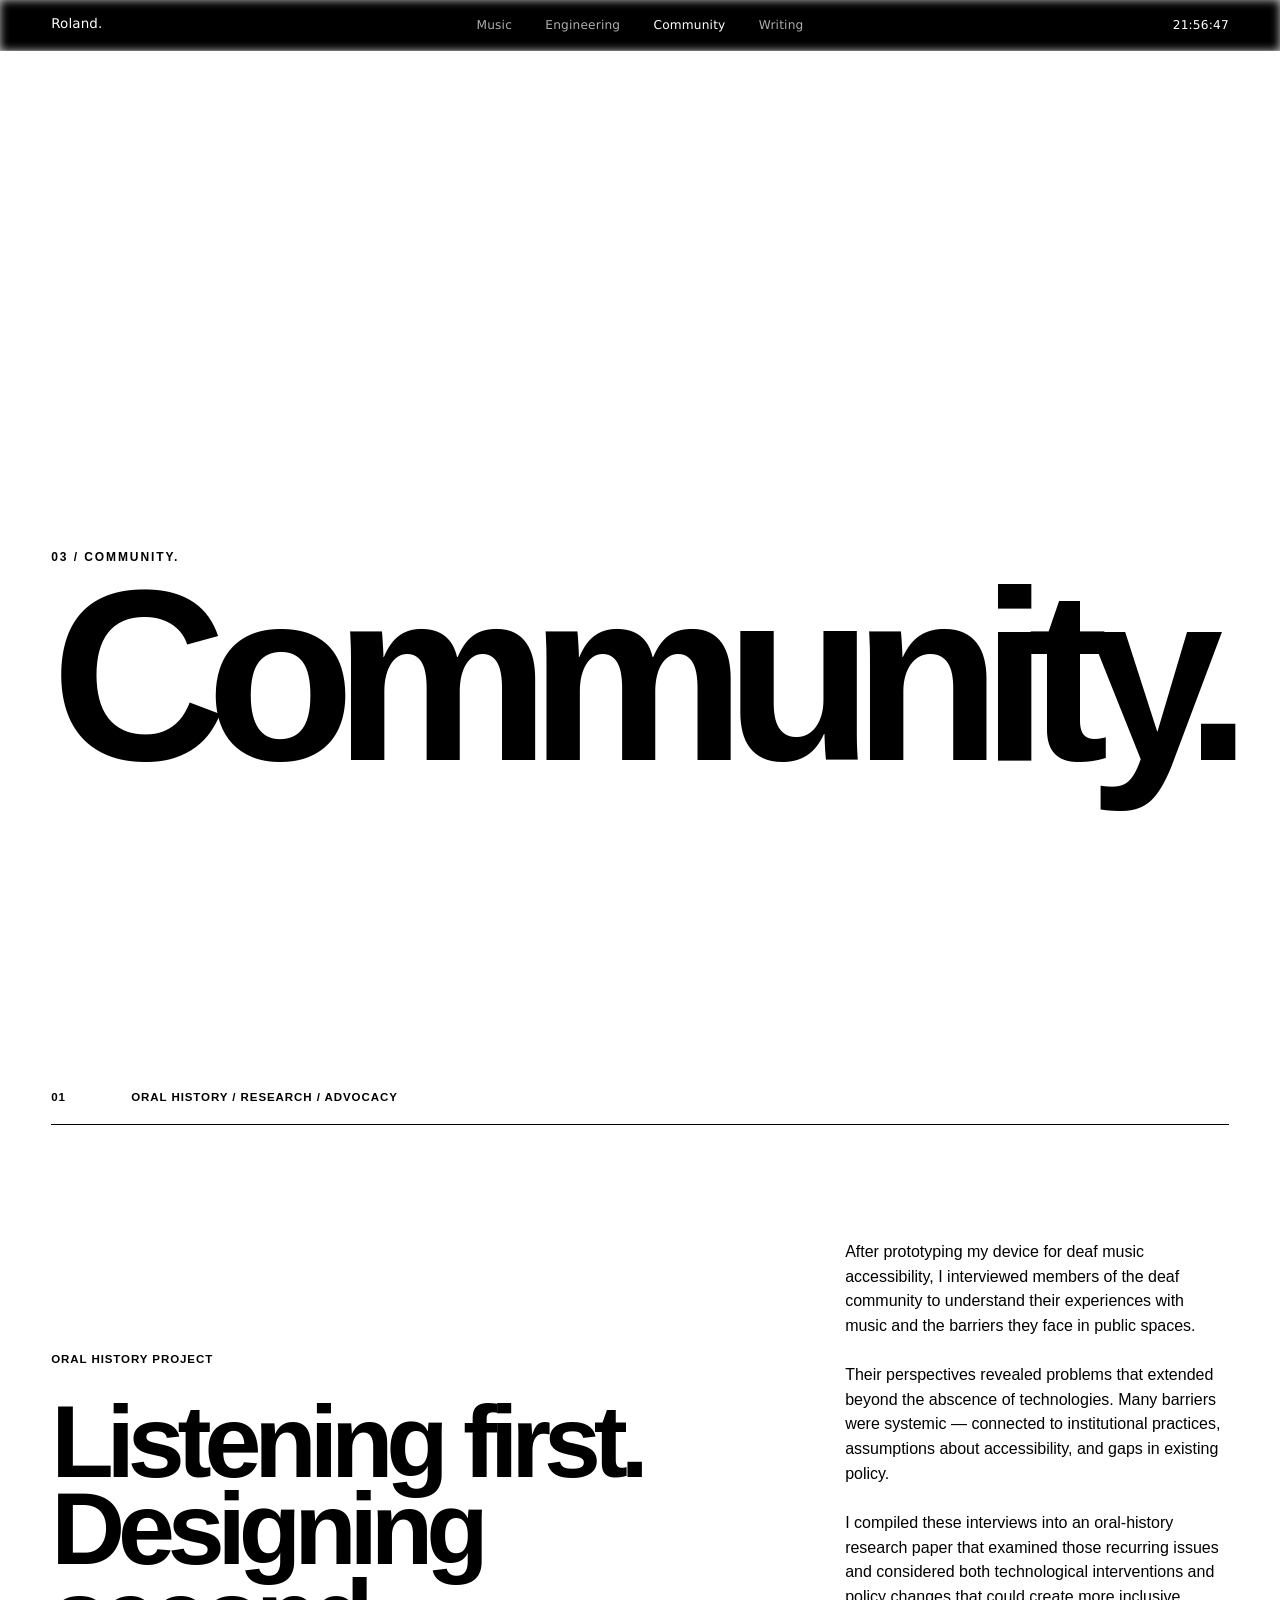
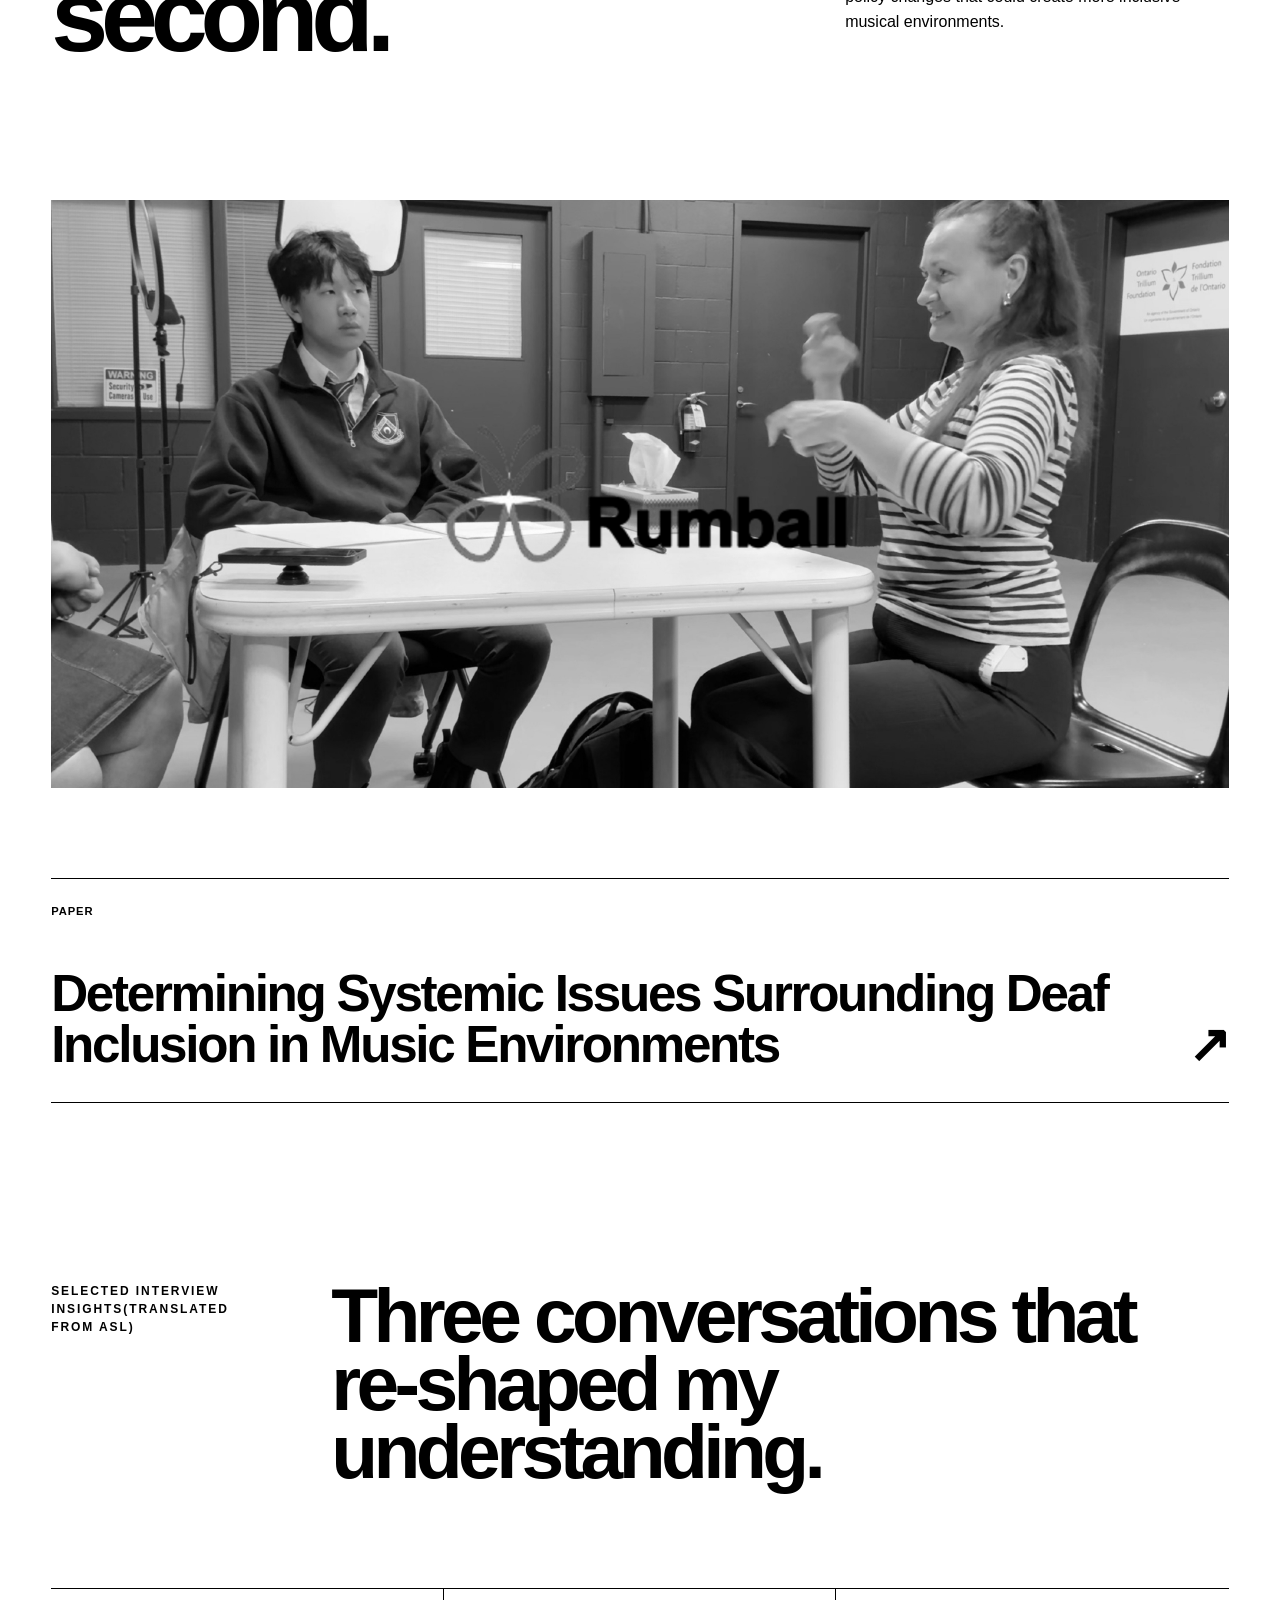
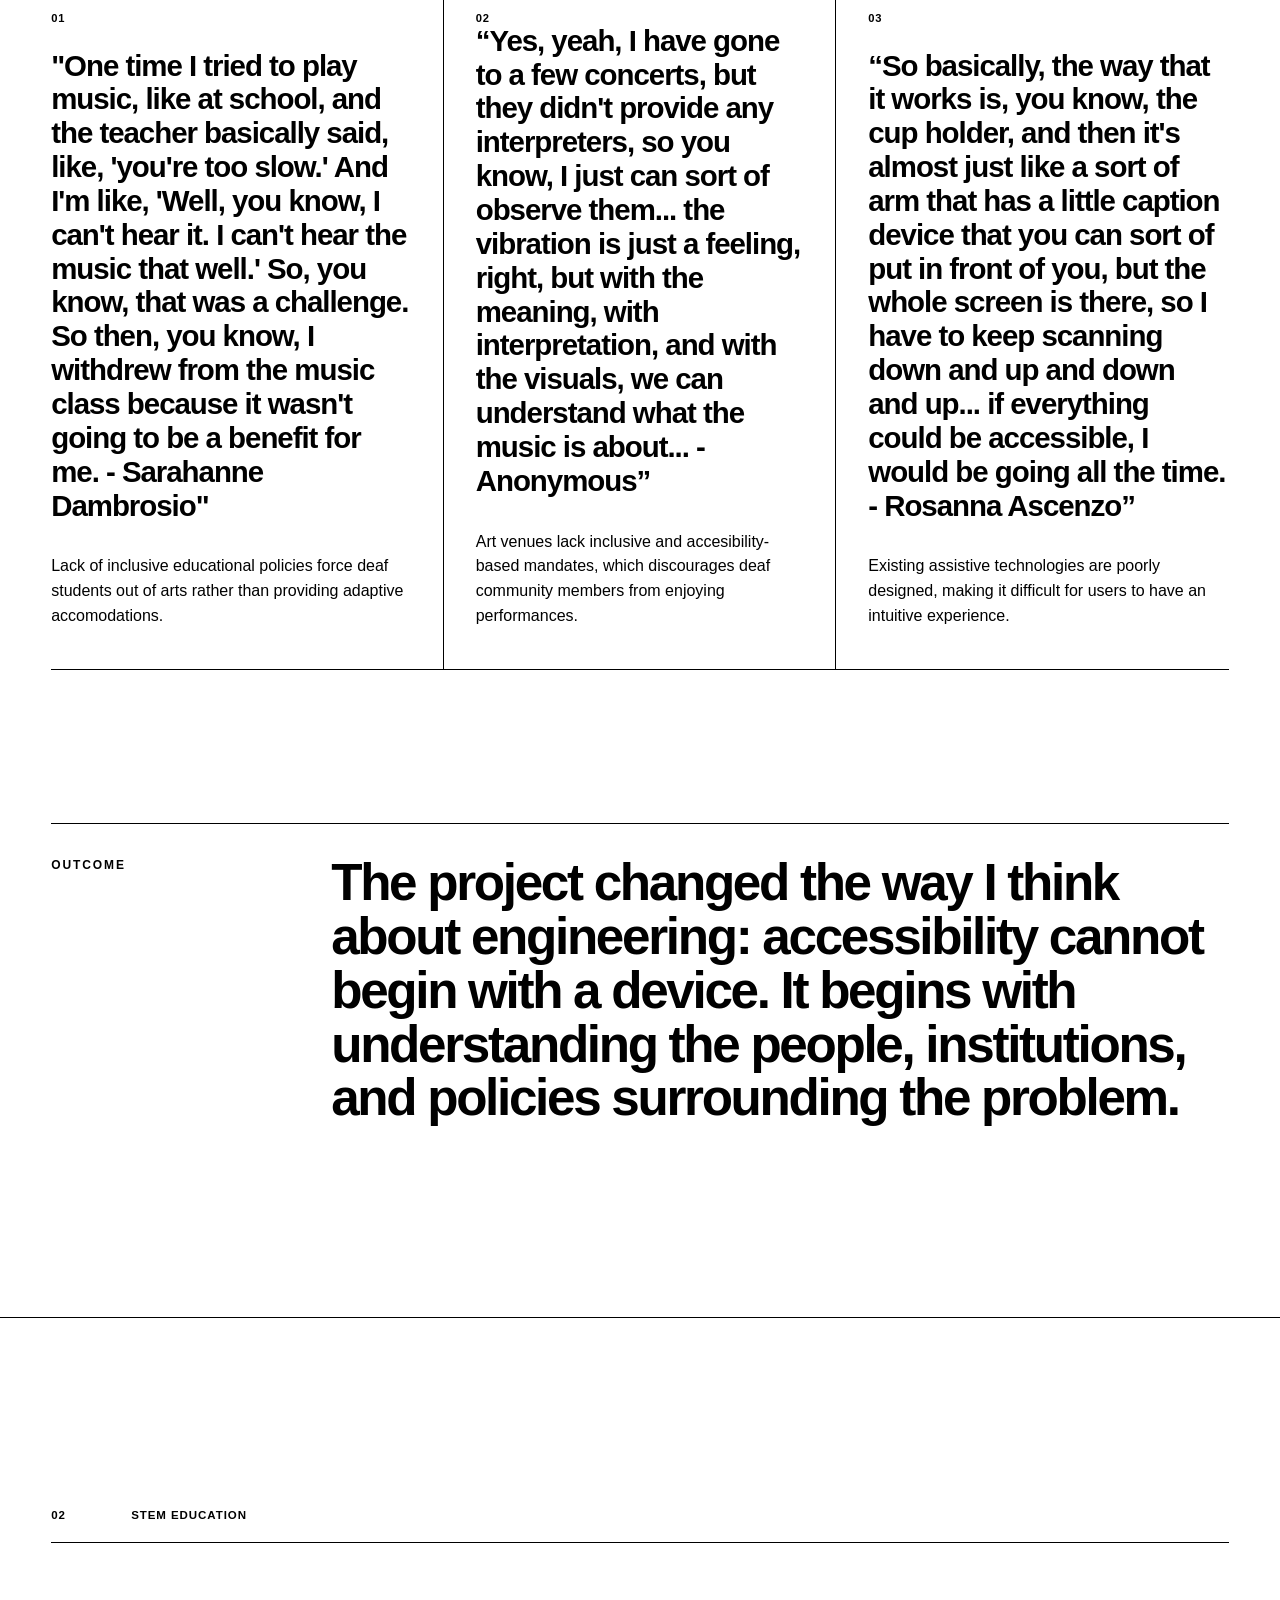
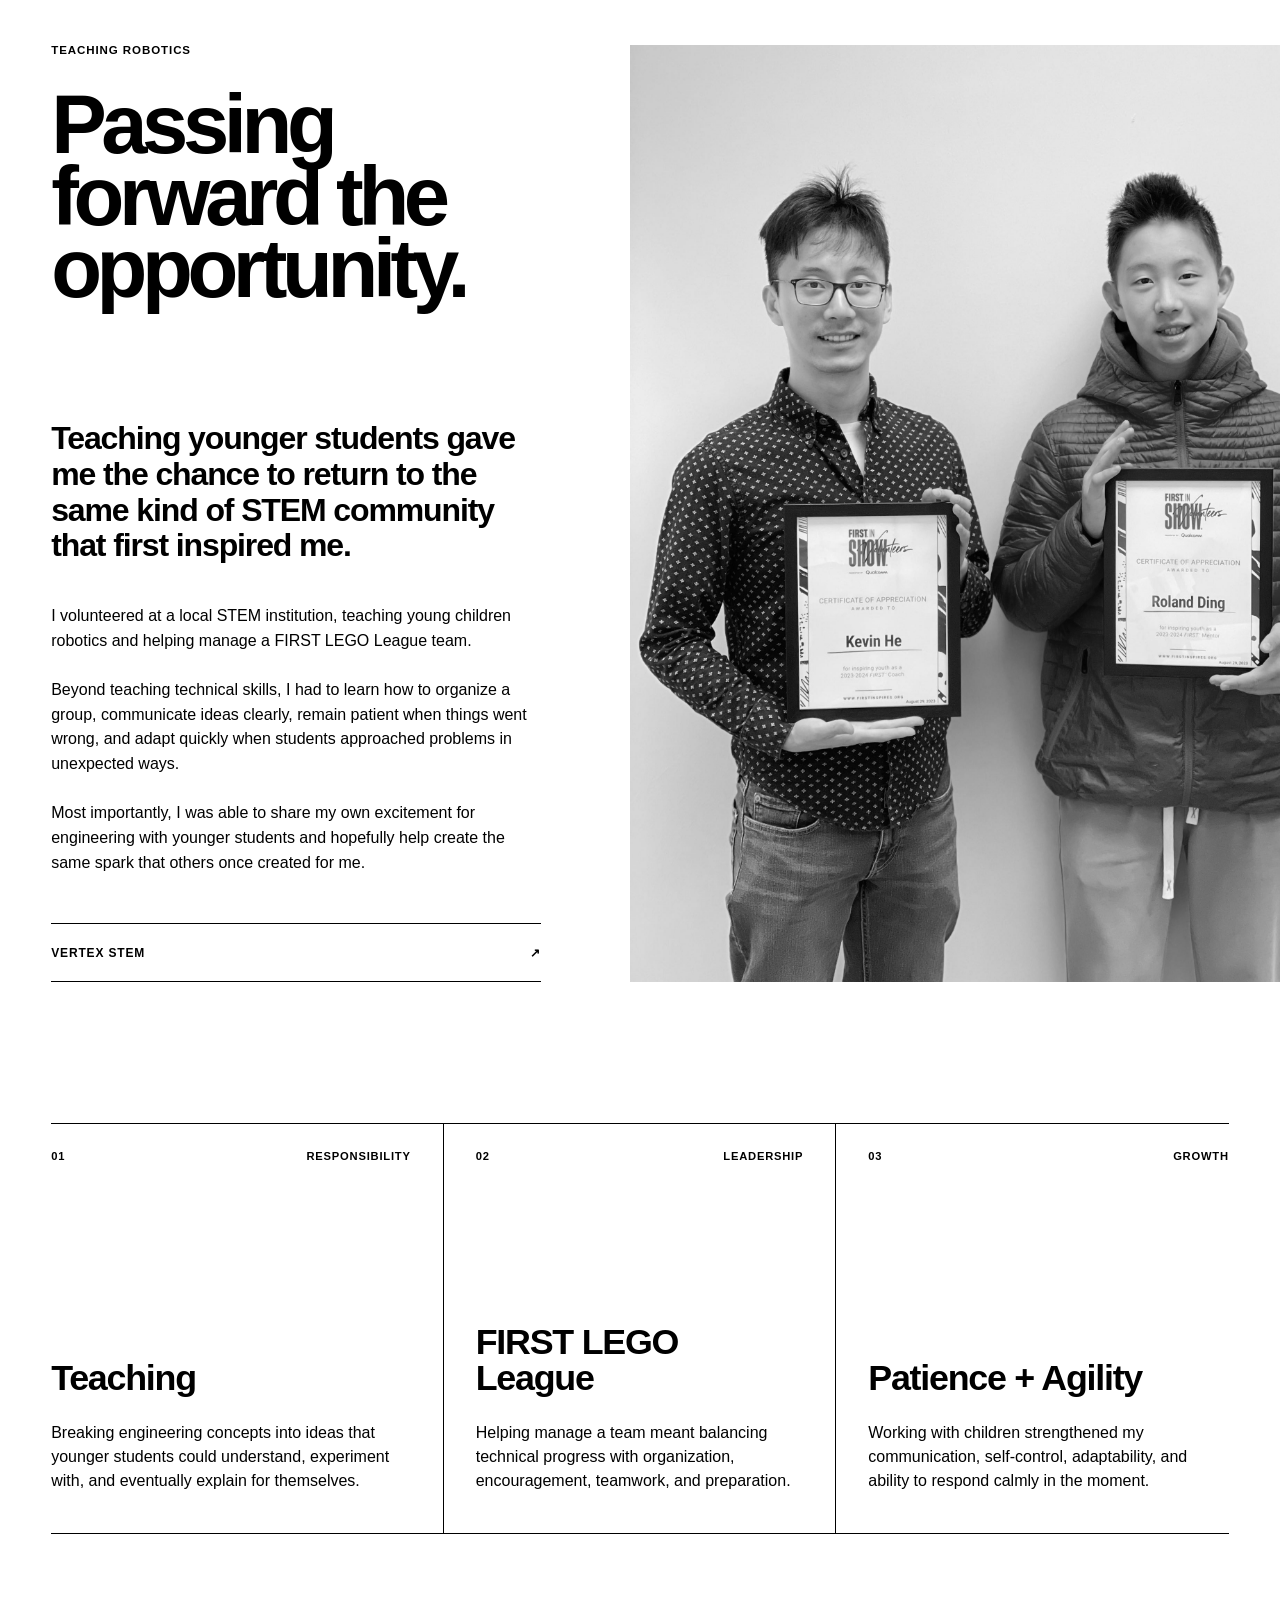
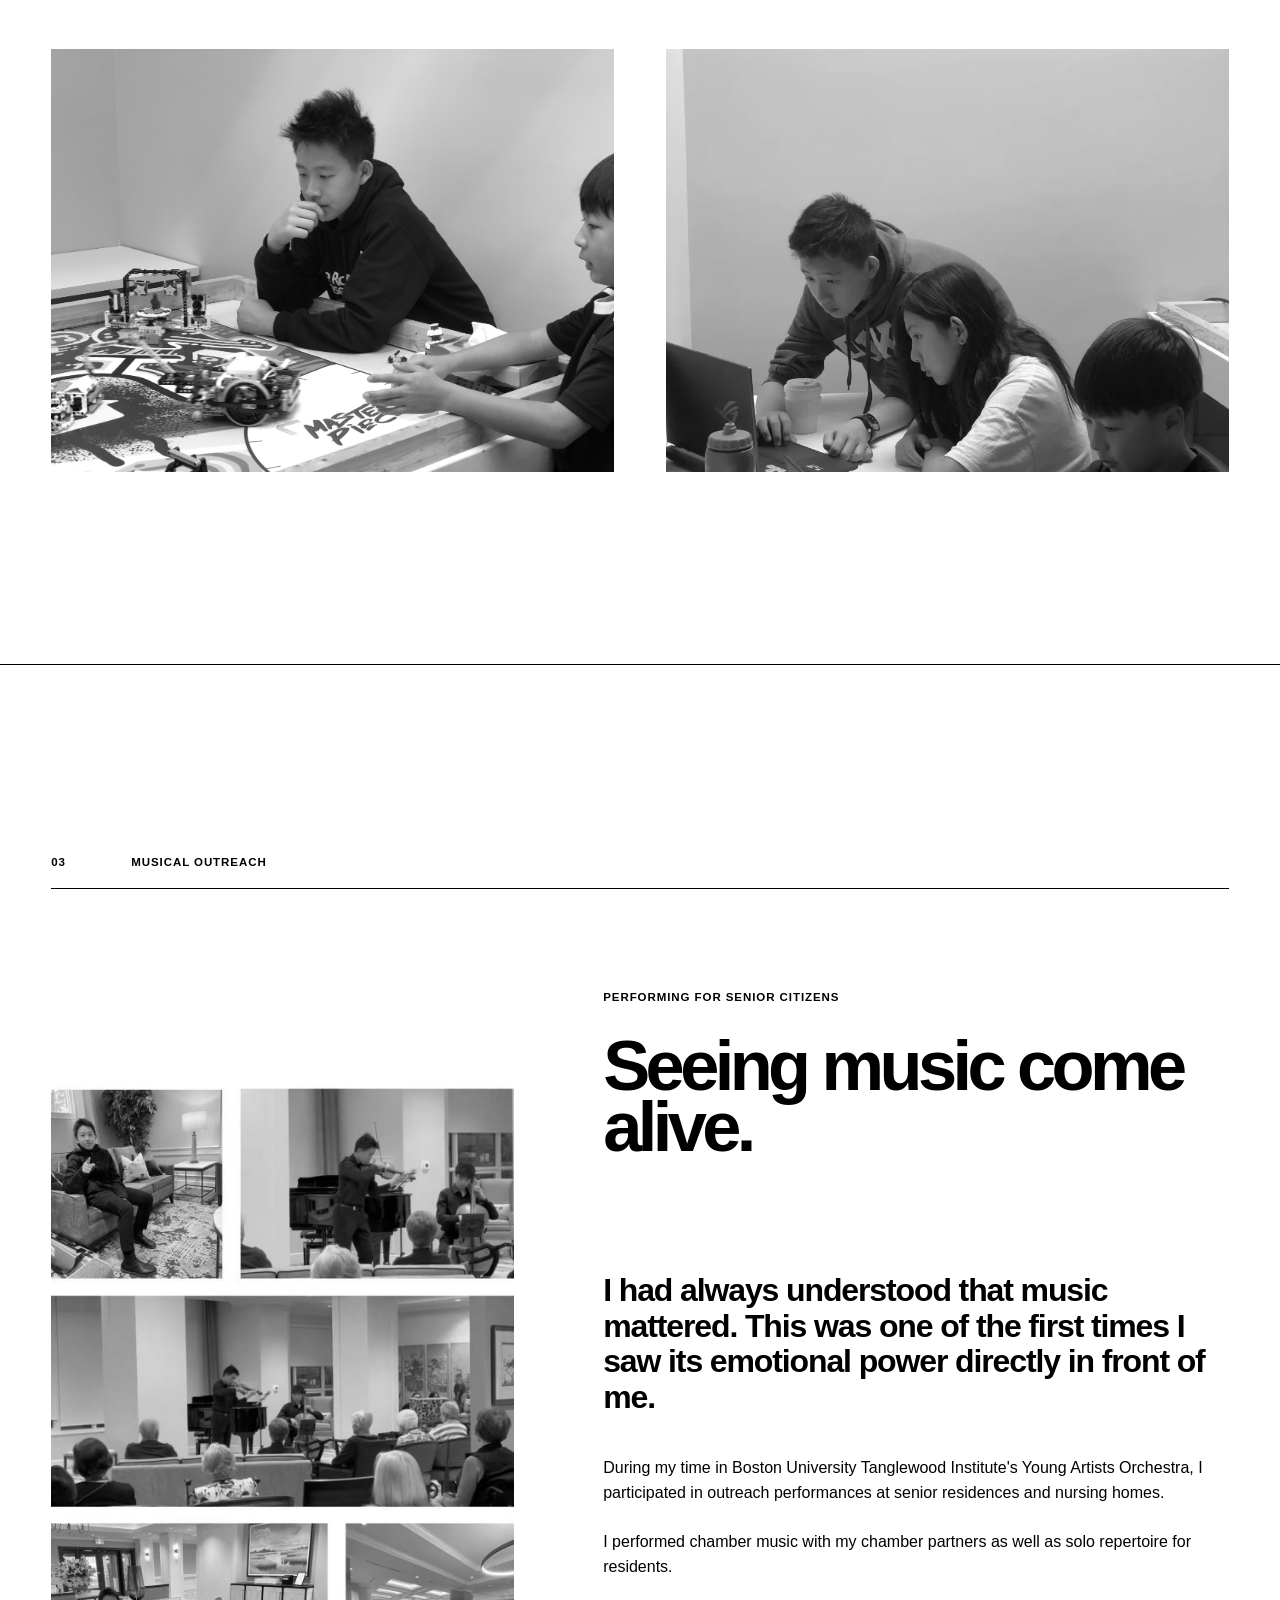
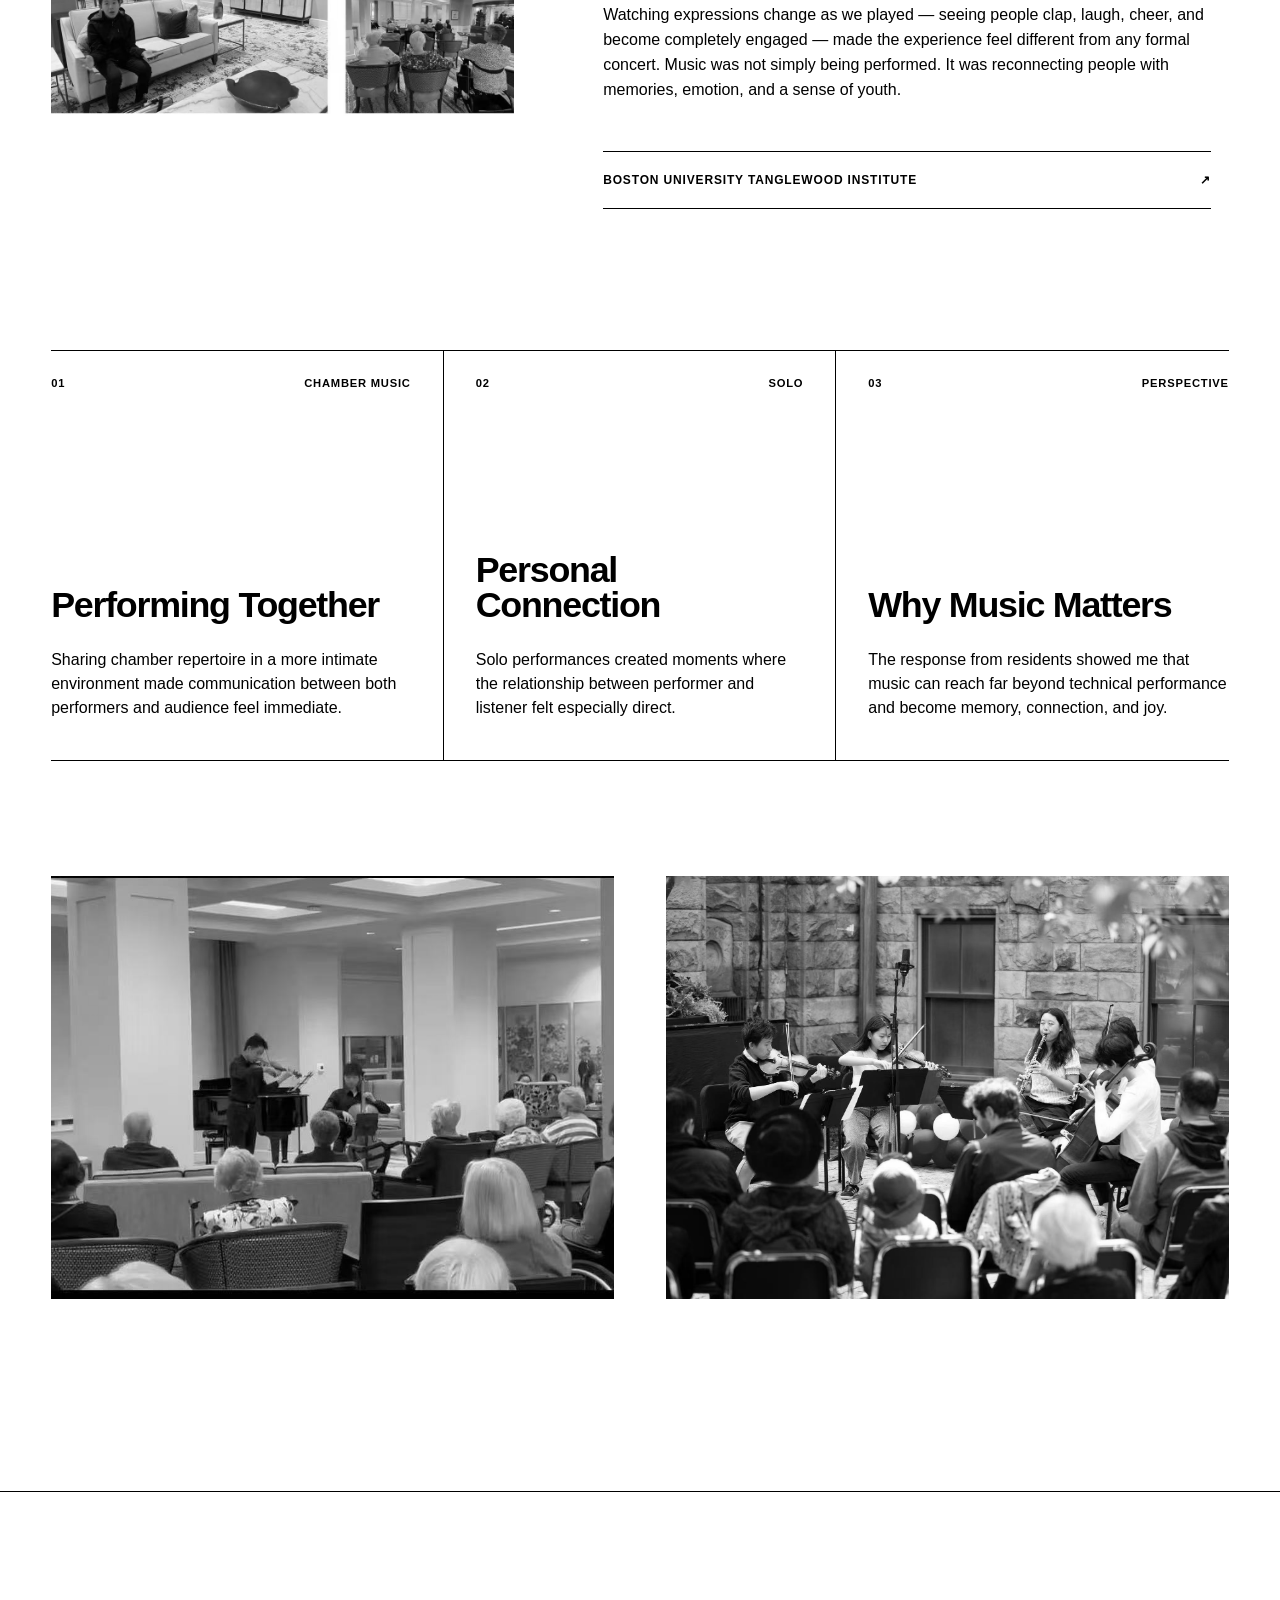
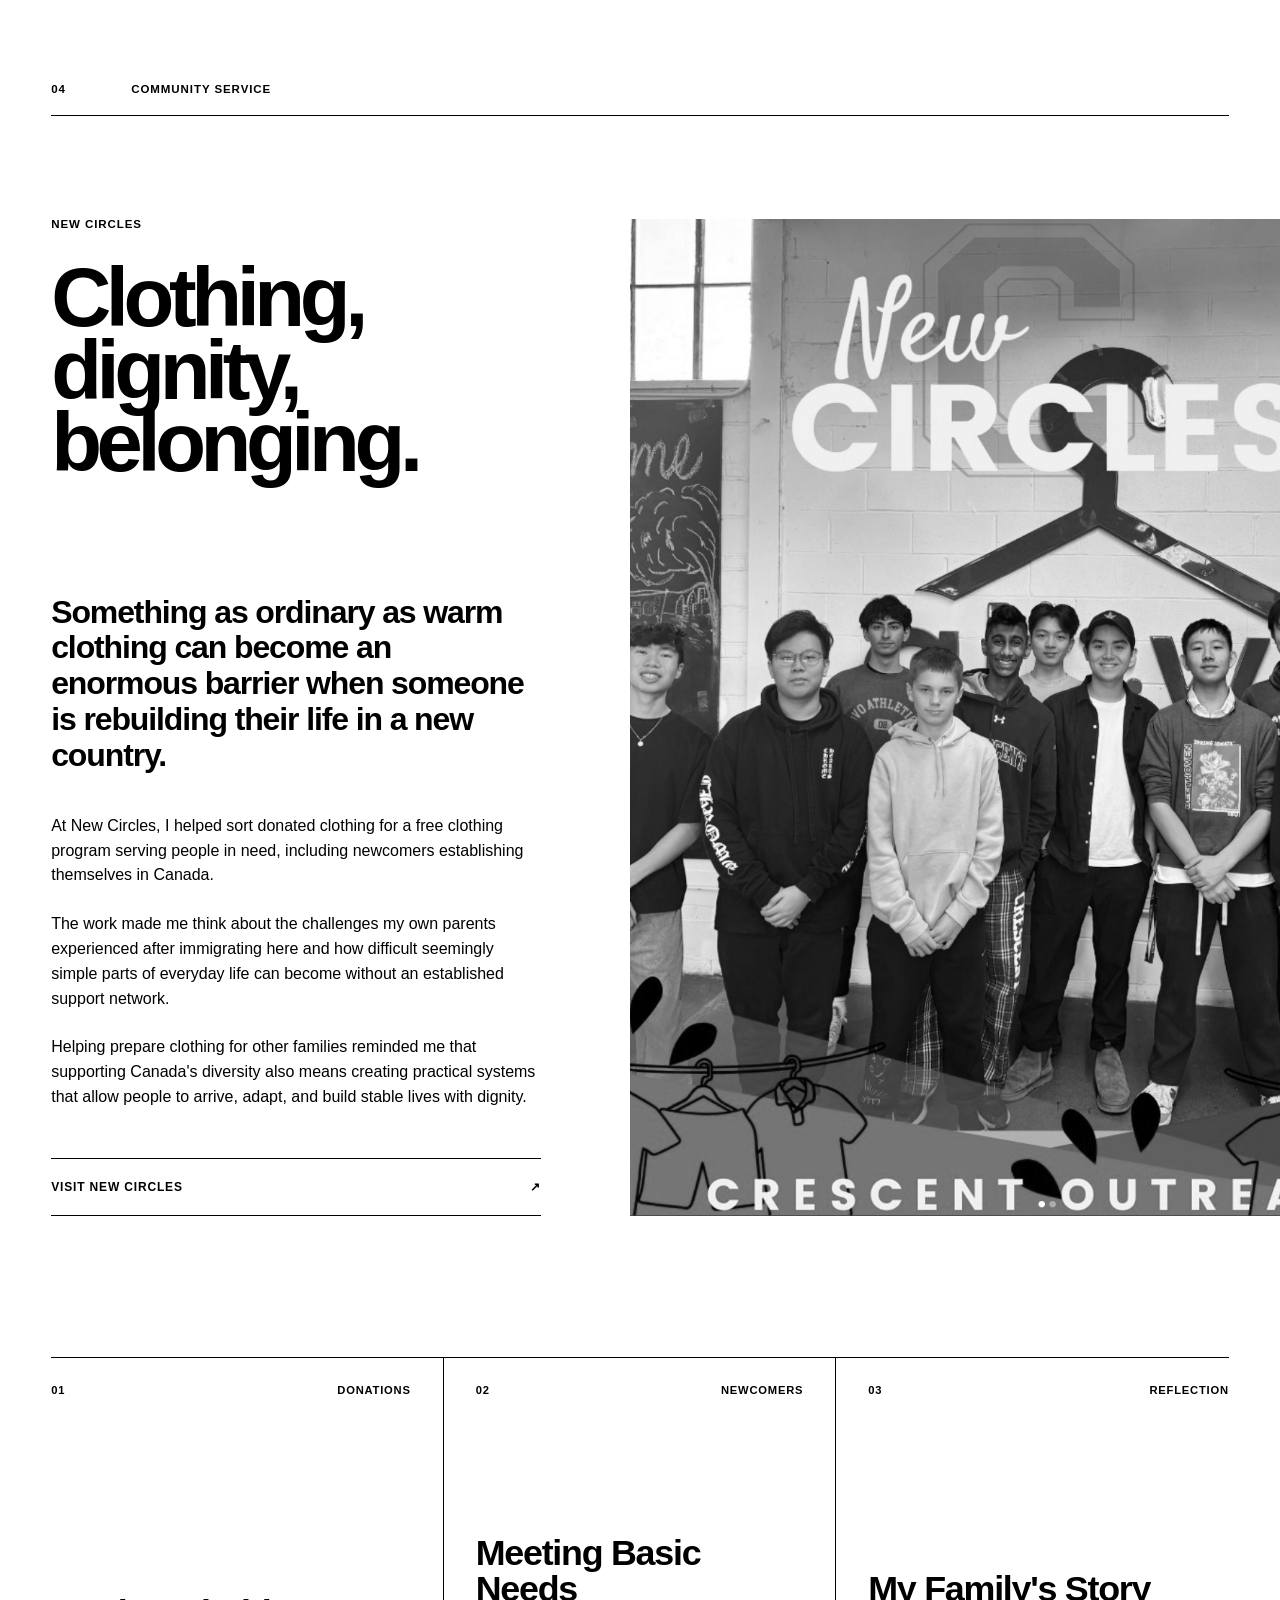
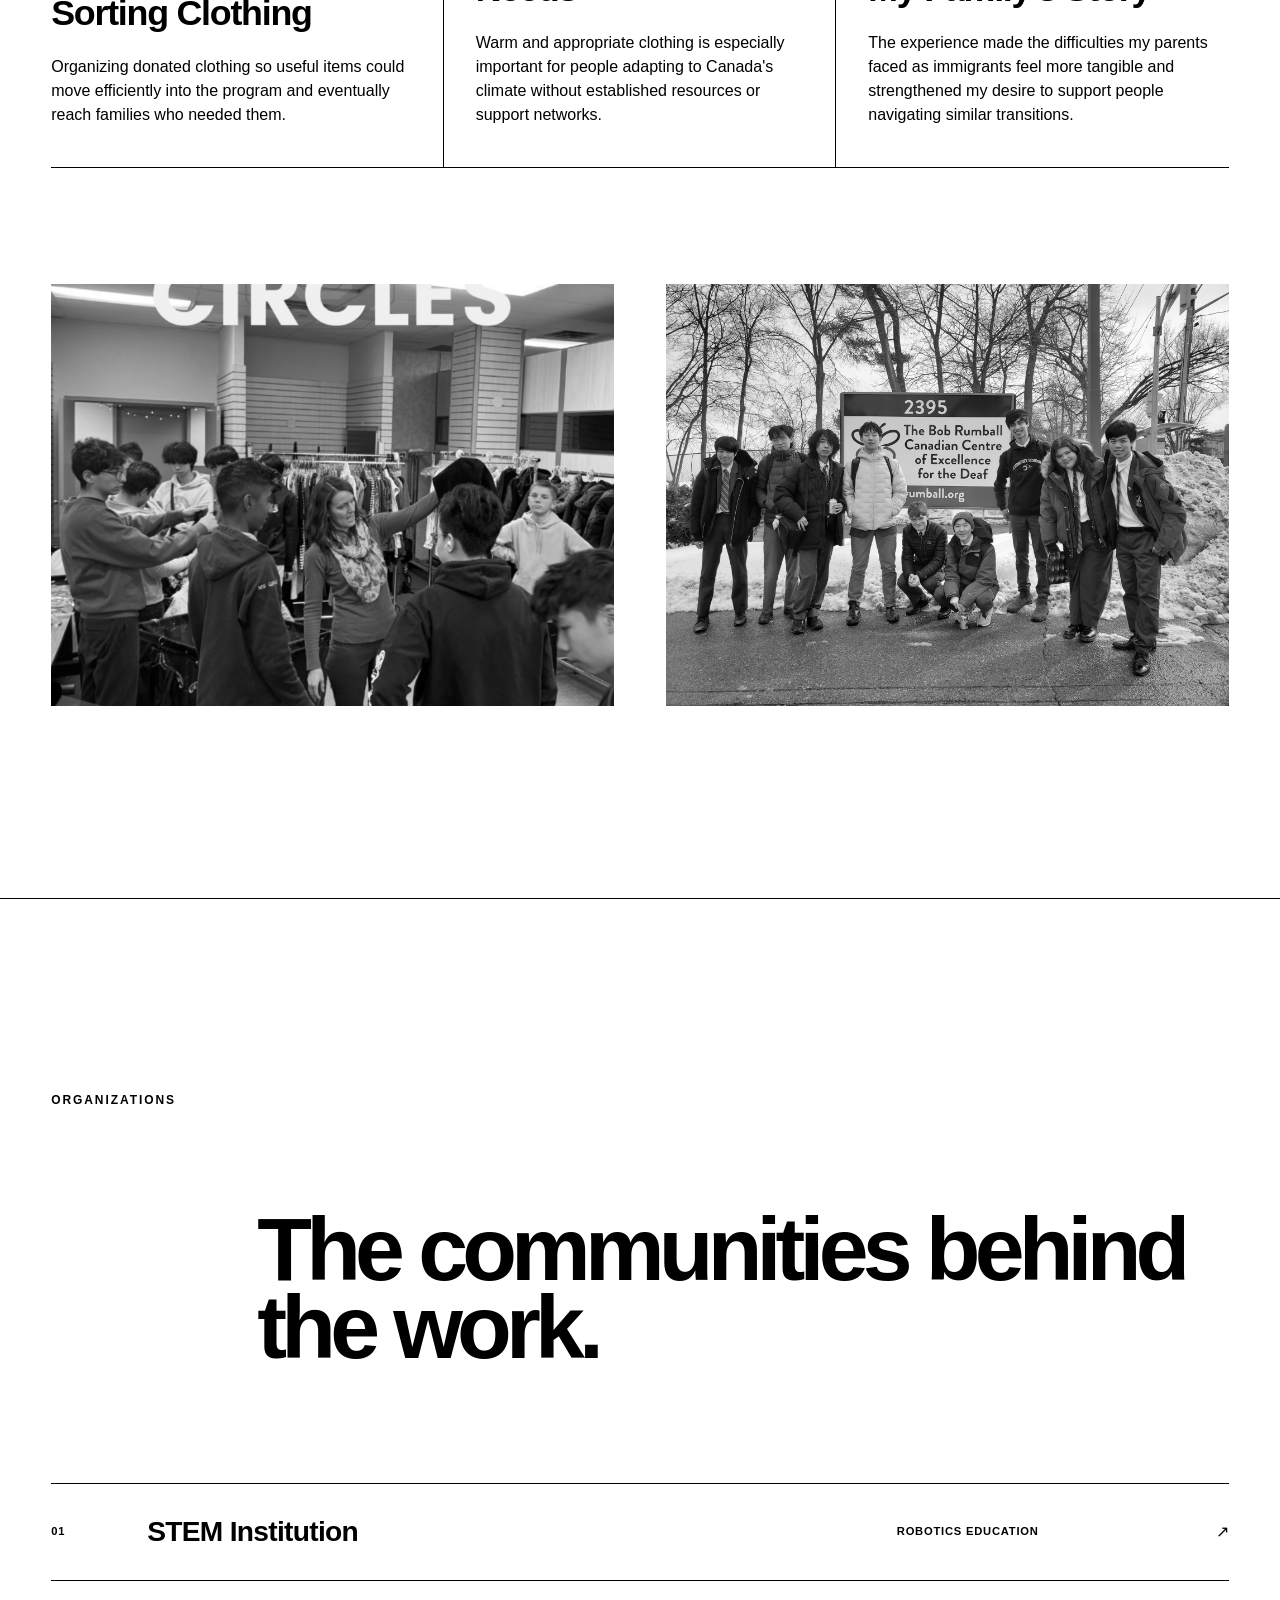
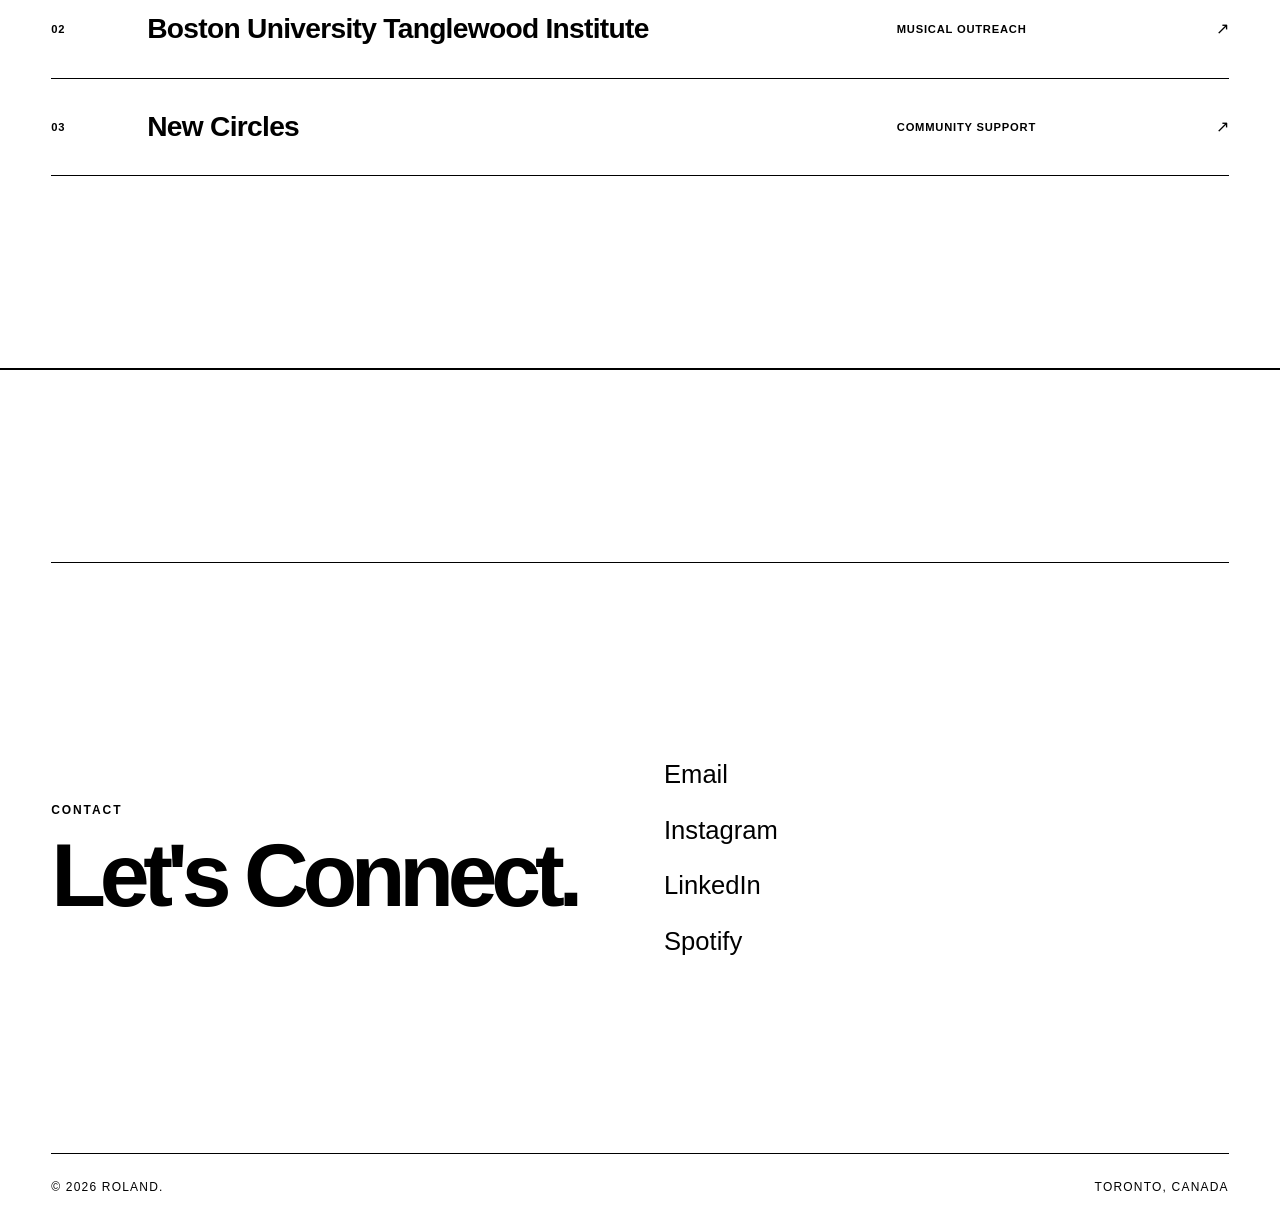
==== commit ea827d3f: "Final Commit" ====
--- a/community.html
+++ b/community.html
@@ -159,29 +159,19 @@
 
             <div class="community-oral-history-copy">
 
-                <p class="community-lead">
+                <p>
                     After prototyping my device for deaf music accessibility,
                     I interviewed members of the deaf community to understand their
                     experiences with music and the barriers they face in public spaces.
                 </p>
 
-
-                <p>
-                    With informed consent, I interviewed members of
-                    the deaf community about their experiences with
-                    music, accessibility, public spaces, and the
-                    systems intended to support them.
-                </p>
-
-
                 <p>
                     Their perspectives revealed problems that extended
-                    beyond individual technologies. Many barriers were
+                    beyond the abscence of technologies. Many barriers were
                     systemic — connected to institutional practices,
                     assumptions about accessibility, and gaps in
                     existing policy.
                 </p>
-
 
                 <p>
                     I compiled these interviews into an oral-history
@@ -253,13 +243,13 @@
         <div class="community-anecdotes-heading">
 
             <p class="section-label">
-                Selected Interview Insights
+                Selected Interview Insights(Translated from ASL)
             </p>
 
 
             <h3>
                 Three conversations
-                that shaped the project.
+                that re-shaped my understanding.
             </h3>
 
         </div>
@@ -279,26 +269,19 @@
                         01
                     </span>
 
-                    <span>
-                        Accessibility
-                    </span>
-
+                    
                 </div>
 
 
                 <div class="community-anecdote-content">
 
                     <p class="community-anecdote-quote">
-                        “[Replace this with a short real anecdote
-                        or insight from one of your interviews.]”
+                        "One time I tried to play music, like at school, and the teacher basically said, like, 'you're too slow.' And I'm like, 'Well, you know, I can't hear it. I can't hear the music that well.' So, you know, that was a challenge. So then, you know, I withdrew from the music class because it wasn't going to be a benefit for me. - Sarahanne Dambrosio"
                     </p>
 
 
                     <p>
-                        Add one or two sentences explaining what this
-                        experience revealed about accessibility in
-                        musical environments and why it mattered to
-                        your research.
+                        Lack of inclusive educational policies force deaf students out of arts rather than providing adaptive accomodations.
                     </p>
 
                 </div>
@@ -317,26 +300,18 @@
                         02
                     </span>
 
-                    <span>
-                        Policy
-                    </span>
-
                 </div>
 
 
                 <div class="community-anecdote-content">
 
                     <p class="community-anecdote-quote">
-                        “[Replace this with a second real interview
-                        anecdote concerning policy or institutional
-                        barriers.]”
+                        “Yes, yeah, I have gone to a few concerts, but they didn't provide any interpreters, so you know, I just can sort of observe them... the vibration is just a feeling, right, but with the meaning, with interpretation, and with the visuals, we can understand what the music is about... - Anonymous”
                     </p>
 
 
                     <p>
-                        Explain how this conversation helped you
-                        recognize that technological accessibility
-                        alone could not solve every problem.
+                        Art venues lack inclusive and accesibility-based mandates, which discourages deaf community members from enjoying performances.
                     </p>
 
                 </div>
@@ -354,26 +329,18 @@
                     <span>
                         03
                     </span>
-
-                    <span>
-                        Experience
-                    </span>
-
                 </div>
 
 
                 <div class="community-anecdote-content">
 
                     <p class="community-anecdote-quote">
-                        “[Replace this with a third real story,
-                        observation, or memorable interview moment.]”
+                        “So basically, the way that it works is, you know, the cup holder, and then it's almost just like a sort of arm that has a little caption device that you can sort of put in front of you, but the whole screen is there, so I have to keep scanning down and up and down and up... if everything could be accessible, I would be going all the time. - Rosanna Ascenzo”
                     </p>
 
 
                     <p>
-                        Explain how this perspective affected the
-                        solutions you ultimately proposed or changed
-                        the way you approached inclusive design.
+                        Existing assistive technologies are poorly designed, making it difficult for users to have an intuitive experience.
                     </p>
 
                 </div>
@@ -497,7 +464,7 @@
                             >
 
                                 <span>
-                                    Visit Organization
+                                    Vertex Stem
                                 </span>
 
                                 <span aria-hidden="true">
@@ -1225,7 +1192,9 @@
                          STEM institution's actual website -->
 
                     <a
-                        href="#"
+                        href="https://vertexstem.ca"
+                        target="_blank"
+                        rel="noopener noreferrer"
                         class="community-organization-row"
                     >
 
@@ -1309,169 +1278,68 @@
 
 
 
-        <!-- =================================================
-             PHOTO GALLERY
-        ================================================== -->
-
-        <section
-            class="community-gallery section-reveal"
-            aria-labelledby="community-gallery-title"
-        >
-
-            <div class="content-container">
-
-
-                <div class="community-gallery-heading">
-
-                    <p class="section-label">
-                        Selected Moments
-                    </p>
-
-
-                    <h2 id="community-gallery-title">
-                        Community,
-                        in practice.
-                    </h2>
-
-                </div>
-
-
-
-                <div class="community-gallery-grid">
-
-
-                    <figure
-                        class="
-                            community-gallery-item
-                            community-gallery-item--large
-                        "
-                    >
-
-                        <img
-                            src="images/community-gallery-01.jpg"
-                            alt="Community volunteering moment"
-                            loading="lazy"
-                        >
-
-                    </figure>
-
-
-
-                    <figure class="community-gallery-item">
-
-                        <img
-                            src="images/community-gallery-02.jpg"
-                            alt="Community volunteering moment"
-                            loading="lazy"
-                        >
-
-                    </figure>
-
-
-
-                    <figure class="community-gallery-item">
-
-                        <img
-                            src="images/community-gallery-03.jpg"
-                            alt="Community volunteering moment"
-                            loading="lazy"
-                        >
-
-                    </figure>
-
-
-
-                    <figure class="community-gallery-item">
-
-                        <img
-                            src="images/community-gallery-04.jpg"
-                            alt="Community volunteering moment"
-                            loading="lazy"
-                        >
-
-                    </figure>
-
-
-
-                    <figure class="community-gallery-item">
-
-                        <img
-                            src="images/community-gallery-05.jpg"
-                            alt="Community volunteering moment"
-                            loading="lazy"
-                        >
-
-                    </figure>
-
-                </div>
-
-            </div>
-
-        </section>
-
-    </main>
-
-
-
     <!-- =====================================================
          SAME SHARED FOOTER
     ====================================================== -->
 
-    <footer class="site-footer">
+     <footer class="site-footer">
 
         <div class="content-container">
 
 
-            <div class="contact-section section-reveal">
-
-                <p class="section-label">
-                    Contact
-                </p>
-
-
-                <h2>
-                    Let's Connect.
-                </h2>
+            <!-- =============================================
+             FOOTER GALLERY
+        ============================================== -->
+
+
+
+           <!-- =================================================
+                 CONTACT
+                 ================================================= -->
+            <section class="contact-section" aria-labelledby="contact-heading">
+
+                <div>
+
+                    <p class="section-label">
+                        Contact
+                    </p>
+
+                    <h2 id="contact-heading">
+                        Let's Connect.
+                    </h2>
+
+                </div>
 
 
                 <div class="contact-links">
 
-                    <a
-                        href="mailto:your@email.com"
-                        class="contact-link"
-                    >
+                    <a href="mailto:rolandding1007@gmail.com" class="contact-link">
                         Email
                     </a>
 
-
-                    <a
-                        href="#"
-                        class="contact-link"
-                    >
+                    <a href="https://www.instagram.com/_r014nd_/" target="_blank" rel="noopener noreferrer"
+                        class="contact-link">
                         Instagram
                     </a>
 
-
-                    <a
-                        href="#"
-                        class="contact-link"
-                    >
+                    <a href="https://www.linkedin.com/in/roland-ding-085025352/" target="_blank"
+                        rel="noopener noreferrer" class="contact-link">
                         LinkedIn
                     </a>
 
-
-                    <a
-                        href="#"
-                        class="contact-link"
-                    >
+                    <a href="https://open.spotify.com/artist/5dKHX4kZrWJDdj8Nybg2la?si=z5fyQTNGR42-eQhkdFoxZQ"
+                        target="_blank" rel="noopener noreferrer" class="contact-link">
                         Spotify
                     </a>
 
                 </div>
 
-            </div>
-
-
+            </section>
+
+
+            <!-- =============================================
+             FOOTER BOTTOM
+        ============================================== -->
 
             <div class="footer-bottom">
 
--- a/styles.css
+++ b/styles.css
@@ -4711,8 +4711,23 @@
  */
 .community-feature-grid--reverse {
     grid-template-columns:
-        minmax(0, 1.1fr)
-        minmax(0, .9fr);
+        minmax(0, 0.85fr)
+        minmax(0, 1.15fr);
+}
+.community-feature-grid--reverse .community-feature-copy,
+.community-feature-grid--reverse .community-feature-media {
+    min-width: 0;
+    width: 100%;
+}
+
+.community-feature-grid--reverse .community-feature-copy h2 {
+    max-width: 100%;
+
+    font-size:
+        clamp(3.2rem, 5.5vw, 6.5rem);
+
+    overflow-wrap: normal;
+    word-break: normal;
 }
 
 
@@ -5817,4 +5832,914 @@
             clamp(1.8rem, 9vw, 3rem);
     }
 
+}
+
+/* ==========================================================
+   WRITING PAGE
+========================================================== */
+
+.writing-page {
+    background: var(--color-background);
+    color: var(--color-foreground);
+    overflow-x: hidden;
+}
+
+.writing-main {
+    width: 100%;
+}
+
+
+/* ==========================================================
+   IMAGES — GRAYSCALE → COLOUR
+========================================================== */
+
+.writing-page img {
+    display: block;
+
+    width: 100%;
+    height: 100%;
+
+    object-fit: cover;
+
+    filter: grayscale(100%);
+
+    transition:
+        transform var(--transition-slow),
+        filter var(--transition-medium);
+}
+
+.writing-team-image:hover img,
+.writing-secondary-image:hover img,
+.writing-creative-image:hover img {
+    transform: scale(1.015);
+    filter: grayscale(0%);
+}
+
+
+/* ==========================================================
+   HERO
+========================================================== */
+
+.writing-hero {
+    min-height: 100svh;
+
+    display: flex;
+    align-items: flex-end;
+
+    padding:
+        clamp(9rem, 16vh, 13rem)
+        0
+        clamp(4rem, 7vw, 7rem);
+
+    border-bottom:
+        1px solid
+        var(--color-border);
+}
+
+.writing-hero-grid {
+    display: grid;
+
+    grid-template-columns:
+        minmax(0, 1.45fr)
+        minmax(18rem, .55fr);
+
+    gap:
+        clamp(4rem, 9vw, 10rem);
+
+    align-items: end;
+
+    margin-top:
+        clamp(4rem, 8vw, 8rem);
+}
+
+.writing-hero h1 {
+    margin: 0;
+
+    font-family: var(--font-main);
+
+    font-size:
+        clamp(4.2rem, 9vw, 10rem);
+
+    font-weight: 800;
+
+    line-height: .84;
+
+    letter-spacing: -.07em;
+}
+
+.writing-hero-copy {
+    max-width: 31rem;
+}
+
+.writing-hero-copy p {
+    margin:
+        0
+        0
+        1.5rem;
+
+    font-size:
+        clamp(1rem, 1.35vw, 1.3rem);
+
+    line-height: 1.5;
+}
+
+
+/* ==========================================================
+   PUBLICATION SECTION
+========================================================== */
+
+.writing-publication {
+    padding:
+        var(--section-spacing)
+        0;
+
+    border-bottom:
+        1px solid
+        var(--color-border);
+}
+
+.writing-section-header {
+    display: grid;
+
+    grid-template-columns:
+        4rem
+        1fr;
+
+    gap: 1rem;
+
+    padding-bottom: 1.25rem;
+
+    border-bottom:
+        1px solid
+        var(--color-border);
+
+    font-size: .72rem;
+
+    font-weight: 600;
+
+    letter-spacing: .08em;
+
+    text-transform: uppercase;
+}
+
+
+/* ==========================================================
+   PRIMARY PAPER HEADING
+========================================================== */
+
+.writing-publication-heading {
+    margin-top:
+        clamp(5rem, 9vw, 9rem);
+}
+
+.writing-kicker {
+    margin:
+        0
+        0
+        2rem;
+
+    font-size: .72rem;
+
+    font-weight: 600;
+
+    letter-spacing: .08em;
+
+    text-transform: uppercase;
+}
+
+.writing-publication-heading h2 {
+    max-width: 90rem;
+
+    margin: 0;
+
+    font-family: var(--font-main);
+
+    font-size:
+        clamp(4rem, 8vw, 9rem);
+
+    font-weight: 800;
+
+    line-height: .85;
+
+    letter-spacing: -.07em;
+}
+
+
+/* ==========================================================
+   TEAM PHOTO
+========================================================== */
+
+.writing-team-image {
+    margin:
+        clamp(6rem, 10vw, 10rem)
+        0
+        0;
+
+    overflow: hidden;
+
+    aspect-ratio: 16 / 8;
+
+    background: #e9e9e9;
+}
+
+
+/* ==========================================================
+   PUBLICATION META
+========================================================== */
+
+.writing-publication-meta {
+    display: grid;
+
+    grid-template-columns:
+        repeat(4, minmax(0, 1fr));
+
+    margin-top: 1px;
+
+    border-top:
+        1px solid
+        var(--color-border);
+
+    border-bottom:
+        1px solid
+        var(--color-border);
+}
+
+.writing-publication-meta > div {
+    min-width: 0;
+
+    padding:
+        1.5rem
+        1.5rem
+        1.5rem
+        0;
+}
+
+.writing-publication-meta > div:not(:last-child) {
+    border-right:
+        1px solid
+        var(--color-border);
+}
+
+.writing-publication-meta > div:not(:first-child) {
+    padding-left: 1.5rem;
+}
+
+.writing-publication-meta span {
+    display: block;
+
+    line-height: 1.4;
+}
+
+.writing-meta-label {
+    margin-bottom: 1rem;
+
+    font-size: .68rem;
+
+    font-weight: 600;
+
+    letter-spacing: .08em;
+
+    text-transform: uppercase;
+}
+
+
+/* ==========================================================
+   PAPER READER / METHODOLOGY GRID
+========================================================== */
+
+.writing-research-grid {
+    display: grid;
+
+    grid-template-columns:
+        minmax(0, 1.05fr)
+        minmax(0, .95fr);
+
+    gap:
+        clamp(4rem, 8vw, 9rem);
+
+    align-items: stretch;
+
+    margin-top:
+        clamp(7rem, 12vw, 12rem);
+}
+
+
+/* ==========================================================
+   INTERACTIVE PDF READER
+========================================================== */
+
+.writing-reader-column {
+    min-width: 0;
+    height: 100%;
+}
+
+
+.writing-reader-shell {
+    width: 100%;
+    height: 100%;
+
+    display: flex;
+    flex-direction: column;
+
+    overflow: hidden;
+
+    border:
+        1px solid
+        var(--color-border);
+
+    background: #f2f2f2;
+}
+
+
+.writing-reader-header {
+    display: flex;
+
+    align-items: center;
+    justify-content: space-between;
+
+    min-height: 4rem;
+
+    padding:
+        0
+        1.25rem;
+
+    border-bottom:
+        1px solid
+        var(--color-border);
+
+    background:
+        var(--color-background);
+}
+
+.writing-reader-header > div {
+    display: flex;
+
+    gap: 1.5rem;
+
+    align-items: center;
+}
+
+.writing-reader-label,
+.writing-reader-status {
+    font-size: .68rem;
+
+    font-weight: 600;
+
+    letter-spacing: .08em;
+
+    text-transform: uppercase;
+}
+
+.writing-reader-status {
+    color: var(--color-muted);
+}
+
+.writing-reader-header a {
+    color: var(--color-foreground);
+
+    font-size: 1.2rem;
+
+    text-decoration: none;
+}
+
+.writing-paper-frame {
+    display: block;
+
+    width: 100%;
+
+    /* THIS MAKES THE READER FILL THE VERTICAL SPACE */
+    flex: 1;
+
+    min-height: 900px;
+
+    border: 0;
+
+    background: #dadada;
+}
+
+.writing-reader-fallback {
+    display: flex;
+
+    justify-content: space-between;
+
+    gap: 2rem;
+
+    padding: 1rem 1.25rem;
+
+    border-top:
+        1px solid
+        var(--color-border);
+
+    background:
+        var(--color-background);
+
+    font-size: .72rem;
+}
+
+.writing-reader-fallback a {
+    color: var(--color-foreground);
+
+    font-weight: 600;
+
+    text-decoration: none;
+}
+
+
+/* ==========================================================
+   METHODOLOGY
+========================================================== */
+
+.writing-methodology {
+    min-width: 0;
+}
+
+.writing-methodology h3 {
+    margin:
+        clamp(3rem, 6vw, 6rem)
+        0
+        clamp(3rem, 5vw, 5rem);
+
+    font-family: var(--font-main);
+
+    font-size:
+        clamp(3rem, 5.5vw, 6rem);
+
+    font-weight: 800;
+
+    line-height: .88;
+
+    letter-spacing: -.06em;
+}
+
+.writing-methodology > p {
+    max-width: 40rem;
+
+    margin:
+        0
+        0
+        1.5rem;
+
+    font-size:
+        clamp(1rem, 1.2vw, 1.2rem);
+
+    line-height: 1.55;
+}
+
+.writing-methodology .writing-methodology-lead {
+    margin-bottom: 2.5rem;
+
+    font-size:
+        clamp(1.5rem, 2.4vw, 2.6rem);
+
+    font-weight: 600;
+
+    line-height: 1.14;
+
+    letter-spacing: -.035em;
+}
+
+
+/* ==========================================================
+   METHODOLOGY CARDS
+========================================================== */
+
+.writing-method-cards {
+    margin-top:
+        clamp(4rem, 7vw, 7rem);
+
+    border-top:
+        1px solid
+        var(--color-border);
+}
+
+.writing-method-card {
+    padding:
+        1.5rem
+        0
+        2.5rem;
+
+    border-bottom:
+        1px solid
+        var(--color-border);
+}
+
+.writing-method-card-meta {
+    display: flex;
+
+    justify-content: space-between;
+
+    margin-bottom: 4rem;
+
+    font-size: .68rem;
+
+    font-weight: 600;
+
+    letter-spacing: .07em;
+
+    text-transform: uppercase;
+}
+
+.writing-method-card h4 {
+    margin:
+        0
+        0
+        1.2rem;
+
+    font-size:
+        clamp(1.5rem, 2.4vw, 2.5rem);
+
+    font-weight: 700;
+
+    letter-spacing: -.03em;
+}
+
+.writing-method-card p {
+    max-width: 32rem;
+
+    margin: 0;
+
+    font-size: 1rem;
+
+    line-height: 1.5;
+}
+
+
+/* ==========================================================
+   PUBLICATION LINK
+========================================================== */
+
+.writing-publication-link {
+    display: flex;
+
+    align-items: center;
+    justify-content: space-between;
+
+    width: 100%;
+
+    margin-top: 3rem;
+
+    padding:
+        1.2rem
+        0;
+
+    border-top:
+        1px solid
+        var(--color-border);
+
+    border-bottom:
+        1px solid
+        var(--color-border);
+
+    color: var(--color-foreground);
+
+    font-size: .75rem;
+
+    font-weight: 600;
+
+    letter-spacing: .07em;
+
+    text-transform: uppercase;
+
+    text-decoration: none;
+
+    transition:
+        padding var(--transition-fast),
+        background var(--transition-fast),
+        color var(--transition-fast);
+}
+
+.writing-publication-link:hover {
+    padding-left: 1rem;
+    padding-right: 1rem;
+
+    background:
+        var(--color-foreground);
+
+    color:
+        var(--color-background);
+}
+
+
+/* ==========================================================
+   SECONDARY PUBLICATIONS
+========================================================== */
+
+.writing-secondary-grid,
+.writing-creative-grid {
+    display: grid;
+
+    grid-template-columns:
+        minmax(0, 1fr)
+        minmax(0, 1fr);
+
+    gap:
+        clamp(4rem, 8vw, 9rem);
+
+    align-items: start;
+
+    margin-top:
+        clamp(5rem, 9vw, 9rem);
+}
+
+.writing-secondary-copy,
+.writing-creative-copy {
+    min-width: 0;
+}
+
+.writing-secondary-copy h2,
+.writing-creative-copy h2 {
+    max-width: 100%;
+
+    margin: 0;
+
+    font-family: var(--font-main);
+
+    font-size:
+        clamp(3.3rem, 6vw, 7rem);
+
+    font-weight: 800;
+
+    line-height: .87;
+
+    letter-spacing: -.06em;
+}
+
+.writing-secondary-body,
+.writing-creative-description {
+    max-width: 39rem;
+
+    margin-top:
+        clamp(5rem, 8vw, 8rem);
+}
+
+.writing-secondary-body p,
+.writing-creative-description p {
+    margin:
+        0
+        0
+        1.5rem;
+
+    font-size:
+        clamp(1rem, 1.2vw, 1.2rem);
+
+    line-height: 1.55;
+}
+
+.writing-secondary-lead {
+    margin-bottom: 2.5rem !important;
+
+    font-size:
+        clamp(1.5rem, 2.3vw, 2.5rem) !important;
+
+    font-weight: 600;
+
+    line-height: 1.15 !important;
+
+    letter-spacing: -.035em;
+}
+
+.writing-secondary-image,
+.writing-creative-image {
+    margin: 0;
+
+    overflow: hidden;
+
+    aspect-ratio: 4 / 5;
+
+    background: #e9e9e9;
+}
+
+
+/* ==========================================================
+   RESEARCH PROCESS
+========================================================== */
+
+.writing-process-grid {
+    display: grid;
+
+    grid-template-columns:
+        repeat(3, minmax(0, 1fr));
+
+    margin-top:
+        clamp(7rem, 12vw, 12rem);
+
+    border-top:
+        1px solid
+        var(--color-border);
+
+    border-bottom:
+        1px solid
+        var(--color-border);
+}
+
+.writing-process-card {
+    min-height: 25rem;
+
+    display: flex;
+
+    flex-direction: column;
+
+    padding:
+        1.5rem
+        2rem
+        2.5rem;
+}
+
+.writing-process-card:first-child {
+    padding-left: 0;
+}
+
+.writing-process-card:last-child {
+    padding-right: 0;
+}
+
+.writing-process-card:not(:last-child) {
+    border-right:
+        1px solid
+        var(--color-border);
+}
+
+.writing-process-card > span {
+    margin-bottom: auto;
+
+    font-size: .7rem;
+
+    font-weight: 600;
+}
+
+.writing-process-card h3 {
+    margin:
+        5rem
+        0
+        1.5rem;
+
+    font-size:
+        clamp(1.6rem, 2.7vw, 3rem);
+
+    font-weight: 700;
+
+    letter-spacing: -.035em;
+}
+
+.writing-process-card p {
+    margin: 0;
+
+    line-height: 1.5;
+}
+
+
+/* ==========================================================
+   TABLET
+========================================================== */
+
+@media (max-width: 900px) {
+
+    .writing-hero-grid,
+    .writing-research-grid,
+    .writing-secondary-grid,
+    .writing-creative-grid {
+        grid-template-columns: 1fr;
+    }
+
+    .writing-reader-shell {
+        position: relative;
+        top: auto;
+    }
+
+    .writing-paper-frame {
+        height: 70vh;
+    }
+
+    .writing-publication-meta {
+        grid-template-columns:
+            repeat(2, minmax(0, 1fr));
+    }
+
+    .writing-publication-meta > div:nth-child(2) {
+        border-right: 0;
+    }
+
+    .writing-publication-meta > div:nth-child(3) {
+        border-top:
+            1px solid
+            var(--color-border);
+
+        padding-left: 0;
+    }
+
+    .writing-publication-meta > div:nth-child(4) {
+        border-top:
+            1px solid
+            var(--color-border);
+    }
+
+    .writing-process-grid {
+        grid-template-columns: 1fr;
+    }
+
+    .writing-process-card,
+    .writing-process-card:first-child,
+    .writing-process-card:last-child {
+        min-height: auto;
+
+        padding:
+            1.75rem
+            0
+            3rem;
+    }
+
+    .writing-process-card:not(:last-child) {
+        border-right: 0;
+
+        border-bottom:
+            1px solid
+            var(--color-border);
+    }
+
+}
+
+
+/* ==========================================================
+   MOBILE
+========================================================== */
+
+@media (max-width: 600px) {
+
+    .writing-hero h1 {
+        font-size:
+            clamp(3.7rem, 17vw, 6rem);
+    }
+
+    .writing-publication-heading h2 {
+        font-size:
+            clamp(3.5rem, 15vw, 6rem);
+    }
+
+    .writing-team-image {
+        aspect-ratio: 4 / 3;
+    }
+
+    .writing-publication-meta {
+        grid-template-columns: 1fr;
+    }
+
+    .writing-publication-meta > div,
+    .writing-publication-meta > div:not(:first-child) {
+        padding:
+            1.25rem
+            0;
+    }
+
+    .writing-publication-meta > div:not(:last-child) {
+        border-right: 0;
+
+        border-bottom:
+            1px solid
+            var(--color-border);
+    }
+
+    .writing-publication-meta > div:nth-child(3),
+    .writing-publication-meta > div:nth-child(4) {
+        border-top: 0;
+    }
+
+    .writing-paper-frame {
+        height: 65vh;
+    }
+
+    .writing-reader-status {
+        display: none;
+    }
+
+    .writing-reader-fallback {
+        flex-direction: column;
+
+        gap: .5rem;
+    }
+
+    .writing-secondary-copy h2,
+    .writing-creative-copy h2 {
+        font-size:
+            clamp(3rem, 14vw, 5rem);
+    }
+
+    .writing-secondary-image,
+    .writing-creative-image {
+        aspect-ratio: 4 / 3;
+    }
+
+}
+
+
+/* ==========================================================
+   REDUCED MOTION
+========================================================== */
+
+@media (prefers-reduced-motion: reduce) {
+
+    .writing-page img,
+    .writing-publication-link {
+        transition: none;
+    }
+
 }
